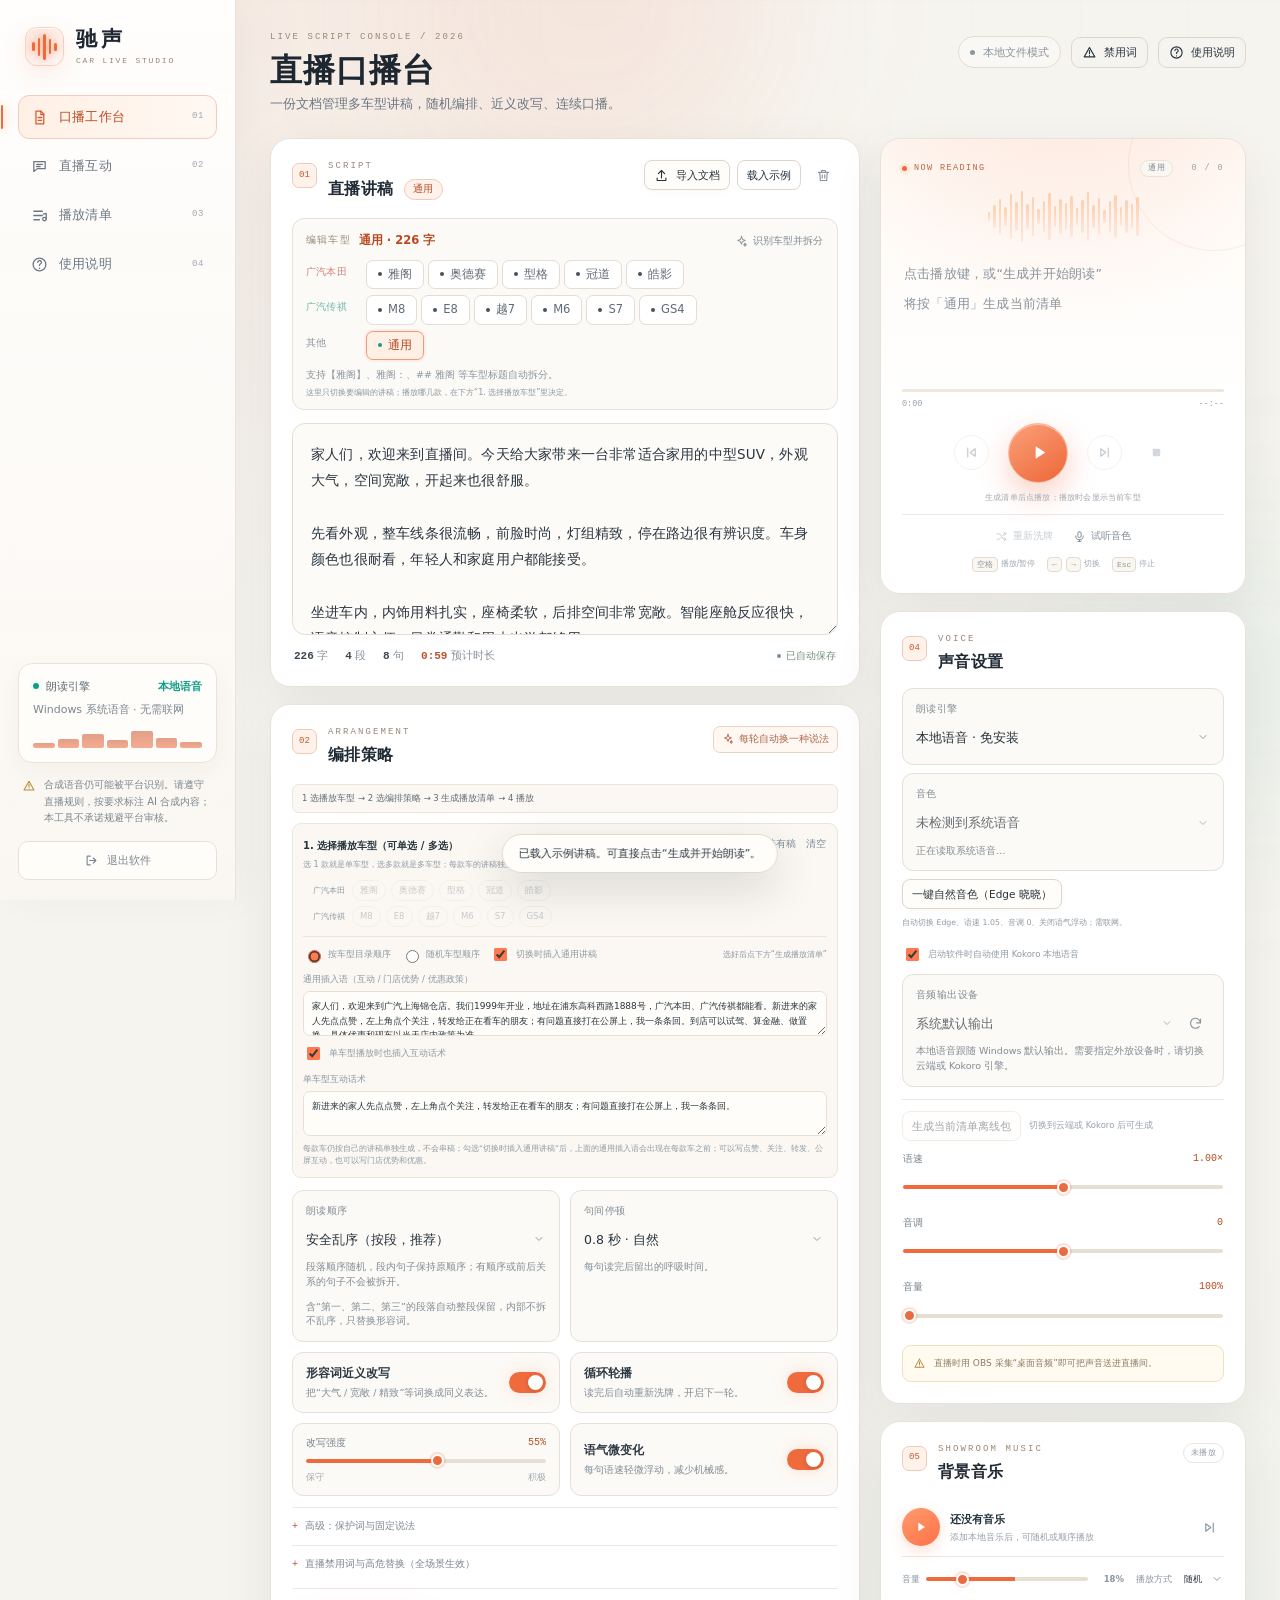
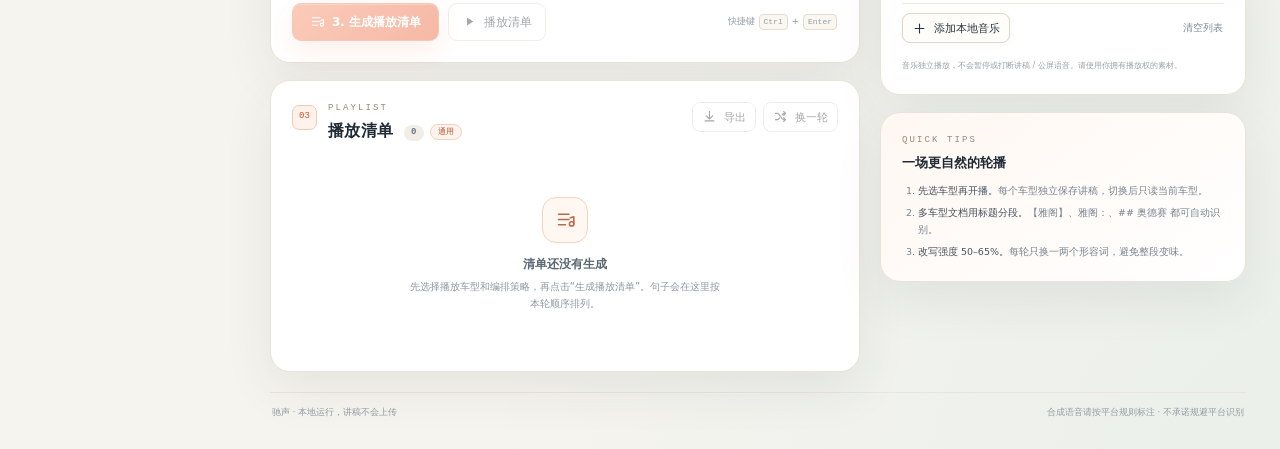
==== static/index.html @ deb8c2dd "feat: unify playlist flow and safe arrangement" ====
<!DOCTYPE html>
<html lang="zh-CN">
<head>
  <meta charset="utf-8">
  <meta name="viewport" content="width=device-width, initial-scale=1">
  <meta name="theme-color" content="#f6f4ef">
  <title>驰声 · 汽车直播口播助手</title>
  <link rel="icon" href="data:image/svg+xml,%3Csvg xmlns='http://www.w3.org/2000/svg' viewBox='0 0 64 64'%3E%3Crect width='64' height='64' rx='16' fill='%23fff7f1'/%3E%3Cpath d='M18 38V26M26 44V20M34 40V24M42 46V18M50 34V30' stroke='%23f26a3d' stroke-width='5' stroke-linecap='round'/%3E%3C/svg%3E">
  <link rel="stylesheet" href="styles.css">
  <link rel="stylesheet" href="light.css">
  <link rel="stylesheet" href="chat.css">
</head>
<body class="light">
  <svg class="svg-sprite" aria-hidden="true">
    <symbol id="icon-play" viewBox="0 0 24 24"><path d="M8 5.5v13l10-6.5-10-6.5Z" fill="currentColor" stroke="none"/></symbol>
    <symbol id="icon-pause" viewBox="0 0 24 24"><rect x="7" y="5" width="3.5" height="14" rx="1.2" fill="currentColor" stroke="none"/><rect x="13.5" y="5" width="3.5" height="14" rx="1.2" fill="currentColor" stroke="none"/></symbol>
    <symbol id="icon-prev" viewBox="0 0 24 24"><path d="M6 5v14M18 6l-8 6 8 6V6Z"/></symbol>
    <symbol id="icon-next" viewBox="0 0 24 24"><path d="M18 5v14M6 6l8 6-8 6V6Z"/></symbol>
    <symbol id="icon-stop" viewBox="0 0 24 24"><rect x="6" y="6" width="12" height="12" rx="2" fill="currentColor" stroke="none"/></symbol>
    <symbol id="icon-upload" viewBox="0 0 24 24"><path d="M12 16V4m0 0L7 9m5-5 5 5M5 16v3a1 1 0 0 0 1 1h12a1 1 0 0 0 1-1v-3"/></symbol>
    <symbol id="icon-download" viewBox="0 0 24 24"><path d="M12 4v12m0 0 5-5m-5 5-5-5M5 19h14"/></symbol>
    <symbol id="icon-shuffle" viewBox="0 0 24 24"><path d="M4 7h3c4 0 6 10 10 10h3m0 0-3-3m3 3-3 3M4 17h3c1.4 0 2.6-1.2 3.7-2.7M14.3 9.7C15.4 8.2 16.6 7 18 7h2m0 0-3-3m3 3-3 3"/></symbol>
    <symbol id="icon-trash" viewBox="0 0 24 24"><path d="M4 7h16M9 7V4h6v3m-9 0 1 13h10l1-13M10 11v5m4-5v5"/></symbol>
    <symbol id="icon-help" viewBox="0 0 24 24"><circle cx="12" cy="12" r="9"/><path d="M9.5 9a2.6 2.6 0 1 1 3.8 2.3c-.8.4-1.3 1-1.3 1.9v.3M12 17.3v.2"/></symbol>
    <symbol id="icon-exit" viewBox="0 0 24 24"><path d="M10 5H6a1 1 0 0 0-1 1v12a1 1 0 0 0 1 1h4M15 8l4 4-4 4m4-4H9"/></symbol>
    <symbol id="icon-spark" viewBox="0 0 24 24"><path d="M12 3l1.8 5.2L19 10l-5.2 1.8L12 17l-1.8-5.2L5 10l5.2-1.8L12 3Z"/><path d="M18.5 15.5l.7 2 2 .7-2 .7-.7 2-.7-2-2-.7 2-.7.7-2Z"/></symbol>
    <symbol id="icon-queue" viewBox="0 0 24 24"><path d="M4 6h12M4 12h12M4 18h8"/><circle cx="19" cy="17" r="2.5"/><path d="M21.5 17V9l-4 1"/></symbol>
    <symbol id="icon-mic" viewBox="0 0 24 24"><rect x="9" y="3" width="6" height="11" rx="3"/><path d="M5 11a7 7 0 0 0 14 0M12 18v3m-3 0h6"/></symbol>
    <symbol id="icon-close" viewBox="0 0 24 24"><path d="M6 6l12 12M18 6 6 18"/></symbol>
    <symbol id="icon-check" viewBox="0 0 24 24"><path d="m5 12.5 4.5 4.5L19 7.5"/></symbol>
    <symbol id="icon-warning" viewBox="0 0 24 24"><path d="M12 4 3.5 19h17L12 4Z"/><path d="M12 9v5m0 3v.2"/></symbol>
    <symbol id="icon-doc" viewBox="0 0 24 24"><path d="M7 3h7l4 4v14H7V3Z"/><path d="M14 3v5h4M10 12h5m-5 4h5"/></symbol>
    <symbol id="icon-settings" viewBox="0 0 24 24"><circle cx="12" cy="12" r="3"/><path d="M19 12a7 7 0 0 0-.1-1.2l2-1.5-2-3.4-2.4 1a7 7 0 0 0-2-1.2L14.2 3h-4.4l-.3 2.7a7 7 0 0 0-2 1.2l-2.4-1-2 3.4 2 1.5A7 7 0 0 0 5 12c0 .4 0 .8.1 1.2l-2 1.5 2 3.4 2.4-1a7 7 0 0 0 2 1.2l.3 2.7h4.4l.3-2.7a7 7 0 0 0 2-1.2l2.4 1 2-3.4-2-1.5c.1-.4.1-.8.1-1.2Z"/></symbol>
    <symbol id="icon-chat" viewBox="0 0 24 24"><path d="M4 5h16v10H9l-5 4V5Z"/><path d="M8 9h8m-8 3h5"/></symbol>
    <symbol id="icon-music" viewBox="0 0 24 24"><path d="M9 18V6l10-2v11"/><circle cx="6.5" cy="18" r="2.5"/><circle cx="16.5" cy="15" r="2.5"/></symbol>
    <symbol id="icon-bot" viewBox="0 0 24 24"><rect x="4" y="7" width="16" height="12" rx="3"/><path d="M12 3v4M8 12h.2M16 12h.2M9 16h6"/></symbol>
    <symbol id="icon-send" viewBox="0 0 24 24"><path d="m4 11 16-7-6 16-3-7-7-2Z"/><path d="m11 13 4-4"/></symbol>
    <symbol id="icon-plus" viewBox="0 0 24 24"><path d="M12 5v14M5 12h14"/></symbol>
    <symbol id="icon-refresh" viewBox="0 0 24 24"><path d="M20 11a8 8 0 1 0-2 6M20 5v6h-6"/></symbol>
    <symbol id="icon-copy" viewBox="0 0 24 24"><rect x="8" y="8" width="11" height="12" rx="2"/><path d="M16 8V6a2 2 0 0 0-2-2H6a2 2 0 0 0-2 2v10a2 2 0 0 0 2 2h2"/></symbol>
  </svg>

  <div class="ambient ambient-one"></div>
  <div class="ambient ambient-two"></div>

  <div class="app">
    <aside class="sidebar">
      <div class="brand">
        <div class="brand-mark" aria-hidden="true">
          <span></span><span></span><span></span><span></span><span></span>
        </div>
        <div class="brand-text">
          <strong>驰声</strong>
          <small>CAR LIVE STUDIO</small>
        </div>
      </div>

      <nav class="side-nav" aria-label="主导航">
        <button class="nav-item active" id="navScript" type="button" data-view="script">
          <svg><use href="#icon-doc"></use></svg>
          <span>口播工作台</span>
          <i>01</i>
        </button>
        <button class="nav-item" id="navChat" type="button" data-view="chat">
          <svg><use href="#icon-chat"></use></svg>
          <span>直播互动</span>
          <i>02</i>
        </button>
        <button class="nav-item" id="navQueue" type="button" data-view="script" data-scroll-target="queueCard">
          <svg><use href="#icon-queue"></use></svg>
          <span>播放清单</span>
          <i>03</i>
        </button>
        <button class="nav-item" id="helpBtn" type="button">
          <svg><use href="#icon-help"></use></svg>
          <span>使用说明</span>
          <i>04</i>
        </button>
      </nav>

      <div class="side-spacer"></div>

      <div class="engine-mini" id="engineMini">
        <div class="engine-mini-top">
          <span class="signal-dot"></span>
          <span>朗读引擎</span>
          <b id="engineMiniState">本地语音</b>
        </div>
        <p id="engineMiniText">系统语音 · 无需联网</p>
        <div class="engine-bars" aria-hidden="true">
          <i></i><i></i><i></i><i></i><i></i><i></i><i></i>
        </div>
      </div>

      <div class="compliance-mini">
        <svg><use href="#icon-warning"></use></svg>
        <p>合成语音仍可能被平台识别。请遵守直播规则，按要求标注 AI 合成内容；本工具不承诺规避平台审核。</p>
      </div>

      <button class="exit-btn" id="exitBtn" type="button">
        <svg><use href="#icon-exit"></use></svg>
        退出软件
      </button>
    </aside>

    <main>
      <header class="topbar">
        <div class="title-block">
          <span class="eyebrow" id="topEyebrow">LIVE SCRIPT CONSOLE / 2026</span>
          <h1 id="topTitle">直播口播台</h1>
          <p id="topSubtitle">一份文档管理多车型讲稿，随机编排、近义改写、连续口播。</p>
        </div>
        <div class="top-actions">
          <span class="status-pill" id="serverPill"><i></i><span>本机运行</span></span>
          <button class="btn ghost compact" id="blockedBtn" type="button" title="打开全局禁用词">
            <svg><use href="#icon-warning"></use></svg>
            禁用词 <span class="blocked-count" id="blockedBtnCount" hidden></span>
          </button>
          <button class="btn ghost compact" id="topHelpBtn" type="button">
            <svg><use href="#icon-help"></use></svg>
            使用说明
          </button>
        </div>
      </header>

      <div id="scriptView" class="view-panel">
      <div class="layout">
        <div class="col-main">
          <section class="card script-card" id="scriptCard">
            <div class="card-head">
              <div class="head-title">
                <span class="section-no">01</span>
                <div>
                  <span class="kicker">SCRIPT</span>
                  <h2>直播讲稿 <span class="active-model-badge" id="activeModelBadge">通用</span></h2>
                </div>
              </div>
              <div class="btn-row">
                <button class="btn small" id="importBtn" type="button">
                  <svg><use href="#icon-upload"></use></svg>
                  导入文档
                </button>
                <input type="file" id="fileInput" accept=".txt,.md,.markdown,.docx" hidden>
                <button class="btn small ghost" id="sampleBtn" type="button">载入示例</button>
                <button class="icon-btn" id="clearBtn" type="button" title="清空当前车型讲稿" aria-label="清空当前车型讲稿">
                  <svg><use href="#icon-trash"></use></svg>
                </button>
              </div>
            </div>

            <div class="model-picker" id="modelPicker">
              <div class="model-picker-head">
                <span class="model-picker-label">编辑车型</span>
                <span class="model-current" id="modelCurrent">通用</span>
                <button class="text-btn model-split-btn" id="splitModelsBtn" type="button" disabled>
                  <svg><use href="#icon-spark"></use></svg>
                  识别车型并拆分
                </button>
              </div>
              <div class="model-groups" id="modelGroups"></div>
              <div class="model-hint">
                <span id="modelHint">支持【雅阁】、雅阁：、## 雅阁 等车型标题</span>
                <button class="text-btn" id="useCommonBtn" type="button" hidden>使用通用稿</button>
              </div>
              <div class="model-play-hint">这里只切换要编辑的讲稿；播放哪几款，在下方“1. 选择播放车型”里决定。</div>
            </div>

            <div class="editor-wrap" id="editorWrap">
              <textarea id="scriptInput" spellcheck="false" aria-label="直播讲稿"
                placeholder="把直播讲稿粘贴到这里。&#10;&#10;建议用空行分段。支持 .txt / .md / .docx 导入，也可以直接把文件拖进来。"></textarea>
              <div class="drop-overlay" id="dropOverlay">
                <svg><use href="#icon-upload"></use></svg>
                <strong>松手导入讲稿</strong>
                <span>支持 TXT / Markdown / Word</span>
              </div>
            </div>

            <div class="stats-row">
              <span><b id="charCount">0</b> 字</span>
              <span><b id="paraCount">0</b> 段</span>
              <span><b id="sentCount">0</b> 句</span>
              <span class="stat-duration"><b id="durationStat">0:00</b> 预计时长</span>
              <span class="autosave" id="saveState"><i></i><span id="saveText">已自动保存</span></span>
            </div>
          </section>

          <section class="card strategy-card">
            <div class="card-head">
              <div class="head-title">
                <span class="section-no">02</span>
                <div>
                  <span class="kicker">ARRANGEMENT</span>
                  <h2>编排策略</h2>
                </div>
              </div>
              <span class="soft-badge"><svg><use href="#icon-spark"></use></svg>每轮自动换一种说法</span>
            </div>

            <div class="flow-hint">1 选播放车型 → 2 选编排策略 → 3 生成播放清单 → 4 播放</div>

            <div class="multi-panel" id="multiPanel">
              <div class="multi-head">
                <div>
                  <b>1. 选择播放车型（可单选 / 多选）</b>
                  <small>选 1 款就是单车型，选多款就是多车型；每款车的讲稿独立生成，不串稿。</small>
                </div>
                <div class="multi-head-actions">
                  <button class="text-btn" id="multiAllBtn" type="button">全选有稿</button>
                  <button class="text-btn" id="multiClearBtn" type="button">清空</button>
                </div>
              </div>
              <div class="multi-models" id="multiModels"></div>
              <div class="multi-options">
                <label class="multi-radio"><input type="radio" name="multiOrder" value="preset" checked> 按车型目录顺序</label>
                <label class="multi-radio"><input type="radio" name="multiOrder" value="shuffle"> 随机车型顺序</label>
                <label class="inline-check"><input type="checkbox" id="multiIntroToggle" checked> 切换时插入通用讲稿</label>
                <span class="multi-step-note">选好后点下方“生成播放清单”</span>
              </div>
              <label class="multi-general">
                <span>通用插入语（互动 / 门店优势 / 优惠政策）</span>
                <textarea id="multiGeneralText" rows="2"></textarea>
              </label>
              <label class="inline-check single-intro-toggle">
                <input type="checkbox" id="singleIntroToggle">
                <span>单车型播放时也插入互动话术</span>
              </label>
              <label class="multi-general single-intro-field">
                <span>单车型互动话术</span>
                <textarea id="singleIntroText" rows="2"></textarea>
              </label>
              <p class="multi-tip">每款车仍按自己的讲稿单独生成，不会串稿；勾选“切换时插入通用讲稿”后，上面的通用插入语会出现在每款车之前；可以写点赞、关注、转发、公屏互动，也可以写门店优势和优惠。</p>
            </div>

            <div class="strategy-grid">
              <label class="field">
                <span>朗读顺序</span>
                <select id="modeSelect"></select>
                <small id="modeHint">段落随机，段内保留首句后随机。</small>
                <small class="mode-lock-hint">含“第一、第二、第三”的段落自动整段保留，内部不拆不乱序，只替换形容词。</small>
              </label>

              <label class="field">
                <span>句间停顿</span>
                <select id="gapSelect">
                  <option value="0">不留停顿</option>
                  <option value="0.4">0.4 秒 · 紧凑</option>
                  <option value="0.8" selected>0.8 秒 · 自然</option>
                  <option value="1.3">1.3 秒 · 舒缓</option>
                  <option value="2">2.0 秒 · 留白</option>
                </select>
                <small>每句读完后留出的呼吸时间。</small>
              </label>

              <div class="toggle-card">
                <div class="toggle-copy">
                  <b>形容词近义改写</b>
                  <small>把“大气 / 宽敞 / 精致”等词换成同义表达。</small>
                </div>
                <label class="switch">
                  <input type="checkbox" id="rewriteToggle" checked>
                  <span></span>
                </label>
              </div>

              <div class="toggle-card">
                <div class="toggle-copy">
                  <b>循环轮播</b>
                  <small>读完后自动重新洗牌，开启下一轮。</small>
                </div>
                <label class="switch">
                  <input type="checkbox" id="loopToggle" checked>
                  <span></span>
                </label>
              </div>

              <div class="strength-field" id="strengthField">
                <div class="strength-head">
                  <span>改写强度</span>
                  <b id="strengthVal">55%</b>
                </div>
                <input type="range" id="strengthRange" min="0" max="100" step="5" value="55" aria-label="改写强度">
                <div class="range-scale"><span>保守</span><span>积极</span></div>
              </div>

              <div class="toggle-card">
                <div class="toggle-copy">
                  <b>语气微变化</b>
                  <small>每句语速轻微浮动，减少机械感。</small>
                </div>
                <label class="switch">
                  <input type="checkbox" id="jitterToggle" checked>
                  <span></span>
                </label>
              </div>
            </div>

            <details class="advanced">
              <summary>高级：保护词与固定说法</summary>
              <div class="advanced-body">
                <label class="field">
                  <span>保护词（用逗号分隔，不会被改写）</span>
                  <input type="text" id="protectedInput" placeholder="例如：智驾, 四驱, 增程, 首付, 落地价">
                </label>
                <p>车名、品牌名、配置名、价格与电话号码会自动跳过；这里可以补充你不想被替换的词。</p>
              </div>
            </details>

            <details class="advanced" id="blockedPanel">
              <summary>直播禁用词与高危替换（全场景生效）</summary>
              <div class="advanced-body">
                <div class="blocked-section">
                  <div class="blocked-section-head">
                    <div>
                      <b>绝对禁用</b>
                      <small>匹配后直接删除，不朗读；每行一个，也支持逗号 / 顿号分隔。</small>
                    </div>
                    <button class="text-btn blocked-head-btn" id="blockedExportWordsBtn" type="button">导出禁用词</button>
                  </div>
                  <textarea id="blockedWordsInput" rows="3" placeholder="例如：最低价&#10;百分百&#10;私下交易"></textarea>
                </div>

                <div class="blocked-section">
                  <div class="blocked-section-head">
                    <div>
                      <b>高危替换</b>
                      <small>高危词保留语义，用替换词读出来。例如“绝对”→“非常”。</small>
                    </div>
                    <div class="blocked-head-actions">
                      <button class="text-btn blocked-head-btn" id="blockedExportReplacementsBtn" type="button">导出表格</button>
                      <button class="text-btn blocked-head-btn" id="blockedImportReplacementsBtn" type="button">导入表格</button>
                      <input type="file" id="blockedReplacementsFileInput" accept=".csv,.txt,.md,text/csv,text/plain" hidden>
                    </div>
                  </div>
                  <div class="blocked-replacement-add">
                    <input type="text" id="blockedFromInput" placeholder="高危词，如：绝对">
                    <span>→</span>
                    <input type="text" id="blockedToInput" placeholder="替换为，如：非常">
                    <button class="btn small" id="blockedAddBtn" type="button">添加</button>
                  </div>
                  <div class="blocked-replacement-list" id="blockedReplacementList"></div>
                </div>

                <div class="blocked-actions">
                  <button class="btn small" id="blockedSaveBtn" type="button">保存全部</button>
                  <button class="text-btn" id="blockedUploadBtn" type="button">上传 TXT / CSV</button>
                  <input type="file" id="blockedFileInput" accept=".txt,.csv,.md,text/plain" hidden>
                  <span id="blockedState" title="修改后自动保存到 data/blocklist.json">绝对 0 · 替换 0 · 自动保存</span>
                </div>
                <p class="blocked-help">上传格式：绝对词一行一个；替换规则写成 <b>高危词=替换词</b> 或 <b>高危词→替换词</b>。修改后自动保存；同时写入浏览器缓存和软件目录。绝对禁用、公屏回复、访客姓名、私信和所有语音引擎共用这份规则。</p>
              </div>
            </details>

            <div class="strategy-actions">
              <button class="btn primary" id="buildPlaylistBtn" type="button">
                <svg><use href="#icon-queue"></use></svg>
                3. 生成播放清单
              </button>
              <button class="btn ghost" id="playPlaylistBtn" type="button" disabled>
                <svg><use href="#icon-play"></use></svg>
                <span id="playPlaylistLabel">4. 播放清单</span>
              </button>
              <span class="action-note">快捷键 <kbd>Ctrl</kbd> + <kbd>Enter</kbd></span>
            </div>
          </section>

          <section class="card queue-card" id="queueCard">
            <div class="card-head">
              <div class="head-title">
                <span class="section-no">03</span>
                <div>
                  <span class="kicker">PLAYLIST</span>
                  <h2>播放清单 <em id="queueCount">0</em> <span class="queue-model" id="queueModel">通用</span></h2>
                </div>
              </div>
              <div class="btn-row">
                <span class="stale-badge" id="staleBadge" hidden>讲稿已修改</span>
                <button class="btn small ghost" id="downloadBtn" type="button" disabled>
                  <svg><use href="#icon-download"></use></svg>
                  导出
                </button>
                <button class="btn small ghost" id="queueShuffleBtn" type="button" disabled>
                  <svg><use href="#icon-shuffle"></use></svg>
                  换一轮
                </button>
              </div>
            </div>

            <div class="queue-list" id="queueList" role="list"></div>
            <div class="queue-empty" id="queueEmpty">
              <div class="empty-glyph"><svg><use href="#icon-queue"></use></svg></div>
              <strong>清单还没有生成</strong>
              <p>先选择播放车型和编排策略，再点击“生成播放清单”。句子会在这里按本轮顺序排列。</p>
            </div>
          </section>
        </div>

        <aside class="col-side">
          <section class="card player-card" id="playerCard">
            <div class="now-head">
              <span class="live-label"><i></i> NOW READING</span>
              <span class="priority-badge" id="priorityBadge" hidden>公屏回复中</span>
              <span class="player-model" id="playerModel">通用</span>
              <span id="queuePos">0 / 0</span>
            </div>

            <div class="wave" id="wave" aria-hidden="true">
              <i style="--h:18%;--d:.0s"></i><i style="--h:42%;--d:.12s"></i><i style="--h:66%;--d:.24s"></i>
              <i style="--h:34%;--d:.06s"></i><i style="--h:82%;--d:.18s"></i><i style="--h:54%;--d:.3s"></i>
              <i style="--h:94%;--d:.1s"></i><i style="--h:46%;--d:.22s"></i><i style="--h:72%;--d:.34s"></i>
              <i style="--h:28%;--d:.04s"></i><i style="--h:58%;--d:.16s"></i><i style="--h:88%;--d:.28s"></i>
              <i style="--h:38%;--d:.08s"></i><i style="--h:64%;--d:.2s"></i><i style="--h:50%;--d:.32s"></i>
              <i style="--h:76%;--d:.14s"></i><i style="--h:32%;--d:.26s"></i><i style="--h:60%;--d:.38s"></i>
              <i style="--h:90%;--d:.02s"></i><i style="--h:44%;--d:.15s"></i><i style="--h:70%;--d:.27s"></i>
              <i style="--h:24%;--d:.09s"></i><i style="--h:56%;--d:.21s"></i><i style="--h:80%;--d:.33s"></i>
              <i style="--h:36%;--d:.05s"></i><i style="--h:62%;--d:.17s"></i><i style="--h:48%;--d:.29s"></i>
              <i style="--h:74%;--d:.11s"></i>
            </div>

            <div class="now-text" id="nowText" aria-live="polite">
              <span class="now-placeholder">点击“生成播放清单”后<br>当前句子会显示在这里</span>
            </div>

            <div class="progress-track"><div class="progress-fill" id="progressBar"></div></div>
            <div class="time-row"><span id="elapsed">0:00</span><span id="remaining">--:--</span></div>

            <div class="transport">
              <button class="transport-btn" id="prevBtn" type="button" title="上一句 (←)" aria-label="上一句">
                <svg><use href="#icon-prev"></use></svg>
              </button>
              <button class="play-btn" id="playBtn" type="button" title="播放 / 暂停当前车型 (空格)" aria-label="播放">
                <svg><use id="playUse" href="#icon-play"></use></svg>
              </button>
              <button class="transport-btn" id="nextBtn" type="button" title="下一句 (→)" aria-label="下一句">
                <svg><use href="#icon-next"></use></svg>
              </button>
              <button class="transport-btn stop" id="stopBtn" type="button" title="停止 (Esc)" aria-label="停止">
                <svg><use href="#icon-stop"></use></svg>
              </button>
            </div>

            <div class="play-caption">生成清单后点播放；播放时会显示当前车型</div>

            <div class="player-actions">
              <button class="text-btn" id="queueShuffleBtn2" type="button">
                <svg><use href="#icon-shuffle"></use></svg>
                重新洗牌
              </button>
              <button class="text-btn" id="testBtn" type="button">
                <svg><use href="#icon-mic"></use></svg>
                <span id="testLabel">试听音色</span>
              </button>
            </div>

            <div class="shortcut-hint">
              <span><kbd>空格</kbd> 播放/暂停</span><span><kbd>←</kbd><kbd>→</kbd> 切换</span><span><kbd>Esc</kbd> 停止</span>
            </div>
          </section>

          <section class="card voice-card">
            <div class="card-head compact">
              <div class="head-title">
                <span class="section-no">04</span>
                <div>
                  <span class="kicker">VOICE</span>
                  <h2>声音设置</h2>
                </div>
              </div>
            </div>

            <label class="field">
              <span>朗读引擎</span>
              <select id="engineSelect">
                <option value="local">本地语音 · 免安装</option>
                <option value="edge">Edge 自然语音 · 需联网</option>
                <option value="azure">Azure 神经语音 · 需 Key（联网）</option>
                <option value="volcengine">火山引擎 / 豆包 · 需 AppID/Token</option>
                <option value="cosyvoice">阿里 CosyVoice · 需 API Key</option>
                <option value="kokoro">Kokoro 本地语音 · CPU（需本地服务）</option>
              </select>
            </label>

            <div class="cloud-config" id="azureConfig" hidden>
              <label class="field">
                <span>Azure Speech Key</span>
                <input type="password" id="azureKeyInput" autocomplete="off" placeholder="粘贴 Azure 语音资源的 Key">
              </label>
              <div class="cloud-config-row">
                <label class="field">
                  <span>区域</span>
                  <input type="text" id="azureRegionInput" placeholder="例如 eastasia">
                </label>
                <label class="field">
                  <span>说话风格</span>
                  <select id="azureStyleSelect">
                    <option value="">通用</option>
                    <option value="newscast">新闻播报</option>
                    <option value="cheerful">欢快</option>
                    <option value="gentle">温柔</option>
                    <option value="customerservice">客服</option>
                    <option value="assistant">助手</option>
                    <option value="calm">平静</option>
                  </select>
                </label>
              </div>
              <small>Key 只保存在本机 data/state.json，合成时发送给微软 Azure；不会写入日志。换区域后音色列表可能不同。</small>
            </div>

            <div class="cloud-config" id="volcConfig" hidden>
              <div class="cloud-config-row">
                <label class="field">
                  <span>火山引擎 AppID</span>
                  <input type="text" id="volcAppIdInput" autocomplete="off" placeholder="语音应用 AppID">
                </label>
                <label class="field">
                  <span>Cluster</span>
                  <input type="text" id="volcClusterInput" placeholder="volcano_tts">
                </label>
              </div>
              <label class="field">
                <span>Access Token</span>
                <input type="password" id="volcTokenInput" autocomplete="off" placeholder="语音应用 Access Token">
              </label>
              <label class="field">
                <span>自定义 voice_type（可选）</span>
                <input type="text" id="volcVoiceInput" placeholder="留空使用下方音色列表">
              </label>
              <small>豆包语音控制台获取 AppID、Access Token；Cluster 通常为 volcano_tts。Key 只保存在本机。</small>
            </div>

            <div class="cloud-config" id="cosyConfig" hidden>
              <label class="field">
                <span>阿里云百炼 API Key</span>
                <input type="password" id="cosyKeyInput" autocomplete="off" placeholder="sk-...">
              </label>
              <div class="cloud-config-row">
                <label class="field">
                  <span>业务空间 ID</span>
                  <input type="text" id="cosyWorkspaceInput" placeholder="Workspace ID，可留空走旧域名">
                </label>
                <label class="field">
                  <span>地域</span>
                  <select id="cosyRegionSelect">
                    <option value="cn-beijing">华北2（北京）</option>
                    <option value="ap-southeast-1">新加坡</option>
                  </select>
                </label>
              </div>
              <div class="cloud-config-row">
                <label class="field">
                  <span>模型</span>
                  <select id="cosyModelSelect">
                    <option value="cosyvoice-v3-flash">cosyvoice-v3-flash</option>
                    <option value="cosyvoice-v3-plus">cosyvoice-v3-plus</option>
                    <option value="cosyvoice-v2">cosyvoice-v2</option>
                  </select>
                </label>
                <label class="field">
                  <span>音色 ID</span>
                  <input type="text" id="cosyVoiceInput" placeholder="longanyang / longxiaochun_v2">
                </label>
              </div>
              <small>CosyVoice Key 只保存在本机；填写业务空间 ID 后走专属域名，留空则尝试公共域名。音色需与模型匹配。</small>
            </div>

            <label class="field">
              <span>音色</span>
              <select id="voiceSelect"></select>
              <small id="voiceHint">使用 Windows 本地语音，离线可用。</small>
            </label>

            <div class="natural-voice-row">
              <button class="btn small" id="naturalVoiceBtn" type="button">一键自然音色（Edge 晓晓）</button>
              <small>自动切换 Edge、语速 1.05、音调 0、关闭语气浮动；需联网。</small>
            </div>

            <label class="inline-check kokoro-auto">
              <input type="checkbox" id="autoKokoroToggle" checked>
              <span>启动软件时自动使用 Kokoro 本地语音</span>
            </label>

            <label class="field">
              <span>音频输出设备</span>
              <div class="inline-row">
                <select id="outputSelect">
                  <option value="">系统默认输出</option>
                </select>
                <button class="icon-btn" id="refreshOutputBtn" type="button" title="刷新输出设备" aria-label="刷新输出设备">
                  <svg><use href="#icon-refresh"></use></svg>
                </button>
              </div>
              <small id="outputHint">Edge 自然语音可指定输出设备；本地语音跟随 Windows 默认输出。</small>
            </label>

            <div class="voice-pack-row">
              <button class="btn small" id="packBtn" type="button">生成当前清单离线包</button>
              <span id="packState">先生成播放清单，再缓存为本地音频</span>
            </div>

            <div class="slider-field">
              <div class="slider-head"><span>语速</span><b id="rateVal">1.00×</b></div>
              <input type="range" id="rateRange" min="0.7" max="1.3" step="0.05" value="1">
            </div>
            <div class="slider-field">
              <div class="slider-head"><span>音调</span><b id="pitchVal">0</b></div>
              <input type="range" id="pitchRange" min="-30" max="30" step="5" value="0">
            </div>
            <div class="slider-field">
              <div class="slider-head"><span>音量</span><b id="volumeVal">100%</b></div>
              <input type="range" id="volumeRange" min="0" max="100" step="5" value="100">
            </div>

            <div class="voice-tip">
              <svg><use href="#icon-warning"></use></svg>
              <p id="voiceTipText">直播时用 OBS 采集“桌面音频”即可把声音送进直播间。</p>
            </div>
          </section>


          <section class="card music-card" id="musicCard">
            <div class="card-head compact">
              <div class="head-title">
                <span class="section-no">05</span>
                <div>
                  <span class="kicker">SHOWROOM MUSIC</span>
                  <h2>背景音乐</h2>
                </div>
              </div>
              <span class="music-status" id="musicState">未播放</span>
            </div>

            <div class="music-now">
              <button class="music-main-btn" id="musicPlayBtn" type="button" title="播放背景音乐" aria-label="播放背景音乐">
                <svg><use href="#icon-play"></use></svg>
              </button>
              <div class="music-now-copy">
                <b id="musicTitle">还没有音乐</b>
                <small id="musicMeta">添加本地音乐后，可随机或顺序播放</small>
              </div>
              <button class="icon-btn" id="musicNextBtn" type="button" title="下一首" aria-label="下一首">
                <svg><use href="#icon-next"></use></svg>
              </button>
            </div>

            <div class="music-toolbar">
              <label class="music-volume">
                <span>音量</span>
                <input type="range" id="musicVolume" min="0" max="100" step="5" value="18">
                <b id="musicVolumeVal">18%</b>
              </label>
              <label class="music-mode">
                <span>播放方式</span>
                <select id="musicMode">
                  <option value="random">随机</option>
                  <option value="sequential">顺序</option>
                </select>
              </label>
            </div>

            <div class="music-actions">
              <button class="btn small" id="musicAddBtn" type="button">
                <svg><use href="#icon-plus"></use></svg>
                添加本地音乐
              </button>
              <button class="text-btn" id="musicClearBtn" type="button">清空列表</button>
              <input type="file" id="musicFileInput" accept="audio/*,.mp3,.m4a,.aac,.wav,.ogg,.flac,.webm" multiple hidden>
            </div>

            <div class="music-list" id="musicList"></div>
            <p class="music-tip">音乐独立播放，不会暂停或打断讲稿 / 公屏语音。请使用你拥有播放权的素材。</p>
          </section>
          <section class="card tips-card">
            <span class="kicker">QUICK TIPS</span>
            <h2>一场更自然的轮播</h2>
            <ol>
              <li><b>先选车型再开播。</b>每个车型独立保存讲稿，切换后只读当前车型。</li>
              <li><b>多车型文档用标题分段。</b>【雅阁】、雅阁：、## 奥德赛 都可自动识别。</li>
              <li><b>改写强度 50–65%。</b>每轮只换一两个形容词，避免整段变味。</li>
            </ol>
          </section>
        </aside>
      </div>
      </div>

      <section class="chat-view" id="chatView" hidden>
        <div class="chat-hero">
          <div class="chat-hero-copy">
            <span class="kicker">DOUYIN LIVE ASSIST</span>
            <h2>抖音公屏助手</h2>
            <p>连接抖音直播间，读取公屏问题，按规则欢迎和回复；有新消息时先暂停讲稿，用语音播报回复，再继续讲稿。</p>
            <div class="chat-meta">
              <span class="chat-conn offline" id="chatConn"><i></i><span>扩展未连接</span></span>
              <span class="chat-model-pill">当前车型 <b id="chatModel">通用</b></span>
              <span class="chat-room-pill" id="chatRoom" hidden>房间 --</span>
            </div>
          </div>
          <div class="chat-hero-actions">
            <button class="btn primary" id="openDouyinBtn" type="button">
              <svg><use href="#icon-send"></use></svg>
              打开抖音直播间
            </button>
            <button class="btn light" id="extHelpBtn" type="button">
              <svg><use href="#icon-help"></use></svg>
              安装 / 连接扩展
            </button>
          </div>
        </div>

        <div class="chat-layout">
          <div class="chat-left">
            <section class="card chat-feed-card">
              <div class="card-head">
                <div class="head-title">
                  <span class="section-no">01</span>
                  <div>
                    <span class="kicker">LIVE CHAT</span>
                    <h2>实时公屏</h2>
                  </div>
                </div>
                <div class="btn-row">
                  <span class="chat-count" id="chatCount">0 条</span>
                  <button class="btn small ghost" id="chatClearBtn" type="button">清空</button>
                </div>
              </div>
              <div class="chat-feed" id="chatFeed">
                <div class="chat-empty">
                  <div class="chat-empty-icon"><svg><use href="#icon-chat"></use></svg></div>
                  <strong>等待公屏消息</strong>
                  <p>先安装浏览器扩展，打开自己的抖音直播间。扩展连接后，观众问题和进入提醒会显示在这里。</p>
                </div>
              </div>
            </section>

            <section class="card chat-rules-card">
              <div class="card-head">
                <div class="head-title">
                  <span class="section-no">02</span>
                  <div>
                    <span class="kicker">REPLY RULES</span>
                    <h2>关键词回复 <em id="ruleCount">0</em></h2>
                  </div>
                </div>
                <div class="btn-row">
                  <button class="btn small" id="addRuleBtn" type="button">
                    <svg><use href="#icon-plus"></use></svg>
                    新增规则
                  </button>
                </div>
              </div>
              <div class="chat-rules-list" id="rulesList"></div>
            </section>
          </div>

          <aside class="chat-right">
            <section class="card chat-control-card">
              <div class="card-head compact">
                <div class="head-title">
                  <span class="section-no">03</span>
                  <div>
                    <span class="kicker">AUTO REPLY</span>
                    <h2>自动回复</h2>
                  </div>
                </div>
                <span class="chat-mode" id="chatMode">建议模式</span>
              </div>

              <div class="chat-switch-row">
                <div><b>启用回复引擎</b><small>关闭后只记录公屏，不生成回复。</small></div>
                <label class="switch"><input type="checkbox" id="chatEnabledToggle" checked><span></span></label>
              </div>
              <div class="chat-switch-row">
                <div><b>自动发送到抖音</b><small>关闭时只在软件里给建议，需手动复制。</small></div>
                <label class="switch"><input type="checkbox" id="chatAutoSendToggle"><span></span></label>
              </div>
              <div class="chat-switch-row">
                <div><b>欢迎新观众</b><small>检测到“来了 / 进入直播间”时发送欢迎语。</small></div>
                <label class="switch"><input type="checkbox" id="chatWelcomeToggle" checked><span></span></label>
              </div>
              <div class="chat-switch-row">
                <div><b>语音播报回复</b><small>公屏有新消息时暂停讲稿，先读出回复，再继续。</small></div>
                <label class="switch"><input type="checkbox" id="chatVoiceToggle" checked><span></span></label>
              </div>

              <label class="chat-field">
                <span>欢迎语</span>
                <textarea id="welcomeTemplate" rows="3"></textarea>
                <small>可用占位符：<code>{昵称}</code>、<code>{车型}</code>。</small>
              </label>

              <div class="chat-limit-grid">
                <label class="chat-field"><span>最短间隔</span>
                  <select id="minIntervalSec">
                    <option value="5">5 秒</option>
                    <option value="8" selected>8 秒</option>
                    <option value="12">12 秒</option>
                    <option value="20">20 秒</option>
                  </select>
                </label>
                <label class="chat-field"><span>每分钟上限</span>
                  <select id="maxPerMinute">
                    <option value="3">3 条</option>
                    <option value="6" selected>6 条</option>
                    <option value="10">10 条</option>
                  </select>
                </label>
                <label class="chat-field"><span>同用户冷却</span>
                  <select id="userCooldownSec">
                    <option value="0">不限制</option>
                    <option value="30">30 秒</option>
                    <option value="45" selected>45 秒</option>
                    <option value="90">90 秒</option>
                  </select>
                </label>
              </div>

              <button class="btn primary chat-save-btn" id="saveChatBtn" type="button">
                <svg><use href="#icon-check"></use></svg>
                保存互动设置
              </button>
              <p class="chat-warning">
                <svg><use href="#icon-warning"></use></svg>
                自动发送属于平台自动化操作，可能触发风控或违反平台规则。建议先用“建议模式”，确认话术后再开启，并控制频率。
              </p>
            </section>

            <section class="card chat-test-card">
              <div class="card-head compact">
                <div class="head-title">
                  <span class="section-no">04</span>
                  <div><span class="kicker">TEST</span><h2>模拟测试</h2></div>
                </div>
              </div>
              <div class="chat-test-form">
                <div class="chat-test-row">
                  <input id="testNickname" type="text" placeholder="观众昵称，例如：小王">
                  <button class="btn small light" id="testWelcomeBtn" type="button">模拟进入</button>
                </div>
                <div class="chat-test-row">
                  <input id="testText" type="text" placeholder="观众问题，例如：这个车多少钱？">
                  <button class="btn small primary" id="testQuestionBtn" type="button">模拟提问</button>
                </div>
              </div>
              <div class="chat-test-result" id="testResult">测试不会真的发到抖音，只验证规则和欢迎语。</div>
            </section>

            <section class="card chat-extension-card">
              <div class="card-head compact">
                <div class="head-title">
                  <span class="section-no">05</span>
                  <div><span class="kicker">CONNECTION</span><h2>连接抖音</h2></div>
                </div>
              </div>
              <ol class="chat-steps">
                <li>Edge 地址栏打开 <code>edge://extensions</code>，开启“开发者模式”。</li>
                <li>点击“加载解压缩的扩展”，选择软件目录下的 <code>douyin-extension</code> 文件夹。</li>
                <li>打开你自己的抖音直播间，保持页面在前台，扩展会自动连接本软件。</li>
              </ol>
              <button class="text-btn" id="copyExtensionPath" type="button">
                <svg><use href="#icon-copy"></use></svg>
                复制扩展文件夹路径
              </button>
              <p class="chat-extension-state" id="extensionHint">扩展未连接。安装后刷新直播间页面。</p>
            </section>
          </aside>
        </div>
      </section>

      <footer class="page-footer">
        <span>驰声 · 本地运行，讲稿不会上传</span>
        <span>合成语音请按平台规则标注 · 不承诺规避平台识别</span>
      </footer>
    </main>
  </div>

  <dialog class="help-dialog" id="helpDialog">
    <div class="dialog-head">
      <div>
        <span class="kicker">GETTING STARTED</span>
        <h2>三步开始口播</h2>
      </div>
      <button class="icon-btn" id="closeHelpBtn" type="button" aria-label="关闭">
        <svg><use href="#icon-close"></use></svg>
      </button>
    </div>
    <div class="dialog-body">
      <div class="help-step">
        <span>01</span>
        <div><b>放入讲稿</b><p>粘贴文本，或导入 TXT / Markdown / Word。多车型文档用【雅阁】、雅阁：、## 奥德赛 等标题分段，软件会自动拆分到对应车型。</p></div>
      </div>
      <div class="help-step">
        <span>02</span>
        <div><b>选择车型和编排方式</b><p>点击上方车型按钮切换讲稿；推荐“智能轮播”：段落顺序随机，每段保留首句，其余句子随机；形容词会按强度自动换成近义词。含“第一、第二、第三”的段落会自动整段保留，不拆句、不打乱内部顺序。</p></div>
      </div>
      <div class="help-step">
        <span>03</span>
        <div><b>生成并朗读</b><p>先选播放车型 → 选编排策略 → 生成播放清单 → 点播放。播放时可以用空格暂停，左右键切句，Esc 停止。</p></div>
      </div>

      <div class="help-note">
        <b>关于车型讲稿</b>
        <p>广汽本田：雅阁、奥德赛、型格、冠道、皓影；广汽传祺：M8、E8、越7、M6、S7、GS4。车型按钮上的绿点表示该车型已录入讲稿。</p>
      </div>
      <div class="help-note">
        <b>关于直播声音</b>
        <p>软件在本机运行，默认调用 Windows 本地语音，离线也能用。想要更自然的音色，可运行目录里的“安装自然语音.cmd”，安装后把引擎切到“Edge 自然语音”。</p>
      </div>
      <div class="help-note">
        <b>关于直播互动</b>
        <p>左侧“直播互动”页需要先安装软件目录里的 <code>douyin-extension</code> 扩展。默认是建议模式，只生成回复不发送；确认话术后再开启自动发送。</p>
      </div>
      <div class="help-note warn">
        <b>合规提醒</b>
        <p>随机编排和近义替换只能降低内容的机械重复感，不能保证不被平台识别。合成语音直播可能受平台规则限制，请按要求标注 AI 合成内容，并遵守平台与广告相关法规。</p>
      </div>
    </div>
    <div class="dialog-foot">
      <button class="btn primary" id="helpDoneBtn" type="button">知道了</button>
    </div>
  </dialog>

  <dialog class="help-dialog chat-dialog" id="ruleDialog">
    <div class="dialog-head">
      <div>
        <span class="kicker">REPLY RULE</span>
        <h2 id="ruleDialogTitle">新增回复规则</h2>
      </div>
      <button class="icon-btn" id="closeRuleBtn" type="button" aria-label="关闭">
        <svg><use href="#icon-close"></use></svg>
      </button>
    </div>
    <div class="dialog-body">
      <label class="chat-field">
        <span>关键词</span>
        <input id="ruleKeywords" type="text" placeholder="用逗号分隔，例如：价格, 多少钱, 优惠">
        <small>观众消息里命中任意一个关键词就会触发。</small>
      </label>
      <label class="chat-field">
        <span>回复内容</span>
        <textarea id="ruleReply" rows="5" placeholder="例如：具体落地价要看配置，点下方小风车留个电话，我把报价发你～"></textarea>
        <small>可用占位符：<code>{昵称}</code>、<code>{车型}</code>。</small>
      </label>
    </div>
    <div class="dialog-foot">
      <button class="btn ghost" id="cancelRuleBtn" type="button">取消</button>
      <button class="btn primary" id="saveRuleBtn" type="button">保存规则</button>
    </div>
  </dialog>

  <dialog class="help-dialog chat-dialog" id="extDialog">
    <div class="dialog-head">
      <div>
        <span class="kicker">DOUYIN EXTENSION</span>
        <h2>安装 / 连接抖音扩展</h2>
      </div>
      <button class="icon-btn" id="closeExtBtn" type="button" aria-label="关闭">
        <svg><use href="#icon-close"></use></svg>
      </button>
    </div>
    <div class="dialog-body">
      <div class="help-step"><span>01</span><div><b>打开扩展管理</b><p>Edge 地址栏输入 <code>edge://extensions</code>，打开右上角“开发者模式”。</p></div></div>
      <div class="help-step"><span>02</span><div><b>加载扩展文件夹</b><p>点击“加载解压缩的扩展”，选择软件目录下的 <code>douyin-extension</code> 文件夹。</p></div></div>
      <div class="help-step"><span>03</span><div><b>打开自己的直播间</b><p>登录抖音网页版，进入自己的直播间，保持页面在前台。扩展会自动连接本软件，看到“已连接”即可。</p></div></div>
      <div class="help-note">
        <b>扩展文件夹位置</b>
        <p id="extPathText">加载软件目录下的 douyin-extension 文件夹。</p>
        <button class="text-btn" id="copyExtPathBtn2" type="button"><svg><use href="#icon-copy"></use></svg>复制路径</button>
      </div>
      <div class="help-note warn">
        <b>使用提示</b>
        <p>抖音网页结构会更新，若公屏读不到，请到扩展设置里调整聊天节点选择器。自动发送可能触发平台风控，建议先用“建议模式”。</p>
      </div>
    </div>
    <div class="dialog-foot">
      <button class="btn primary" id="extDoneBtn" type="button">知道了</button>
    </div>
  </dialog>

  <div class="toast" id="toast" role="status" aria-live="polite"></div>

  <script src="core.js"></script>
  <script src="app.js"></script>
  <script src="chat.js"></script>
</body>
</html>
---- static/styles.css ----
:root {
  --bg: #080b0f;
  --bg-soft: #0b1016;
  --panel: rgba(17, 23, 31, 0.82);
  --panel-solid: #111820;
  --panel-raise: #151d27;
  --line: rgba(255, 255, 255, 0.075);
  --line-strong: rgba(255, 255, 255, 0.14);
  --text: #edf2f7;
  --muted: #8e9baa;
  --dim: #687583;
  --accent: #ff7a45;
  --accent-soft: #ffb27c;
  --accent-deep: #d95424;
  --teal: #5ce0c5;
  --danger: #ff6b6b;
  --radius: 20px;
  --radius-sm: 13px;
  --shadow: 0 24px 70px rgba(0, 0, 0, 0.32);
  --font: "Microsoft YaHei UI", "Microsoft YaHei", "PingFang SC", "Noto Sans SC", system-ui, sans-serif;
  --mono: "Cascadia Code", "SFMono-Regular", Consolas, "Liberation Mono", monospace;
}

* {
  box-sizing: border-box;
}

[hidden] {
  display: none !important;
}

html {
  scroll-behavior: smooth;
}

body {
  margin: 0;
  min-width: 320px;
  color: var(--text);
  background:
    radial-gradient(circle at 7% -8%, rgba(255, 122, 69, 0.14), transparent 31%),
    radial-gradient(circle at 108% 104%, rgba(92, 224, 197, 0.075), transparent 36%),
    var(--bg);
  font-family: var(--font);
  font-size: 14px;
  line-height: 1.55;
  -webkit-font-smoothing: antialiased;
  overflow-x: hidden;
}

body::before {
  content: "";
  position: fixed;
  inset: 0;
  z-index: -1;
  pointer-events: none;
  opacity: 0.3;
  background-image:
    linear-gradient(rgba(255, 255, 255, 0.018) 1px, transparent 1px),
    linear-gradient(90deg, rgba(255, 255, 255, 0.018) 1px, transparent 1px);
  background-size: 54px 54px;
  mask-image: linear-gradient(to bottom, black, transparent 80%);
}

::selection {
  background: rgba(255, 122, 69, 0.35);
  color: #fff;
}

button,
input,
select,
textarea {
  font: inherit;
  color: inherit;
}

button {
  cursor: pointer;
}

button:disabled {
  cursor: not-allowed;
  opacity: 0.42;
}

a {
  color: inherit;
  text-decoration: none;
}

svg {
  width: 19px;
  height: 19px;
  fill: none;
  stroke: currentColor;
  stroke-width: 1.8;
  stroke-linecap: round;
  stroke-linejoin: round;
  flex: none;
}

.svg-sprite {
  position: absolute;
  width: 0;
  height: 0;
  overflow: hidden;
}

.ambient {
  position: fixed;
  z-index: -1;
  border-radius: 50%;
  pointer-events: none;
  filter: blur(90px);
}

.ambient-one {
  width: 360px;
  height: 360px;
  top: -180px;
  left: 32%;
  background: rgba(255, 122, 69, 0.1);
}

.ambient-two {
  width: 300px;
  height: 300px;
  right: -120px;
  bottom: 8%;
  background: rgba(92, 224, 197, 0.06);
}

.app {
  display: grid;
  grid-template-columns: 236px minmax(0, 1fr);
  min-height: 100vh;
}

/* ---------------------------------- sidebar --------------------------------- */

.sidebar {
  position: sticky;
  top: 0;
  height: 100vh;
  display: flex;
  flex-direction: column;
  padding: 27px 18px 20px;
  border-right: 1px solid var(--line);
  background: linear-gradient(180deg, rgba(10, 14, 19, 0.92), rgba(8, 11, 15, 0.8));
  backdrop-filter: blur(18px);
  z-index: 20;
}

.brand {
  display: flex;
  align-items: center;
  gap: 12px;
  padding: 0 7px 29px;
}

.brand-mark {
  width: 39px;
  height: 39px;
  display: flex;
  align-items: center;
  justify-content: center;
  gap: 3px;
  border-radius: 12px;
  background: linear-gradient(145deg, rgba(255, 122, 69, 0.22), rgba(255, 122, 69, 0.04));
  border: 1px solid rgba(255, 122, 69, 0.28);
  box-shadow: inset 0 1px 0 rgba(255, 255, 255, 0.1), 0 8px 24px rgba(255, 122, 69, 0.12);
}

.brand-mark span {
  display: block;
  width: 2.5px;
  border-radius: 9px;
  background: var(--accent);
  box-shadow: 0 0 8px rgba(255, 122, 69, 0.8);
  animation: brand-wave 1.8s ease-in-out infinite;
}

.brand-mark span:nth-child(1) { height: 9px; animation-delay: 0s; }
.brand-mark span:nth-child(2) { height: 18px; animation-delay: 0.12s; }
.brand-mark span:nth-child(3) { height: 26px; animation-delay: 0.24s; }
.brand-mark span:nth-child(4) { height: 15px; animation-delay: 0.36s; }
.brand-mark span:nth-child(5) { height: 8px; animation-delay: 0.48s; }

@keyframes brand-wave {
  0%, 100% { transform: scaleY(0.8); opacity: 0.7; }
  50% { transform: scaleY(1.1); opacity: 1; }
}

.brand-text {
  display: flex;
  flex-direction: column;
  line-height: 1;
}

.brand-text strong {
  font-size: 21px;
  letter-spacing: 4px;
  font-weight: 700;
}

.brand-text small {
  margin-top: 7px;
  color: var(--dim);
  font-size: 8px;
  letter-spacing: 1.8px;
  font-family: var(--mono);
}

.side-nav {
  display: flex;
  flex-direction: column;
  gap: 5px;
}

.nav-item {
  position: relative;
  display: flex;
  align-items: center;
  gap: 11px;
  width: 100%;
  padding: 11px 12px;
  border: 1px solid transparent;
  border-radius: 11px;
  background: transparent;
  color: var(--muted);
  text-align: left;
  transition: 0.2s ease;
}

.nav-item svg {
  width: 17px;
  height: 17px;
}

.nav-item span {
  font-size: 13px;
  letter-spacing: 0.2px;
}

.nav-item i {
  margin-left: auto;
  font-family: var(--mono);
  font-style: normal;
  font-size: 9px;
  color: var(--dim);
  letter-spacing: 0.6px;
}

.nav-item:hover {
  color: var(--text);
  background: rgba(255, 255, 255, 0.035);
}

.nav-item.active {
  color: #fff;
  border-color: rgba(255, 122, 69, 0.17);
  background: linear-gradient(90deg, rgba(255, 122, 69, 0.15), rgba(255, 122, 69, 0.035));
}

.nav-item.active::before {
  content: "";
  position: absolute;
  left: -18px;
  top: 9px;
  bottom: 9px;
  width: 2px;
  border-radius: 99px;
  background: var(--accent);
  box-shadow: 0 0 12px rgba(255, 122, 69, 0.8);
}

.nav-item.active svg {
  color: var(--accent-soft);
}

.side-spacer {
  flex: 1;
}

.engine-mini {
  padding: 14px;
  border: 1px solid var(--line);
  border-radius: 14px;
  background: linear-gradient(145deg, rgba(255, 255, 255, 0.035), rgba(255, 255, 255, 0.012));
}

.engine-mini-top {
  display: flex;
  align-items: center;
  gap: 7px;
  color: var(--muted);
  font-size: 10.5px;
}

.engine-mini-top b {
  margin-left: auto;
  color: var(--teal);
  font-weight: 600;
  font-size: 10.5px;
}

.signal-dot {
  width: 6px;
  height: 6px;
  border-radius: 50%;
  background: var(--teal);
  box-shadow: 0 0 0 3px rgba(92, 224, 197, 0.08);
}

.engine-mini p {
  margin: 8px 0 12px;
  color: var(--dim);
  font-size: 11px;
  line-height: 1.5;
}

.engine-bars {
  display: flex;
  align-items: flex-end;
  gap: 3px;
  height: 18px;
  opacity: 0.55;
}

.engine-bars i {
  display: block;
  width: 100%;
  border-radius: 2px;
  background: linear-gradient(to top, var(--accent), var(--accent-soft));
  animation: mini-bars 1.5s ease-in-out infinite;
}

.engine-bars i:nth-child(1) { height: 30%; animation-delay: 0s; }
.engine-bars i:nth-child(2) { height: 55%; animation-delay: 0.1s; }
.engine-bars i:nth-child(3) { height: 80%; animation-delay: 0.2s; }
.engine-bars i:nth-child(4) { height: 45%; animation-delay: 0.3s; }
.engine-bars i:nth-child(5) { height: 95%; animation-delay: 0.4s; }
.engine-bars i:nth-child(6) { height: 60%; animation-delay: 0.5s; }
.engine-bars i:nth-child(7) { height: 35%; animation-delay: 0.6s; }

@keyframes mini-bars {
  0%, 100% { transform: scaleY(0.55); opacity: 0.6; }
  50% { transform: scaleY(1); opacity: 1; }
}

.compliance-mini {
  display: flex;
  gap: 8px;
  padding: 14px 4px;
  color: var(--dim);
}

.compliance-mini svg {
  width: 14px;
  height: 14px;
  margin-top: 2px;
  color: #9b7a4b;
}

.compliance-mini p {
  margin: 0;
  font-size: 10px;
  line-height: 1.65;
}

.exit-btn {
  display: flex;
  align-items: center;
  justify-content: center;
  gap: 8px;
  width: 100%;
  padding: 10px;
  border: 1px solid var(--line);
  border-radius: 10px;
  background: transparent;
  color: var(--dim);
  font-size: 11px;
  transition: 0.2s ease;
}

.exit-btn svg {
  width: 15px;
  height: 15px;
}

.exit-btn:hover {
  color: var(--text);
  border-color: var(--line-strong);
  background: rgba(255, 255, 255, 0.03);
}

/* ----------------------------------- main ---------------------------------- */

main {
  width: 100%;
  max-width: 1600px;
  padding: 31px 34px 30px;
  margin: 0 auto;
}

.topbar {
  display: flex;
  align-items: flex-start;
  justify-content: space-between;
  gap: 24px;
  margin-bottom: 25px;
}

.eyebrow,
.kicker {
  display: block;
  color: var(--dim);
  font-family: var(--mono);
  font-size: 9px;
  letter-spacing: 2.1px;
  text-transform: uppercase;
}

.title-block h1 {
  margin: 7px 0 5px;
  font-size: clamp(27px, 2.5vw, 36px);
  line-height: 1.15;
  letter-spacing: 1px;
  font-weight: 700;
}

.title-block p {
  margin: 0;
  color: var(--muted);
  font-size: 12.5px;
}

.top-actions {
  display: flex;
  align-items: center;
  gap: 10px;
  padding-top: 5px;
}

.status-pill {
  display: inline-flex;
  align-items: center;
  gap: 8px;
  padding: 7px 11px;
  border: 1px solid rgba(92, 224, 197, 0.17);
  border-radius: 99px;
  background: rgba(92, 224, 197, 0.045);
  color: #9cebd9;
  font-size: 10.5px;
  white-space: nowrap;
}

.status-pill i {
  width: 5px;
  height: 5px;
  border-radius: 50%;
  background: var(--teal);
  box-shadow: 0 0 0 3px rgba(92, 224, 197, 0.08);
}

.status-pill.offline {
  border-color: var(--line);
  background: rgba(255, 255, 255, 0.025);
  color: var(--dim);
}

.status-pill.offline i {
  background: var(--dim);
  box-shadow: none;
}

.status-pill.warn {
  border-color: rgba(255, 190, 90, 0.2);
  background: rgba(255, 190, 90, 0.05);
  color: #f4cd8e;
}

.status-pill.warn i {
  background: #f4b45f;
  box-shadow: 0 0 0 3px rgba(244, 180, 95, 0.1);
}

.layout {
  display: grid;
  grid-template-columns: minmax(0, 1fr) 366px;
  gap: 20px;
  align-items: start;
}

.col-main,
.col-side {
  display: flex;
  flex-direction: column;
  gap: 17px;
  min-width: 0;
}

.card {
  position: relative;
  border: 1px solid var(--line);
  border-radius: var(--radius);
  background:
    linear-gradient(180deg, rgba(255, 255, 255, 0.034), rgba(255, 255, 255, 0.011)),
    var(--panel);
  box-shadow: var(--shadow);
  backdrop-filter: blur(15px);
  padding: 21px;
  animation: card-in 0.5s cubic-bezier(0.2, 0.8, 0.2, 1) both;
}

.col-main .card:nth-child(2) { animation-delay: 0.05s; }
.col-main .card:nth-child(3) { animation-delay: 0.1s; }
.col-side .card:nth-child(2) { animation-delay: 0.08s; }
.col-side .card:nth-child(3) { animation-delay: 0.13s; }

@keyframes card-in {
  from { opacity: 0; transform: translateY(9px); }
  to { opacity: 1; transform: translateY(0); }
}

.card-head {
  display: flex;
  align-items: flex-start;
  justify-content: space-between;
  gap: 16px;
  margin-bottom: 16px;
}

.card-head.compact {
  margin-bottom: 13px;
}

.head-title {
  display: flex;
  align-items: flex-start;
  gap: 11px;
}

.section-no {
  display: inline-flex;
  align-items: center;
  justify-content: center;
  width: 25px;
  height: 25px;
  margin-top: 3px;
  border: 1px solid rgba(255, 122, 69, 0.24);
  border-radius: 7px;
  color: var(--accent-soft);
  font-family: var(--mono);
  font-size: 9px;
  background: rgba(255, 122, 69, 0.055);
}

.head-title h2 {
  margin: 3px 0 0;
  font-size: 16px;
  font-weight: 650;
  letter-spacing: 0.3px;
}

.head-title h2 em {
  display: inline-block;
  margin-left: 5px;
  padding: 1px 7px;
  border-radius: 99px;
  background: rgba(255, 255, 255, 0.06);
  color: var(--muted);
  font-style: normal;
  font-family: var(--mono);
  font-size: 9px;
  vertical-align: 2px;
}

.btn-row {
  display: flex;
  align-items: center;
  gap: 7px;
  flex-wrap: wrap;
  justify-content: flex-end;
}

.soft-badge {
  display: inline-flex;
  align-items: center;
  gap: 5px;
  padding: 5px 8px;
  border: 1px solid rgba(255, 122, 69, 0.15);
  border-radius: 7px;
  background: rgba(255, 122, 69, 0.04);
  color: #d5a58d;
  font-size: 9.5px;
  white-space: nowrap;
}

.soft-badge svg {
  width: 12px;
  height: 12px;
}

/* --------------------------------- buttons --------------------------------- */

.btn {
  display: inline-flex;
  align-items: center;
  justify-content: center;
  gap: 7px;
  min-height: 36px;
  padding: 8px 13px;
  border: 1px solid var(--line-strong);
  border-radius: 9px;
  background: rgba(255, 255, 255, 0.045);
  color: var(--text);
  font-size: 12px;
  white-space: nowrap;
  transition: 0.18s ease;
}

.btn svg {
  width: 15px;
  height: 15px;
}

.btn:hover:not(:disabled) {
  background: rgba(255, 255, 255, 0.08);
  border-color: rgba(255, 255, 255, 0.22);
  transform: translateY(-1px);
}

.btn.small {
  min-height: 30px;
  padding: 5px 9px;
  font-size: 10.5px;
  border-radius: 8px;
}

.btn.compact {
  min-height: 31px;
  padding: 5px 10px;
  font-size: 10.5px;
}

.btn.ghost {
  background: transparent;
}

.btn.primary {
  border-color: rgba(255, 122, 69, 0.55);
  background: linear-gradient(135deg, #ff8a58, #ef5e2d);
  color: #1a0f09;
  font-weight: 650;
  box-shadow: 0 10px 30px rgba(255, 106, 54, 0.22), inset 0 1px 0 rgba(255, 255, 255, 0.25);
}

.btn.primary:hover:not(:disabled) {
  background: linear-gradient(135deg, #ffa06f, #ff6d3a);
  border-color: #ffad83;
  box-shadow: 0 14px 36px rgba(255, 106, 54, 0.32), inset 0 1px 0 rgba(255, 255, 255, 0.3);
}

.btn.primary svg {
  color: #2b1208;
}

.icon-btn {
  display: inline-flex;
  align-items: center;
  justify-content: center;
  width: 30px;
  height: 30px;
  padding: 0;
  border: 1px solid transparent;
  border-radius: 8px;
  background: transparent;
  color: var(--dim);
  transition: 0.18s ease;
}

.icon-btn svg {
  width: 15px;
  height: 15px;
}

.icon-btn:hover {
  color: var(--text);
  background: rgba(255, 255, 255, 0.06);
}

/* --------------------------------- editor ---------------------------------- */

.active-model-badge {
  display: inline-block;
  margin-left: 5px;
  padding: 2px 8px;
  border: 1px solid rgba(255, 122, 69, 0.2);
  border-radius: 99px;
  background: rgba(255, 122, 69, 0.08);
  color: #ffc4a8;
  font-size: 9.5px;
  font-weight: 500;
  letter-spacing: 0.3px;
  vertical-align: 2px;
}

.model-picker {
  margin: 0 0 13px;
  padding: 12px 13px 10px;
  border: 1px solid var(--line);
  border-radius: 12px;
  background: rgba(255, 255, 255, 0.02);
}

.model-picker-head {
  display: flex;
  align-items: center;
  gap: 8px;
  margin-bottom: 8px;
}

.model-picker-label {
  color: var(--dim);
  font-family: var(--mono);
  font-size: 9.5px;
  letter-spacing: 1.2px;
}

.model-current {
  color: var(--accent-soft);
  font-size: 11.5px;
  font-weight: 600;
}

.model-split-btn {
  margin-left: auto;
  color: #9b877b;
  font-size: 9px;
}

.model-split-btn:not(:disabled):hover {
  color: var(--accent-soft);
}

.model-split-btn svg {
  width: 11px;
  height: 11px;
}

.model-groups {
  display: flex;
  flex-direction: column;
  gap: 6px;
}

.model-group {
  display: flex;
  align-items: flex-start;
  gap: 8px;
}

.model-brand-label {
  flex: none;
  width: 52px;
  padding-top: 5px;
  color: var(--dim);
  font-size: 9.5px;
  letter-spacing: 0.2px;
  white-space: nowrap;
}

.model-group[data-brand="honda"] .model-brand-label {
  color: #c98478;
}

.model-group[data-brand="gac"] .model-brand-label {
  color: #71b8ad;
}

.model-chips {
  display: flex;
  flex-wrap: wrap;
  gap: 4px;
  min-width: 0;
}

.model-chip {
  display: inline-flex;
  align-items: center;
  gap: 6px;
  padding: 6px 11px;
  border: 1px solid var(--line);
  border-radius: 7px;
  background: rgba(255, 255, 255, 0.025);
  color: #a2aeba;
  font-size: 11.5px;
  line-height: 1.35;
  white-space: nowrap;
  transition: 0.16s ease;
}

.model-chip:hover {
  border-color: rgba(255, 255, 255, 0.2);
  background: rgba(255, 255, 255, 0.06);
  color: #e2e9ef;
}

.model-chip.active {
  border-color: rgba(255, 122, 69, 0.55);
  background: linear-gradient(135deg, rgba(255, 122, 69, 0.22), rgba(255, 122, 69, 0.08));
  color: #ffd0b9;
  box-shadow: 0 0 0 2px rgba(255, 122, 69, 0.06);
}

.model-dot {
  width: 4px;
  height: 4px;
  border-radius: 50%;
  background: #46515c;
  transition: 0.16s ease;
}

.model-chip.has-text .model-dot {
  background: var(--teal);
  box-shadow: 0 0 5px rgba(92, 224, 197, 0.45);
}

.model-chip.active .model-dot {
  background: #ffe0cf;
  box-shadow: 0 0 5px rgba(255, 224, 207, 0.55);
}

.model-hint {
  display: flex;
  align-items: center;
  justify-content: space-between;
  gap: 10px;
  margin-top: 8px;
  color: #65717d;
  font-size: 9.5px;
  line-height: 1.5;
}

.model-hint #modelHint {
  min-width: 0;
}

.model-hint .text-btn {
  flex: none;
  font-size: 9.5px;
  color: var(--accent-soft);
}

.queue-model,
.player-model {
  display: inline-block;
  padding: 1px 7px;
  border: 1px solid rgba(255, 122, 69, 0.18);
  border-radius: 99px;
  background: rgba(255, 122, 69, 0.06);
  color: #e8a487;
  font-family: var(--font);
  font-size: 8px;
  font-weight: 500;
  letter-spacing: 0.2px;
  vertical-align: 2px;
}

.priority-badge {
  display: inline-flex;
  align-items: center;
  gap: 4px;
  margin-left: 2px;
  padding: 2px 6px;
  border: 1px solid rgba(255, 122, 69, 0.3);
  border-radius: 99px;
  background: rgba(255, 122, 69, 0.14);
  color: #ffc4a8;
  font-family: var(--font);
  font-size: 7.5px;
  letter-spacing: 0.2px;
  animation: priority-blink 1.4s ease-in-out infinite;
}

.priority-badge::before {
  content: "";
  width: 4px;
  height: 4px;
  border-radius: 50%;
  background: #ff9d73;
}

@keyframes priority-blink {
  0%, 100% { opacity: .62; }
  50% { opacity: 1; }
}

.player-card.priority .wave i {
  animation-play-state: paused;
  opacity: .35;
}

.player-model {
  margin-left: auto;
  margin-right: 8px;
  border-color: rgba(255, 255, 255, 0.08);
  background: rgba(255, 255, 255, 0.035);
  color: #8996a2;
  font-family: var(--mono);
  letter-spacing: 0.6px;
}

.editor-wrap {
  position: relative;
  border: 1px solid var(--line);
  border-radius: var(--radius-sm);
  background: rgba(4, 7, 10, 0.46);
  transition: 0.2s ease;
  overflow: hidden;
}

.editor-wrap:focus-within {
  border-color: rgba(255, 122, 69, 0.36);
  box-shadow: 0 0 0 3px rgba(255, 122, 69, 0.065);
}

.editor-wrap.dragging {
  border-color: var(--accent);
  background: rgba(255, 122, 69, 0.06);
}

#scriptInput {
  display: block;
  width: 100%;
  min-height: 210px;
  max-height: 390px;
  padding: 17px 18px;
  border: 0;
  outline: 0;
  resize: vertical;
  background: transparent;
  color: #dbe4ec;
  font-size: 13.5px;
  line-height: 1.95;
  letter-spacing: 0.2px;
}

#scriptInput::placeholder {
  color: #4d5965;
}

#scriptInput::-webkit-scrollbar {
  width: 7px;
}

#scriptInput::-webkit-scrollbar-thumb {
  background: rgba(255, 255, 255, 0.12);
  border-radius: 99px;
}

.drop-overlay {
  position: absolute;
  inset: 0;
  display: flex;
  flex-direction: column;
  align-items: center;
  justify-content: center;
  gap: 7px;
  border: 1px dashed rgba(255, 122, 69, 0.5);
  border-radius: var(--radius-sm);
  background: rgba(9, 12, 16, 0.9);
  color: var(--accent-soft);
  opacity: 0;
  pointer-events: none;
  transition: 0.18s ease;
}

.drop-overlay svg {
  width: 27px;
  height: 27px;
}

.drop-overlay strong {
  font-size: 14px;
}

.drop-overlay span {
  color: var(--muted);
  font-size: 11px;
}

.editor-wrap.dragging .drop-overlay {
  opacity: 1;
}

.stats-row {
  display: flex;
  align-items: center;
  gap: 17px;
  padding: 12px 2px 0;
  color: var(--dim);
  font-size: 10.5px;
  flex-wrap: wrap;
}

.stats-row b {
  color: #b9c4cf;
  font-weight: 600;
  font-family: var(--mono);
  font-size: 11px;
}

.stat-duration b {
  color: var(--accent-soft);
}

.autosave {
  display: inline-flex;
  align-items: center;
  gap: 5px;
  margin-left: auto;
  color: #60705f;
  font-size: 9.5px;
}

.autosave i {
  width: 4px;
  height: 4px;
  border-radius: 50%;
  background: #6f9a76;
}

.autosave.saving {
  color: var(--dim);
}

.autosave.saving i {
  background: var(--accent);
}

/* -------------------------------- strategy --------------------------------- */

.strategy-grid {
  display: grid;
  grid-template-columns: 1fr 1fr;
  gap: 10px;
}

.field {
  display: flex;
  flex-direction: column;
  gap: 6px;
  min-width: 0;
  padding: 12px 13px;
  border: 1px solid var(--line);
  border-radius: 11px;
  background: rgba(255, 255, 255, 0.022);
}

.field > span {
  color: var(--muted);
  font-size: 10px;
  letter-spacing: 0.4px;
}

.field small {
  color: var(--dim);
  font-size: 9.5px;
  line-height: 1.55;
}

select,
input[type="text"] {
  width: 100%;
  height: 30px;
  padding: 0 29px 0 0;
  border: 0;
  outline: 0;
  background: transparent;
  color: var(--text);
  font-size: 12.5px;
  cursor: pointer;
}

select {
  appearance: none;
  -webkit-appearance: none;
  background-image: url("data:image/svg+xml,%3Csvg xmlns='http://www.w3.org/2000/svg' width='12' height='12' viewBox='0 0 24 24' fill='none' stroke='%238e9baa' stroke-width='2' stroke-linecap='round'%3E%3Cpath d='m6 9 6 6 6-6'/%3E%3C/svg%3E");
  background-repeat: no-repeat;
  background-position: right 1px center;
}

select option {
  background: #141b24;
  color: var(--text);
}

input[type="text"] {
  padding: 0;
  border-bottom: 1px solid transparent;
  cursor: text;
  font-size: 12px;
}

input[type="text"]:focus {
  border-bottom-color: rgba(255, 122, 69, 0.4);
}

input[type="text"]::placeholder {
  color: #4d5965;
}

.toggle-card {
  display: flex;
  align-items: center;
  justify-content: space-between;
  gap: 12px;
  padding: 12px 13px;
  border: 1px solid var(--line);
  border-radius: 11px;
  background: rgba(255, 255, 255, 0.022);
}

.toggle-copy {
  min-width: 0;
}

.toggle-copy b {
  display: block;
  font-size: 11.5px;
  font-weight: 600;
  color: #d7e0e8;
}

.toggle-copy small {
  display: block;
  margin-top: 3px;
  color: var(--dim);
  font-size: 9.5px;
  line-height: 1.5;
}

.switch {
  position: relative;
  flex: none;
  width: 37px;
  height: 21px;
}

.switch input {
  position: absolute;
  inset: 0;
  margin: 0;
  opacity: 0;
  cursor: pointer;
  z-index: 2;
}

.switch span {
  position: absolute;
  inset: 0;
  border-radius: 99px;
  background: rgba(255, 255, 255, 0.12);
  transition: 0.2s ease;
}

.switch span::after {
  content: "";
  position: absolute;
  width: 15px;
  height: 15px;
  left: 3px;
  top: 3px;
  border-radius: 50%;
  background: #87929e;
  transition: 0.2s cubic-bezier(0.2, 0.7, 0.2, 1);
}

.switch input:checked + span {
  background: rgba(255, 122, 69, 0.8);
  box-shadow: 0 0 16px rgba(255, 122, 69, 0.2);
}

.switch input:checked + span::after {
  transform: translateX(16px);
  background: #fff7f1;
}

.strength-field {
  display: flex;
  flex-direction: column;
  justify-content: center;
  gap: 7px;
  padding: 11px 13px;
  border: 1px solid var(--line);
  border-radius: 11px;
  background: rgba(255, 255, 255, 0.022);
}

.strength-head,
.slider-head {
  display: flex;
  align-items: center;
  justify-content: space-between;
  gap: 10px;
  color: var(--muted);
  font-size: 10px;
}

.strength-head b,
.slider-head b {
  color: var(--accent-soft);
  font-family: var(--mono);
  font-size: 10px;
  font-weight: 500;
}

input[type="range"] {
  -webkit-appearance: none;
  appearance: none;
  width: 100%;
  height: 4px;
  margin: 1px 0;
  border-radius: 99px;
  outline: 0;
  background: linear-gradient(
    90deg,
    var(--accent) 0%,
    var(--accent) var(--fill, 55%),
    rgba(255, 255, 255, 0.11) var(--fill, 55%),
    rgba(255, 255, 255, 0.11) 100%
  );
  cursor: pointer;
}

input[type="range"]::-webkit-slider-thumb {
  -webkit-appearance: none;
  appearance: none;
  width: 13px;
  height: 13px;
  border: 2px solid #1a100a;
  border-radius: 50%;
  background: #ffc09a;
  box-shadow: 0 0 0 2px rgba(255, 122, 69, 0.25);
  transition: 0.15s ease;
}

input[type="range"]::-webkit-slider-thumb:hover {
  transform: scale(1.15);
  background: #fff;
}

input[type="range"]::-moz-range-thumb {
  width: 12px;
  height: 12px;
  border: 2px solid #1a100a;
  border-radius: 50%;
  background: #ffc09a;
}

.strength-field.disabled {
  opacity: 0.38;
  pointer-events: none;
}

.range-scale {
  display: flex;
  justify-content: space-between;
  color: #56616d;
  font-size: 8.5px;
}

.advanced {
  margin-top: 11px;
  border-top: 1px solid var(--line);
  padding-top: 10px;
}

.advanced summary {
  color: var(--dim);
  font-size: 10px;
  cursor: pointer;
  list-style: none;
  user-select: none;
}

.advanced summary::-webkit-details-marker {
  display: none;
}

.advanced summary::before {
  content: "+";
  display: inline-block;
  width: 13px;
  color: var(--accent-soft);
  font-family: var(--mono);
}

.advanced[open] summary::before {
  content: "−";
}

.advanced-body {
  display: flex;
  gap: 16px;
  align-items: flex-end;
  margin-top: 10px;
}

.advanced-body .field {
  flex: 1;
}

.advanced-body p {
  flex: 1;
  margin: 0 0 4px;
  color: var(--dim);
  font-size: 9.5px;
  line-height: 1.6;
}

.strategy-actions {
  display: flex;
  align-items: center;
  gap: 9px;
  margin-top: 15px;
  padding-top: 14px;
  border-top: 1px solid var(--line);
}

.strategy-actions .btn.primary {
  min-height: 38px;
  padding: 8px 17px;
  font-size: 12px;
}

.strategy-actions .btn.ghost {
  min-height: 38px;
}

.action-note {
  margin-left: auto;
  color: #56616d;
  font-size: 9px;
}

kbd {
  display: inline-block;
  margin: 0 1px;
  padding: 1px 4px;
  border: 1px solid rgba(255, 255, 255, 0.1);
  border-bottom-color: rgba(255, 255, 255, 0.18);
  border-radius: 4px;
  background: rgba(255, 255, 255, 0.045);
  color: #9aa6b2;
  font-family: var(--mono);
  font-size: 8px;
  line-height: 1.4;
}

/* ---------------------------------- queue ---------------------------------- */

.stale-badge {
  padding: 3px 7px;
  border: 1px solid rgba(255, 190, 90, 0.2);
  border-radius: 99px;
  background: rgba(255, 190, 90, 0.06);
  color: #e6b970;
  font-size: 9px;
  white-space: nowrap;
}

.queue-list {
  display: flex;
  flex-direction: column;
  max-height: 410px;
  overflow-y: auto;
  margin: 0 -7px;
  padding: 0 7px;
  scrollbar-width: thin;
  scrollbar-color: rgba(255, 255, 255, 0.14) transparent;
}

.queue-list::-webkit-scrollbar {
  width: 6px;
}

.queue-list::-webkit-scrollbar-thumb {
  border-radius: 99px;
  background: rgba(255, 255, 255, 0.13);
}

.queue-item {
  position: relative;
  display: grid;
  grid-template-columns: 31px minmax(0, 1fr) 23px;
  gap: 9px;
  align-items: start;
  padding: 10px 9px;
  border-bottom: 1px solid rgba(255, 255, 255, 0.045);
  border-radius: 8px;
  cursor: pointer;
  transition: 0.16s ease;
}

.queue-item:last-child {
  border-bottom-color: transparent;
}

.queue-item:hover {
  background: rgba(255, 255, 255, 0.035);
}

.queue-item.current {
  background: linear-gradient(90deg, rgba(255, 122, 69, 0.11), rgba(255, 122, 69, 0.025));
}

.queue-item.current::before {
  content: "";
  position: absolute;
  left: -7px;
  top: 8px;
  bottom: 8px;
  width: 2px;
  border-radius: 99px;
  background: var(--accent);
  box-shadow: 0 0 10px rgba(255, 122, 69, 0.8);
}

.q-index {
  padding-top: 1px;
  color: #5f6b76;
  font-family: var(--mono);
  font-size: 9.5px;
  line-height: 1.65;
}

.queue-item.current .q-index {
  color: var(--accent-soft);
}

.q-body {
  min-width: 0;
}

.q-text {
  display: -webkit-box;
  overflow: hidden;
  color: #bec9d3;
  font-size: 11.5px;
  line-height: 1.65;
  -webkit-line-clamp: 2;
  -webkit-box-orient: vertical;
}

.queue-item.current .q-text {
  color: #f0f5f9;
}

.q-meta {
  display: flex;
  align-items: center;
  gap: 7px;
  margin-top: 3px;
  color: #5f6b76;
  font-size: 8.5px;
}

.q-meta .changed-count {
  color: #b77b61;
}

.q-play {
  display: flex;
  align-items: center;
  justify-content: center;
  width: 22px;
  height: 22px;
  margin-top: 1px;
  border-radius: 50%;
  color: #59636e;
  opacity: 0;
  transition: 0.16s ease;
}

.q-play svg {
  width: 12px;
  height: 12px;
}

.queue-item:hover .q-play,
.queue-item.current .q-play {
  opacity: 1;
  color: var(--accent-soft);
}

mark.changed {
  padding: 0 2px;
  border-bottom: 1px dotted rgba(255, 122, 69, 0.75);
  border-radius: 3px;
  background: rgba(255, 122, 69, 0.13);
  color: #ffc3a4;
}

.queue-empty {
  display: flex;
  flex-direction: column;
  align-items: center;
  justify-content: center;
  min-height: 190px;
  padding: 25px;
  text-align: center;
}

.empty-glyph {
  display: flex;
  align-items: center;
  justify-content: center;
  width: 46px;
  height: 46px;
  margin-bottom: 12px;
  border: 1px solid rgba(255, 122, 69, 0.16);
  border-radius: 14px;
  background: rgba(255, 122, 69, 0.04);
  color: #a56e54;
}

.empty-glyph svg {
  width: 21px;
  height: 21px;
}

.queue-empty strong {
  color: #aeb9c4;
  font-size: 12px;
  font-weight: 600;
}

.queue-empty p {
  max-width: 320px;
  margin: 6px 0 0;
  color: #606c78;
  font-size: 10px;
  line-height: 1.65;
}

.queue-more {
  padding: 12px 8px;
  color: #59646f;
  font-size: 9.5px;
  text-align: center;
}

/* --------------------------------- player ---------------------------------- */

.player-card {
  overflow: hidden;
  background:
    radial-gradient(circle at 50% -20%, rgba(255, 122, 69, 0.14), transparent 48%),
    linear-gradient(180deg, rgba(255, 255, 255, 0.045), rgba(255, 255, 255, 0.01)),
    var(--panel);
}

.player-card::after {
  content: "";
  position: absolute;
  top: -60px;
  right: -55px;
  width: 170px;
  height: 170px;
  border: 1px solid rgba(255, 122, 69, 0.08);
  border-radius: 50%;
  pointer-events: none;
}

.now-head {
  display: flex;
  align-items: center;
  justify-content: space-between;
  gap: 10px;
  color: #5d6975;
  font-family: var(--mono);
  font-size: 8.5px;
  letter-spacing: 1.4px;
}

.live-label {
  display: inline-flex;
  align-items: center;
  gap: 7px;
  color: #c88a6f;
}

.live-label i {
  width: 5px;
  height: 5px;
  border-radius: 50%;
  background: var(--accent);
  box-shadow: 0 0 0 3px rgba(255, 122, 69, 0.1);
  animation: blink 2.2s ease-in-out infinite;
}

@keyframes blink {
  0%, 100% { opacity: 0.45; }
  50% { opacity: 1; }
}

.wave {
  display: flex;
  align-items: center;
  justify-content: center;
  gap: 3px;
  height: 54px;
  margin: 13px 0 9px;
  padding: 0 2px;
  opacity: 0.62;
}

.wave i {
  display: block;
  width: 2.5px;
  height: var(--h);
  border-radius: 99px;
  background: linear-gradient(to top, rgba(255, 122, 69, 0.2), rgba(255, 178, 124, 0.88));
  transform-origin: center;
  animation: wave-pulse 1.1s ease-in-out infinite;
  animation-delay: var(--d);
  animation-play-state: paused;
}

.player-card.playing .wave {
  opacity: 1;
}

.player-card.playing .wave i {
  animation-play-state: running;
}

@keyframes wave-pulse {
  0%, 100% { transform: scaleY(0.38); opacity: 0.4; }
  50% { transform: scaleY(1.05); opacity: 1; }
}

.now-text {
  min-height: 128px;
  max-height: 205px;
  overflow-y: auto;
  padding: 4px 2px 7px;
  color: #e7eef5;
  font-size: 17px;
  line-height: 1.8;
  letter-spacing: 0.2px;
  scrollbar-width: thin;
}

.now-text::-webkit-scrollbar {
  width: 5px;
}

.now-text::-webkit-scrollbar-thumb {
  border-radius: 99px;
  background: rgba(255, 255, 255, 0.12);
}

.now-placeholder {
  color: #59646f;
  font-size: 12.5px;
  line-height: 1.8;
}

.now-text mark.changed {
  font-size: inherit;
}

.progress-track {
  height: 3px;
  margin-top: 8px;
  overflow: hidden;
  border-radius: 99px;
  background: rgba(255, 255, 255, 0.075);
}

.progress-fill {
  width: 0;
  height: 100%;
  border-radius: inherit;
  background: linear-gradient(90deg, var(--accent-deep), var(--accent-soft));
  box-shadow: 0 0 10px rgba(255, 122, 69, 0.45);
  transition: width 0.35s ease;
}

.time-row {
  display: flex;
  justify-content: space-between;
  margin-top: 6px;
  color: #59646f;
  font-family: var(--mono);
  font-size: 8.5px;
}

.transport {
  display: flex;
  align-items: center;
  justify-content: center;
  gap: 19px;
  margin: 12px 0 12px;
}

.transport-btn {
  display: flex;
  align-items: center;
  justify-content: center;
  width: 35px;
  height: 35px;
  padding: 0;
  border: 1px solid var(--line);
  border-radius: 50%;
  background: rgba(255, 255, 255, 0.035);
  color: #9ca9b5;
  transition: 0.17s ease;
}

.transport-btn svg {
  width: 15px;
  height: 15px;
}

.transport-btn:hover {
  color: #fff;
  border-color: var(--line-strong);
  background: rgba(255, 255, 255, 0.075);
  transform: translateY(-1px);
}

.transport-btn.stop {
  width: 31px;
  height: 31px;
  border-color: transparent;
  background: transparent;
  color: #606c78;
}

.transport-btn.stop:hover {
  color: var(--danger);
  background: rgba(255, 107, 107, 0.06);
}

.play-btn {
  display: flex;
  align-items: center;
  justify-content: center;
  width: 60px;
  height: 60px;
  padding: 0;
  border: 1px solid rgba(255, 189, 154, 0.55);
  border-radius: 50%;
  background: linear-gradient(145deg, #ffaa7c, #f26a35);
  color: #2a1106;
  box-shadow: 0 12px 34px rgba(255, 106, 54, 0.33), inset 0 1px 0 rgba(255, 255, 255, 0.5);
  transition: 0.18s ease;
}

.play-btn svg {
  width: 23px;
  height: 23px;
  margin-left: 2px;
}

.play-btn:hover {
  transform: translateY(-2px) scale(1.02);
  box-shadow: 0 16px 40px rgba(255, 106, 54, 0.42), inset 0 1px 0 rgba(255, 255, 255, 0.55);
}

.play-btn:active {
  transform: scale(0.98);
}

.play-btn.playing svg {
  margin-left: 0;
}

.player-actions {
  display: flex;
  justify-content: center;
  gap: 18px;
  padding-top: 11px;
  border-top: 1px solid var(--line);
}

.play-caption {
  margin: -3px 0 10px;
  color: #5b6671;
  font-size: 8px;
  text-align: center;
  letter-spacing: 0.2px;
}

.text-btn {
  display: inline-flex;
  align-items: center;
  gap: 5px;
  padding: 3px 1px;
  border: 0;
  background: transparent;
  color: #788490;
  font-size: 9.5px;
  transition: 0.16s ease;
}

.text-btn svg {
  width: 13px;
  height: 13px;
}

.text-btn:hover {
  color: var(--accent-soft);
}

.text-btn.active {
  color: var(--accent-soft);
}

.shortcut-hint {
  display: flex;
  justify-content: center;
  gap: 11px;
  margin-top: 10px;
  color: #4f5a65;
  font-size: 8px;
}

.shortcut-hint span {
  display: inline-flex;
  align-items: center;
  gap: 2px;
}

/* ---------------------------------- voice ---------------------------------- */

.voice-card .field {
  margin-bottom: 8px;
}

.inline-row {
  display: flex;
  align-items: center;
  gap: 6px;
}

.inline-row select {
  flex: 1;
  min-width: 0;
}

.voice-pack-row {
  display: flex;
  align-items: center;
  gap: 8px;
  margin-top: 12px;
  padding-top: 11px;
  border-top: 1px solid var(--line);
}

.voice-pack-row .btn {
  flex: none;
}

#packState {
  color: var(--dim);
  font-size: 8.5px;
  line-height: 1.5;
}

.slider-field {
  padding: 10px 1px 8px;
}

.slider-field + .slider-field {
  border-top: 1px solid rgba(255, 255, 255, 0.045);
}

.slider-head {
  margin-bottom: 8px;
}

.voice-tip {
  display: flex;
  gap: 8px;
  margin-top: 13px;
  padding: 10px;
  border: 1px solid rgba(255, 190, 90, 0.1);
  border-radius: 9px;
  background: rgba(255, 190, 90, 0.025);
}

.voice-tip svg {
  width: 13px;
  height: 13px;
  margin-top: 1px;
  color: #a58250;
}

.voice-tip p {
  margin: 0;
  color: #7d725f;
  font-size: 9px;
  line-height: 1.6;
}

/* ---------------------------------- tips ----------------------------------- */


.music-card.dragging {
  border-color: rgba(255, 122, 69, .55);
  box-shadow: 0 0 0 3px rgba(255, 122, 69, .1);
}

.music-row .music-row-del svg {
  width: 12px;
  height: 12px;
  fill: none;
  stroke: currentColor;
  pointer-events: none;
}

.music-status {
  flex: none;
  padding: 3px 7px;
  border: 1px solid var(--line);
  border-radius: 99px;
  color: var(--dim);
  font-size: 8px;
  letter-spacing: .3px;
}

.music-status.playing {
  border-color: rgba(255, 122, 69, .38);
  background: rgba(255, 122, 69, .1);
  color: #ffad87;
}

.music-now {
  display: flex;
  align-items: center;
  gap: 10px;
  padding: 11px 0 10px;
}

.music-main-btn {
  width: 38px;
  height: 38px;
  flex: none;
  display: grid;
  place-items: center;
  border: 0;
  border-radius: 50%;
  background: linear-gradient(145deg, #ff9b6f, #ff7146);
  color: #fff;
  cursor: pointer;
  box-shadow: 0 5px 14px rgba(255, 113, 70, .22);
}

.music-main-btn svg {
  width: 16px;
  height: 16px;
  fill: currentColor;
  stroke: none;
}

.music-main-btn:hover {
  transform: translateY(-1px);
}

.music-now-copy {
  min-width: 0;
  flex: 1;
  display: grid;
  gap: 3px;
}

.music-now-copy b {
  overflow: hidden;
  color: var(--ink);
  font-size: 11px;
  font-weight: 650;
  text-overflow: ellipsis;
  white-space: nowrap;
}

.music-now-copy small {
  overflow: hidden;
  color: var(--dim);
  font-size: 8.5px;
  text-overflow: ellipsis;
  white-space: nowrap;
}

.music-toolbar {
  display: flex;
  align-items: center;
  gap: 12px;
  padding: 7px 0 9px;
  border-top: 1px solid var(--line);
  border-bottom: 1px solid var(--line);
}

.music-volume {
  display: flex;
  align-items: center;
  gap: 6px;
  flex: 1;
  min-width: 0;
  color: var(--dim);
  font-size: 8.5px;
}

.music-volume input {
  min-width: 0;
  flex: 1;
}

.music-volume b {
  width: 30px;
  color: var(--muted-strong);
  font-size: 8.5px;
  font-weight: 600;
  text-align: right;
}

.music-mode {
  display: flex;
  align-items: center;
  gap: 5px;
  flex: none;
  color: var(--dim);
  font-size: 8.5px;
}

.music-mode select {
  width: auto;
  min-height: 27px;
  padding: 3px 22px 3px 7px;
  font-size: 8.5px;
}

.music-actions {
  display: flex;
  align-items: center;
  gap: 8px;
  padding-top: 9px;
}

.music-actions .text-btn {
  margin-left: auto;
}

.music-list {
  display: grid;
  gap: 3px;
  max-height: 130px;
  margin-top: 8px;
  overflow: auto;
}

.music-row {
  display: flex;
  align-items: center;
  gap: 7px;
  min-width: 0;
  padding: 6px 7px;
  border: 1px solid transparent;
  border-radius: 7px;
  color: var(--dim);
  font-size: 9px;
  cursor: pointer;
}

.music-row:hover {
  background: var(--surface-2);
}

.music-row.active {
  border-color: rgba(255, 122, 69, .22);
  background: rgba(255, 122, 69, .07);
  color: var(--ink);
}

.music-row .music-row-icon {
  width: 13px;
  height: 13px;
  flex: none;
  opacity: .55;
}

.music-row .music-row-name {
  min-width: 0;
  flex: 1;
  overflow: hidden;
  text-overflow: ellipsis;
  white-space: nowrap;
}

.music-row .music-row-del {
  flex: none;
  border: 0;
  background: transparent;
  color: var(--dim);
  cursor: pointer;
  opacity: .55;
  padding: 2px;
}

.music-row .music-row-del:hover {
  color: #ff8b70;
  opacity: 1;
}

.music-empty {
  padding: 13px 8px;
  border: 1px dashed var(--line);
  border-radius: 8px;
  color: var(--dim);
  font-size: 8.5px;
  line-height: 1.6;
  text-align: center;
}

.music-tip {
  margin: 9px 0 0;
  color: var(--dim);
  font-size: 8px;
  line-height: 1.6;
}

.tips-card {
  background:
    linear-gradient(145deg, rgba(255, 122, 69, 0.045), transparent 55%),
    rgba(17, 23, 31, 0.65);
}

.tips-card h2 {
  margin: 5px 0 10px;
  font-size: 13px;
  font-weight: 600;
}

.tips-card ol {
  margin: 0;
  padding-left: 16px;
  color: #7f8c99;
  font-size: 9.5px;
  line-height: 1.7;
}

.tips-card li + li {
  margin-top: 6px;
}

.tips-card b {
  color: #b8c3cd;
  font-weight: 500;
}

/* --------------------------------- footer ---------------------------------- */

.page-footer {
  display: flex;
  justify-content: space-between;
  gap: 20px;
  margin-top: 20px;
  padding: 13px 2px 0;
  border-top: 1px solid rgba(255, 255, 255, 0.045);
  color: #4d5863;
  font-size: 8.5px;
}

/* --------------------------------- dialog ---------------------------------- */

.help-dialog {
  width: min(690px, calc(100vw - 30px));
  max-height: 86vh;
  padding: 0;
  border: 1px solid var(--line-strong);
  border-radius: 21px;
  background:
    radial-gradient(circle at 100% 0, rgba(255, 122, 69, 0.08), transparent 38%),
    #111820;
  color: var(--text);
  box-shadow: 0 30px 100px rgba(0, 0, 0, 0.6);
  overflow: auto;
}

.help-dialog::backdrop {
  background: rgba(3, 5, 8, 0.7);
  backdrop-filter: blur(6px);
}

.dialog-head {
  display: flex;
  align-items: flex-start;
  justify-content: space-between;
  gap: 20px;
  padding: 24px 26px 14px;
}

.dialog-head h2 {
  margin: 6px 0 0;
  font-size: 22px;
  letter-spacing: 0.5px;
}

.dialog-body {
  padding: 4px 26px 8px;
}

.help-step {
  display: flex;
  gap: 13px;
  padding: 13px 0;
  border-bottom: 1px solid var(--line);
}

.help-step > span {
  flex: none;
  display: flex;
  align-items: center;
  justify-content: center;
  width: 27px;
  height: 27px;
  border: 1px solid rgba(255, 122, 69, 0.2);
  border-radius: 8px;
  background: rgba(255, 122, 69, 0.055);
  color: var(--accent-soft);
  font-family: var(--mono);
  font-size: 9px;
}

.help-step b {
  display: block;
  margin-bottom: 3px;
  font-size: 12.5px;
  font-weight: 600;
}

.help-step p,
.help-note p {
  margin: 0;
  color: var(--muted);
  font-size: 10.5px;
  line-height: 1.7;
}

.help-note {
  margin-top: 13px;
  padding: 13px 14px;
  border: 1px solid var(--line);
  border-radius: 11px;
  background: rgba(255, 255, 255, 0.025);
}

.help-note b {
  display: block;
  margin-bottom: 4px;
  color: #cfd8e1;
  font-size: 11px;
  font-weight: 600;
}

.help-note.warn {
  border-color: rgba(255, 190, 90, 0.13);
  background: rgba(255, 190, 90, 0.025);
}

.help-note.warn b {
  color: #d7b67d;
}

.dialog-foot {
  display: flex;
  justify-content: flex-end;
  padding: 16px 26px 22px;
}

/* ---------------------------------- toast ---------------------------------- */

.toast {
  position: fixed;
  left: 50%;
  bottom: 27px;
  z-index: 100;
  max-width: min(420px, calc(100vw - 30px));
  padding: 10px 16px;
  border: 1px solid var(--line-strong);
  border-radius: 99px;
  background: rgba(20, 28, 37, 0.96);
  color: #dbe5ed;
  font-size: 11px;
  box-shadow: 0 16px 45px rgba(0, 0, 0, 0.45);
  opacity: 0;
  pointer-events: none;
  transform: translate(-50%, 10px);
  transition: 0.22s ease;
  backdrop-filter: blur(14px);
}

.toast.show {
  opacity: 1;
  transform: translate(-50%, 0);
}

.toast.error {
  border-color: rgba(255, 107, 107, 0.25);
  color: #ffc0c0;
}

.toast.success {
  border-color: rgba(92, 224, 197, 0.2);
  color: #b6f4e7;
}

/* -------------------------------- responsive -------------------------------- */

@media (max-width: 1240px) {
  .layout {
    grid-template-columns: minmax(0, 1fr) 336px;
  }

  main {
    padding-left: 25px;
    padding-right: 25px;
  }

  .shortcut-hint {
    gap: 7px;
  }
}

@media (max-width: 1080px) {
  .layout {
    grid-template-columns: 1fr;
  }

  .col-side {
    display: grid;
    grid-template-columns: 1fr 1fr;
  }

  .player-card {
    grid-row: span 2;
  }

  
.music-card.dragging {
  border-color: rgba(255, 122, 69, .55);
  box-shadow: 0 0 0 3px rgba(255, 122, 69, .1);
}

.music-row .music-row-del svg {
  width: 12px;
  height: 12px;
  fill: none;
  stroke: currentColor;
  pointer-events: none;
}

.music-status {
  flex: none;
  padding: 3px 7px;
  border: 1px solid var(--line);
  border-radius: 99px;
  color: var(--dim);
  font-size: 8px;
  letter-spacing: .3px;
}

.music-status.playing {
  border-color: rgba(255, 122, 69, .38);
  background: rgba(255, 122, 69, .1);
  color: #ffad87;
}

.music-now {
  display: flex;
  align-items: center;
  gap: 10px;
  padding: 11px 0 10px;
}

.music-main-btn {
  width: 38px;
  height: 38px;
  flex: none;
  display: grid;
  place-items: center;
  border: 0;
  border-radius: 50%;
  background: linear-gradient(145deg, #ff9b6f, #ff7146);
  color: #fff;
  cursor: pointer;
  box-shadow: 0 5px 14px rgba(255, 113, 70, .22);
}

.music-main-btn svg {
  width: 16px;
  height: 16px;
  fill: currentColor;
  stroke: none;
}

.music-main-btn:hover {
  transform: translateY(-1px);
}

.music-now-copy {
  min-width: 0;
  flex: 1;
  display: grid;
  gap: 3px;
}

.music-now-copy b {
  overflow: hidden;
  color: var(--ink);
  font-size: 11px;
  font-weight: 650;
  text-overflow: ellipsis;
  white-space: nowrap;
}

.music-now-copy small {
  overflow: hidden;
  color: var(--dim);
  font-size: 8.5px;
  text-overflow: ellipsis;
  white-space: nowrap;
}

.music-toolbar {
  display: flex;
  align-items: center;
  gap: 12px;
  padding: 7px 0 9px;
  border-top: 1px solid var(--line);
  border-bottom: 1px solid var(--line);
}

.music-volume {
  display: flex;
  align-items: center;
  gap: 6px;
  flex: 1;
  min-width: 0;
  color: var(--dim);
  font-size: 8.5px;
}

.music-volume input {
  min-width: 0;
  flex: 1;
}

.music-volume b {
  width: 30px;
  color: var(--muted-strong);
  font-size: 8.5px;
  font-weight: 600;
  text-align: right;
}

.music-mode {
  display: flex;
  align-items: center;
  gap: 5px;
  flex: none;
  color: var(--dim);
  font-size: 8.5px;
}

.music-mode select {
  width: auto;
  min-height: 27px;
  padding: 3px 22px 3px 7px;
  font-size: 8.5px;
}

.music-actions {
  display: flex;
  align-items: center;
  gap: 8px;
  padding-top: 9px;
}

.music-actions .text-btn {
  margin-left: auto;
}

.music-list {
  display: grid;
  gap: 3px;
  max-height: 130px;
  margin-top: 8px;
  overflow: auto;
}

.music-row {
  display: flex;
  align-items: center;
  gap: 7px;
  min-width: 0;
  padding: 6px 7px;
  border: 1px solid transparent;
  border-radius: 7px;
  color: var(--dim);
  font-size: 9px;
  cursor: pointer;
}

.music-row:hover {
  background: var(--surface-2);
}

.music-row.active {
  border-color: rgba(255, 122, 69, .22);
  background: rgba(255, 122, 69, .07);
  color: var(--ink);
}

.music-row .music-row-icon {
  width: 13px;
  height: 13px;
  flex: none;
  opacity: .55;
}

.music-row .music-row-name {
  min-width: 0;
  flex: 1;
  overflow: hidden;
  text-overflow: ellipsis;
  white-space: nowrap;
}

.music-row .music-row-del {
  flex: none;
  border: 0;
  background: transparent;
  color: var(--dim);
  cursor: pointer;
  opacity: .55;
  padding: 2px;
}

.music-row .music-row-del:hover {
  color: #ff8b70;
  opacity: 1;
}

.music-empty {
  padding: 13px 8px;
  border: 1px dashed var(--line);
  border-radius: 8px;
  color: var(--dim);
  font-size: 8.5px;
  line-height: 1.6;
  text-align: center;
}

.music-tip {
  margin: 9px 0 0;
  color: var(--dim);
  font-size: 8px;
  line-height: 1.6;
}

.tips-card {
    display: none;
  }
}

@media (max-width: 860px) {
  .app {
    grid-template-columns: 1fr;
  }

  .sidebar {
    position: relative;
    height: auto;
    flex-direction: row;
    align-items: center;
    gap: 14px;
    padding: 14px 18px;
    border-right: 0;
    border-bottom: 1px solid var(--line);
  }

  .brand {
    padding: 0;
  }

  .brand-text small {
    display: none;
  }

  .side-nav {
    flex-direction: row;
    margin-left: auto;
  }

  .nav-item {
    width: auto;
    padding: 8px 9px;
  }

  .nav-item i,
  .nav-item span {
    display: none;
  }

  .nav-item.active::before {
    left: 8px;
    right: 8px;
    top: auto;
    bottom: -14px;
    width: auto;
    height: 1px;
  }

  .side-spacer,
  .engine-mini,
  .compliance-mini,
  .exit-btn {
    display: none;
  }

  main {
    padding: 22px 18px 28px;
  }
}

@media (max-width: 680px) {
  .topbar {
    flex-direction: column;
    gap: 13px;
  }

  .top-actions {
    width: 100%;
    justify-content: space-between;
    padding-top: 0;
  }

  .strategy-grid {
    grid-template-columns: 1fr;
  }

  .advanced-body {
    flex-direction: column;
    align-items: stretch;
  }

  .strategy-actions {
    flex-wrap: wrap;
  }

  .action-note {
    display: none;
  }

  .strategy-actions .btn.primary {
    flex: 1;
  }

  .col-side {
    display: flex;
  }

  .card {
    padding: 17px;
    border-radius: 16px;
  }

  .card-head {
    align-items: flex-start;
  }

  .btn-row {
    gap: 4px;
  }

  .btn-row .btn span {
    display: none;
  }

  .now-text {
    font-size: 16px;
  }

  .page-footer {
    flex-direction: column;
    gap: 4px;
  }
}

@media (max-width: 480px) {
  .title-block h1 {
    font-size: 26px;
  }

  #scriptInput {
    min-height: 215px;
    padding: 14px;
    font-size: 13px;
  }

  .stats-row {
    gap: 10px;
  }

  .autosave {
    width: 100%;
    margin-left: 0;
  }

  .soft-badge {
    display: none;
  }

  .head-title h2 {
    font-size: 15px;
  }

  .transport {
    gap: 13px;
  }

  .now-text {
    min-height: 108px;
    max-height: 175px;
    font-size: 15px;
  }
}

@media (prefers-reduced-motion: reduce) {
  *,
  *::before,
  *::after {
    scroll-behavior: auto !important;
    animation-duration: 0.001ms !important;
    animation-iteration-count: 1 !important;
    transition-duration: 0.001ms !important;
  }
}

@media (forced-colors: active) {
  .btn,
  .card,
  .field,
  .toggle-card {
    border: 1px solid ButtonText;
  }
}


/* multi-model playlist */
.inline-check {
  display: inline-flex;
  align-items: center;
  gap: 6px;
  color: var(--dim);
  font-size: 8.5px;
  line-height: 1.5;
  cursor: pointer;
}
.inline-check input { accent-color: #ff7b4f; }
.kokoro-auto { margin: 7px 0 10px; }
.multi-panel {
  margin: 10px 0 12px;
  padding: 10px;
  border: 1px solid var(--line);
  border-radius: 9px;
  background: var(--surface-2);
}
.multi-head {
  display: flex;
  align-items: flex-start;
  justify-content: space-between;
  gap: 12px;
}
.multi-head b { color: var(--ink); font-size: 10px; font-weight: 650; }
.multi-head small {
  display: block;
  margin-top: 3px;
  color: var(--dim);
  font-size: 8px;
  line-height: 1.55;
}
.multi-head-actions { display: flex; gap: 8px; flex: none; }
.multi-models { display: grid; gap: 5px; margin-top: 9px; }
.multi-brand { display: flex; align-items: center; gap: 7px; }
.multi-brand-label {
  flex: none;
  width: 42px;
  color: var(--dim);
  font-size: 7.5px;
  text-align: right;
}
.multi-brand-models { display: flex; flex-wrap: wrap; gap: 5px; min-width: 0; }
.multi-chip {
  padding: 4px 7px;
  border: 1px solid var(--line);
  border-radius: 99px;
  background: transparent;
  color: var(--dim);
  font-family: var(--font);
  font-size: 8.5px;
  line-height: 1.3;
  cursor: pointer;
}
.multi-chip:hover { border-color: rgba(255, 122, 69, .45); color: var(--ink); }
.multi-chip.active {
  border-color: #ff8a62;
  background: rgba(255, 122, 69, .13);
  color: var(--ink);
}
.multi-chip.empty { opacity: .42; }
.multi-options {
  display: flex;
  align-items: center;
  flex-wrap: wrap;
  gap: 10px;
  margin-top: 9px;
  padding-top: 8px;
  border-top: 1px solid var(--line);
}
.multi-radio {
  display: inline-flex;
  align-items: center;
  gap: 4px;
  color: var(--dim);
  font-size: 8.5px;
  cursor: pointer;
}
.multi-radio input { accent-color: #ff7b4f; }
.multi-options .btn { margin-left: auto; }
.multi-general {
  display: grid;
  gap: 5px;
  margin-top: 9px;
  color: var(--dim);
  font-size: 8.5px;
}
.multi-general textarea {
  width: 100%;
  min-height: 42px;
  resize: vertical;
  padding: 7px 8px;
  border: 1px solid var(--line);
  border-radius: 7px;
  background: var(--surface);
  color: var(--ink);
  font-family: var(--font);
  font-size: 9px;
  line-height: 1.6;
}
.multi-tip {
  margin: 7px 0 0;
  color: var(--dim);
  font-size: 7.8px;
  line-height: 1.55;
}
.queue-item .q-model {
  display: inline-block;
  margin-right: 5px;
  padding: 1px 5px;
  border-radius: 4px;
  background: rgba(255, 122, 69, .12);
  color: #ffb092;
  font-size: 7.5px;
}


/* blocked words */
#blockedWordsInput {
  width: 100%;
  min-height: 76px;
  resize: vertical;
  padding: 8px 9px;
  border: 1px solid var(--line);
  border-radius: 7px;
  background: var(--surface);
  color: var(--ink);
  font-family: var(--font);
  font-size: 9px;
  line-height: 1.65;
}
.blocked-actions {
  display: flex;
  align-items: center;
  flex-wrap: wrap;
  gap: 8px;
  margin-top: 7px;
}
.blocked-actions #blockedState {
  margin-left: auto;
  color: var(--dim);
  font-size: 8px;
}


.blocked-count {
  min-width: 15px;
  padding: 1px 4px;
  border-radius: 99px;
  background: #ff7b4f;
  color: #fff;
  font-size: 7.5px;
  line-height: 1.3;
  text-align: center;
}


.blocked-section {
  margin-bottom: 10px;
  padding-bottom: 9px;
  border-bottom: 1px solid var(--line);
}
.blocked-section:last-of-type { border-bottom: 0; }
.blocked-section-head b {
  display: block;
  color: var(--ink);
  font-size: 9.5px;
  font-weight: 650;
}
.blocked-section-head small {
  display: block;
  margin: 2px 0 6px;
  color: var(--dim);
  font-size: 7.8px;
  line-height: 1.5;
}
.blocked-replacement-add {
  display: flex;
  align-items: center;
  gap: 5px;
  margin-bottom: 6px;
}
.blocked-replacement-add input {
  min-width: 0;
  flex: 1;
  height: 28px;
  padding: 4px 7px;
  border: 1px solid var(--line);
  border-radius: 6px;
  background: var(--surface);
  color: var(--ink);
  font-family: var(--font);
  font-size: 8.5px;
}
.blocked-replacement-add span { color: var(--dim); font-size: 10px; }
.blocked-replacement-add .btn { flex: none; }
.blocked-replacement-list { display: grid; gap: 4px; }
.blocked-replacement-row {
  display: flex;
  align-items: center;
  gap: 5px;
}
.blocked-replacement-row input {
  min-width: 0;
  flex: 1;
  height: 26px;
  padding: 3px 6px;
  border: 1px solid var(--line);
  border-radius: 5px;
  background: var(--surface);
  color: var(--ink);
  font-family: var(--font);
  font-size: 8.5px;
}
.blocked-replacement-row .arrow { color: var(--dim); font-size: 9px; }
.blocked-replacement-del {
  flex: none;
  border: 0;
  background: transparent;
  color: var(--dim);
  font-size: 9px;
  cursor: pointer;
}
.blocked-replacement-del:hover { color: #ff7b5f; }
.blocked-replacement-empty {
  padding: 7px;
  border: 1px dashed var(--line);
  border-radius: 6px;
  color: var(--dim);
  font-size: 8px;
  text-align: center;
}
.blocked-help {
  margin: 7px 0 0;
  color: var(--dim);
  font-size: 7.8px;
  line-height: 1.55;
}
.blocked-help b { color: var(--muted-strong); }


#blockedPanel .advanced-body {
  display: block;
}
#blockedPanel .blocked-section,
#blockedPanel .blocked-actions,
#blockedPanel .blocked-help {
  width: 100%;
}


.blocked-section-head {
  display: flex;
  align-items: flex-start;
  justify-content: space-between;
  gap: 10px;
}
.blocked-head-actions { display: flex; gap: 7px; flex: none; }
.blocked-head-btn { flex: none; font-size: 8px; }


.queue-item .q-lock {
  display: inline-block;
  margin-right: 5px;
  padding: 1px 5px;
  border-radius: 4px;
  background: rgba(120, 190, 255, .13);
  color: #9ecbff;
  font-size: 7.5px;
}


.mode-lock-hint {
  display: block;
  margin-top: 4px;
  color: var(--dim);
  font-size: 7.8px;
  line-height: 1.5;
}


.natural-voice-row {
  display: flex;
  align-items: center;
  gap: 8px;
  flex-wrap: wrap;
  margin: 2px 0 9px;
}
.natural-voice-row small {
  color: var(--dim);
  font-size: 7.8px;
  line-height: 1.45;
}


.cloud-config {
  margin: 2px 0 10px;
  padding: 9px;
  border: 1px solid var(--line);
  border-radius: 8px;
  background: var(--surface-2);
}
.cloud-config .field { margin-bottom: 7px; }
.cloud-config-row {
  display: grid;
  grid-template-columns: 1fr 1fr;
  gap: 7px;
}
.cloud-config small {
  display: block;
  color: var(--dim);
  font-size: 7.6px;
  line-height: 1.5;
}


.single-intro-toggle { margin-top: 8px; }
.single-intro-field { margin-top: 6px; }


.multi-step-note {
  margin-left: auto;
  color: var(--dim);
  font-size: 8px;
  line-height: 1.4;
}


.flow-hint {
  display: flex;
  align-items: center;
  gap: 4px;
  margin: 0 0 9px;
  padding: 7px 9px;
  border: 1px solid var(--line);
  border-radius: 7px;
  color: var(--muted-strong);
  font-size: 8.5px;
  background: var(--surface-2);
}


.model-play-hint {
  margin-top: 5px;
  color: var(--dim);
  font-size: 8px;
  line-height: 1.45;
}
---- static/light.css ----
/* 亮色主题：覆盖原深色界面的主要表面与文字颜色 */
body.light {
  --bg: #f6f4ef;
  --bg-soft: #fffdf9;
  --panel: #ffffff;
  --panel-solid: #ffffff;
  --panel-raise: #ffffff;
  --line: rgba(31, 41, 51, 0.09);
  --line-strong: rgba(31, 41, 51, 0.16);
  --text: #1f2933;
  --muted: #5f6b77;
  --dim: #8b96a2;
  --accent: #ef6a3c;
  --accent-soft: #c9542c;
  --accent-deep: #d95424;
  --teal: #0f9d8a;
  --danger: #d64545;
  --shadow: 0 18px 50px rgba(36, 45, 55, 0.08);

  background:
    radial-gradient(circle at 7% -8%, rgba(239, 106, 60, 0.09), transparent 31%),
    radial-gradient(circle at 108% 104%, rgba(15, 157, 138, 0.06), transparent 36%),
    var(--bg);
  color: var(--text);
}

body.light::before {
  opacity: 0.24;
  background-image:
    linear-gradient(rgba(31, 41, 51, 0.035) 1px, transparent 1px),
    linear-gradient(90deg, rgba(31, 41, 51, 0.035) 1px, transparent 1px);
}

body.light .ambient-one {
  background: rgba(239, 106, 60, 0.08);
}

body.light .ambient-two {
  background: rgba(15, 157, 138, 0.05);
}

body.light .sidebar {
  border-right-color: #e9e3d9;
  background: linear-gradient(180deg, rgba(255, 255, 255, 0.92), rgba(250, 247, 241, 0.9));
  box-shadow: 10px 0 40px rgba(35, 43, 51, 0.03);
}

body.light .brand-text strong {
  color: #1d2731;
}

body.light .brand-text small {
  color: #9a846f;
}

body.light .brand-mark {
  background: linear-gradient(145deg, rgba(239, 106, 60, 0.16), rgba(239, 106, 60, 0.04));
  border-color: rgba(239, 106, 60, 0.22);
  box-shadow: inset 0 1px 0 #fff, 0 8px 24px rgba(239, 106, 60, 0.12);
}

body.light .nav-item {
  color: #6c7782;
}

body.light .nav-item:hover {
  color: #1f2933;
  background: #f5f1e9;
}

body.light .nav-item.active {
  color: #b84a22;
  border-color: #f3cbb9;
  background: linear-gradient(90deg, #fff0e6, #fff8f2);
}

body.light .nav-item.active svg {
  color: #d95b30;
}

body.light .nav-item i {
  color: #a1a9b0;
}

body.light .engine-mini {
  border-color: #e8e2d8;
  background: #fffdf9;
  box-shadow: 0 8px 24px rgba(40, 45, 50, 0.04);
}

body.light .engine-mini p,
body.light .compliance-mini p {
  color: #7b8590;
}

body.light .compliance-mini svg {
  color: #bd883a;
}

body.light .exit-btn {
  border-color: #e7e0d6;
  color: #7b8590;
  background: #fffdf9;
}

body.light .exit-btn:hover {
  color: #1f2933;
  background: #fff;
}

body.light .title-block h1 {
  color: #1c2731;
}

body.light .title-block p {
  color: #6b7783;
}

body.light .eyebrow,
body.light .kicker {
  color: #9a8876;
}

body.light .status-pill {
  border-color: #cce9df;
  background: #f1fbf7;
  color: #087d6d;
}

body.light .status-pill.offline {
  border-color: #e3ddd3;
  background: #faf8f4;
  color: #89939c;
}

body.light .status-pill.warn {
  border-color: #f0dcb9;
  background: #fff8eb;
  color: #a66b16;
}

body.light .btn {
  border-color: #ddd6cb;
  background: #fffdf9;
  color: #27333d;
  box-shadow: 0 2px 8px rgba(35, 42, 48, 0.03);
}

body.light .btn:hover:not(:disabled) {
  border-color: #c9beb0;
  background: #fff;
}

body.light .btn.ghost {
  background: transparent;
  box-shadow: none;
}

body.light .btn.primary {
  border-color: #ec7c52;
  background: linear-gradient(135deg, #f48357, #e9582b);
  color: #fff;
  box-shadow: 0 10px 26px rgba(233, 88, 43, 0.22), inset 0 1px 0 rgba(255, 255, 255, 0.25);
}

body.light .btn.primary:hover:not(:disabled) {
  background: linear-gradient(135deg, #f7946b, #e86134);
  border-color: #e86b3e;
}

body.light .btn.primary svg {
  color: #fff;
}

body.light .icon-btn {
  color: #89949e;
}

body.light .icon-btn:hover {
  color: #1f2933;
  background: #f4f0e9;
}

body.light .card {
  border-color: #e8e2d8;
  background:
    linear-gradient(180deg, rgba(255, 255, 255, 0.72), rgba(255, 255, 255, 0.25)),
    #fff;
  box-shadow: var(--shadow);
}

body.light .head-title h2 {
  color: #202b35;
}

body.light .section-no {
  border-color: #f0c9b8;
  background: #fff2ea;
  color: #c9542c;
}

body.light .head-title h2 em {
  background: #f2eee7;
  color: #697580;
}

body.light .soft-badge {
  border-color: #f0d1c0;
  background: #fff7f2;
  color: #ad6749;
}

body.light .active-model-badge {
  border-color: #f0cbb9;
  background: #fff2ea;
  color: #b84a22;
}

body.light .model-picker {
  border-color: #e8e2d8;
  background: #fcfaf6;
}

body.light .model-picker-label {
  color: #988a7a;
}

body.light .model-current {
  color: #b84a22;
}

body.light .model-chip {
  border-color: #e3ddd2;
  background: #fff;
  color: #5f6b76;
}

body.light .model-chip:hover {
  border-color: #cbbfae;
  background: #fff8f2;
  color: #26313b;
}

body.light .model-chip.active {
  border-color: #ec9b7d;
  background: #fff0e6;
  color: #b44721;
  box-shadow: 0 0 0 2px rgba(239, 106, 60, 0.08);
}

body.light .model-chip.has-text .model-dot {
  background: #0f9d8a;
}

body.light .model-hint {
  color: #8b96a0;
}

body.light .model-hint .text-btn,
body.light .model-split-btn {
  color: #a95c3e;
}

body.light .editor-wrap {
  border-color: #e3ddd3;
  background: #fcfbf8;
}

body.light .editor-wrap:focus-within {
  border-color: #e9a487;
  box-shadow: 0 0 0 3px rgba(239, 106, 60, 0.09);
}

body.light #scriptInput {
  color: #2a3540;
}

body.light #scriptInput::placeholder {
  color: #a2a9b0;
}

body.light .drop-overlay {
  background: rgba(255, 253, 249, 0.95);
  color: #b4532e;
}

body.light .drop-overlay span {
  color: #87929c;
}

body.light .stats-row {
  color: #88939d;
}

body.light .stats-row b {
  color: #394550;
}

body.light .stat-duration b {
  color: #bd5129;
}

body.light .autosave {
  color: #6f9278;
}

body.light .field,
body.light .toggle-card,
body.light .strength-field {
  border-color: #e7e0d6;
  background: #fcfaf6;
}

body.light .field > span,
body.light .toggle-copy small,
body.light .field small {
  color: #818c96;
}

body.light .toggle-copy b {
  color: #2b3742;
}

body.light select,
body.light input[type="text"] {
  color: #26313b;
}

body.light select option {
  background: #fff;
  color: #26313b;
}

body.light input[type="text"]::placeholder {
  color: #a5abb1;
}

body.light .switch span {
  background: #d9d2c7;
}

body.light .switch span::after {
  background: #fff;
  box-shadow: 0 1px 4px rgba(30, 40, 50, 0.18);
}

body.light .switch input:checked + span {
  background: #ef6a3c;
}

body.light .strength-head,
body.light .slider-head {
  color: #77828d;
}

body.light .strength-head b,
body.light .slider-head b {
  color: #b84a22;
}

body.light input[type="range"] {
  background: linear-gradient(
    90deg,
    var(--accent) 0%,
    var(--accent) var(--fill, 55%),
    #e6dfd4 var(--fill, 55%),
    #e6dfd4 100%
  );
}

body.light input[type="range"]::-webkit-slider-thumb {
  border-color: #fff;
  background: #e96b3e;
  box-shadow: 0 0 0 2px rgba(239, 106, 60, 0.2);
}

body.light .range-scale {
  color: #a3a9af;
}

body.light .advanced {
  border-top-color: #eee8df;
}

body.light .advanced summary {
  color: #7c8791;
}

body.light .advanced summary::before {
  color: #c9542c;
}

body.light .advanced-body p {
  color: #8a949d;
}

body.light .strategy-actions {
  border-top-color: #eee8df;
}

body.light .action-note,
body.light kbd {
  color: #909aa2;
}

body.light kbd {
  border-color: #e1dbd1;
  background: #faf7f1;
}

body.light .stale-badge {
  border-color: #f0d7a8;
  background: #fff8e8;
  color: #a8751f;
}

body.light .queue-item {
  border-bottom-color: #f0ebe3;
}

body.light .queue-item:hover {
  background: #fbf7f0;
}

body.light .queue-item.current {
  background: linear-gradient(90deg, #fff1e8, #fffaf6);
}

body.light .q-index {
  color: #9ba4ad;
}

body.light .queue-item.current .q-index {
  color: #b84a22;
}

body.light .q-text {
  color: #46525e;
}

body.light .queue-item.current .q-text {
  color: #1f2b35;
}

body.light .q-meta {
  color: #9aa3ac;
}

body.light .q-meta .changed-count {
  color: #b56d4e;
}

body.light .q-play {
  color: #9aa4ad;
}

body.light .queue-item:hover .q-play,
body.light .queue-item.current .q-play {
  color: #c9542c;
}

body.light mark.changed {
  border-bottom-color: #e98d68;
  background: #fff0e7;
  color: #a64420;
}

body.light .queue-empty strong {
  color: #5b6773;
}

body.light .queue-empty p {
  color: #8d97a1;
}

body.light .empty-glyph {
  border-color: #f0d3c3;
  background: #fff8f2;
  color: #b96a4a;
}

body.light .player-card {
  background:
    radial-gradient(circle at 50% -20%, rgba(239, 106, 60, 0.14), transparent 48%),
    linear-gradient(180deg, #fffaf5, #fff 60%);
}

body.light .player-card::after {
  border-color: rgba(239, 106, 60, 0.12);
}

body.light .now-head {
  color: #9aa2aa;
}

body.light .live-label {
  color: #b96645;
}

body.light .now-text {
  color: #25313b;
}

body.light .now-placeholder {
  color: #88939d;
}

body.light .progress-track {
  background: #eee7de;
}

body.light .time-row {
  color: #9aa3ab;
}

body.light .transport-btn {
  border-color: #e6dfd5;
  background: #fff;
  color: #6f7b86;
}

body.light .transport-btn:hover {
  color: #1f2933;
  border-color: #d2c7ba;
  background: #fffaf5;
}

body.light .transport-btn.stop {
  border-color: transparent;
  background: transparent;
  color: #9aa2aa;
}

body.light .play-btn {
  border-color: #f6b89e;
  background: linear-gradient(145deg, #fca079, #ec6738);
  color: #fff;
  box-shadow: 0 12px 30px rgba(233, 88, 43, 0.28), inset 0 1px 0 rgba(255, 255, 255, 0.45);
}

body.light .player-actions {
  border-top-color: #f0eae2;
}

body.light .text-btn {
  color: #7f8a94;
}

body.light .text-btn:hover {
  color: #b84a22;
}

body.light .priority-badge {
  border-color: #f0c6b2;
  background: #fff1e7;
  color: #b44d28;
}

body.light .priority-badge::before {
  background: #e9683b;
}

body.light .play-caption,
body.light .shortcut-hint {
  color: #a0a8af;
}

body.light .shortcut-hint kbd {
  color: #8b959e;
}

body.light .queue-model,
body.light .player-model {
  border-color: #f0d0be;
  background: #fff4ed;
  color: #b6532f;
}

body.light .player-model {
  border-color: #e9e2d8;
  background: #faf7f2;
  color: #7d8892;
}

body.light .voice-card .field {
  background: #fcfaf6;
}

body.light .voice-pack-row {
  border-top-color: #eee8df;
}

body.light #packState {
  color: #97a0a8;
}

body.light .voice-tip {
  border-color: #f0dfc0;
  background: #fffbf1;
}

body.light .voice-tip p {
  color: #8d7b60;
}

body.light .voice-tip svg {
  color: #b98a3c;
}


body.light .music-card.dragging {
  border-color: #ef9b78;
  box-shadow: 0 0 0 3px #fff0e8;
}

body.light .music-status {
  border-color: #ebe5db;
  color: #8e99a2;
}

body.light .music-status.playing {
  border-color: #f1c7b4;
  background: #fff0e6;
  color: #b44d28;
}

body.light .music-toolbar {
  border-color: #eee8df;
}

body.light .music-now-copy b {
  color: #22313b;
}

body.light .music-now-copy small,
body.light .music-tip,
body.light .music-empty {
  color: #97a0a8;
}

body.light .music-empty {
  border-color: #e7dfd4;
}

body.light .music-list .music-row:hover {
  background: #faf6f0;
}

body.light .music-row.active {
  border-color: #f0c7b3;
  background: #fff4ec;
  color: #293740;
}

body.light .tips-card {
  background: linear-gradient(145deg, #fff7f1, #fff);
}

body.light .tips-card ol {
  color: #77838e;
}

body.light .tips-card b {
  color: #43505c;
}

body.light .page-footer {
  border-top-color: #eae4db;
  color: #939ca4;
}

body.light .help-dialog {
  border-color: #e3dcd1;
  background: radial-gradient(circle at 100% 0, rgba(239, 106, 60, 0.06), transparent 38%), #fff;
  color: #1f2933;
}

body.light .help-dialog::backdrop {
  background: rgba(40, 45, 50, 0.32);
}

body.light .help-step,
body.light .help-note {
  border-color: #eee7dd;
}

body.light .help-step b,
body.light .help-note b {
  color: #2e3a45;
}

body.light .help-step p,
body.light .help-note p {
  color: #6f7b86;
}

body.light .help-note {
  background: #fcfaf6;
}

body.light .help-note.warn {
  border-color: #f0ddba;
  background: #fffaf0;
}

body.light .help-note.warn b {
  color: #9e6d23;
}

body.light .dialog-foot {
  background: transparent;
}

body.light .toast {
  border-color: #e1d9cd;
  background: rgba(255, 253, 249, 0.97);
  color: #2b3641;
  box-shadow: 0 16px 45px rgba(35, 42, 48, 0.16);
}

body.light .toast.error {
  border-color: #f0c4c4;
  color: #b33c3c;
}

body.light .toast.success {
  border-color: #bfe5dc;
  color: #087d6d;
}

body.light .now-text::-webkit-scrollbar-thumb,
body.light .queue-list::-webkit-scrollbar-thumb {
  background: #ddd5ca;
}

body.light .shortcut-hint span {
  color: #a0a8af;
}

body.light .player-card .now-text {
  font-weight: 500;
}

body.light .modal-close {
  color: #7e8993;
}


/* multi-model playlist */
body.light .multi-panel {
  border-color: #eee5da;
  background: #fbf8f3;
}
body.light .multi-head b { color: #26343d; }
body.light .multi-head small,
body.light .multi-tip,
body.light .multi-radio,
body.light .inline-check,
body.light .multi-brand-label { color: #8e99a2; }
body.light .multi-chip { border-color: #e8dfd4; color: #7f8b94; }
body.light .multi-chip.active {
  border-color: #f0b294;
  background: #fff0e6;
  color: #a84826;
}
body.light .multi-options { border-color: #eee5da; }
body.light .multi-general textarea {
  border-color: #e8dfd4;
  background: #fffdf9;
  color: #26343d;
}
body.light .queue-item .q-model {
  background: #fff0e6;
  color: #b44d28;
}


body.light #blockedWordsInput {
  border-color: #e8dfd4;
  background: #fffdf9;
  color: #26343d;
}
body.light .blocked-actions #blockedState {
  color: #97a0a8;
}


body.light .blocked-section { border-color: #eee5da; }
body.light .blocked-section-head b { color: #26343d; }
body.light .blocked-section-head small,
body.light .blocked-replacement-add span,
body.light .blocked-replacement-row .arrow,
body.light .blocked-help,
body.light .blocked-replacement-empty { color: #8e99a2; }
body.light .blocked-replacement-add input,
body.light .blocked-replacement-row input {
  border-color: #e8dfd4;
  background: #fffdf9;
  color: #26343d;
}
body.light .blocked-replacement-empty { border-color: #e7dfd4; }


body.light .queue-item .q-lock {
  background: #eaf4ff;
  color: #3a6f9e;
}


body.light .natural-voice-row small { color: #8e99a2; }


body.light .cloud-config {
  border-color: #eee5da;
  background: #fbf8f3;
}
body.light .cloud-config small { color: #8e99a2; }


body.light .flow-hint {
  border-color: #eee5da;
  background: #fbf8f3;
  color: #5f6b74;
}
---- static/chat.css ----
.chat-view {
  animation: chat-in 0.35s cubic-bezier(0.2, 0.8, 0.2, 1) both;
}

@keyframes chat-in {
  from { opacity: 0; transform: translateY(8px); }
  to { opacity: 1; transform: translateY(0); }
}

.chat-hero {
  display: flex;
  align-items: center;
  justify-content: space-between;
  gap: 22px;
  margin-bottom: 18px;
  padding: 22px 24px;
  border: 1px solid #eedfd3;
  border-radius: 21px;
  background:
    radial-gradient(circle at 92% 10%, rgba(239, 106, 60, 0.11), transparent 35%),
    linear-gradient(135deg, #fffaf4, #fff);
  box-shadow: 0 18px 45px rgba(36, 45, 55, 0.06);
}

.chat-hero-copy {
  min-width: 0;
}

.chat-hero h2 {
  margin: 5px 0 5px;
  color: #1d2933;
  font-size: 25px;
  letter-spacing: 0.4px;
}

.chat-hero p {
  max-width: 650px;
  margin: 0;
  color: #6d7883;
  font-size: 11.5px;
  line-height: 1.7;
}

.chat-meta {
  display: flex;
  align-items: center;
  gap: 9px;
  flex-wrap: wrap;
  margin-top: 12px;
}

.chat-conn {
  display: inline-flex;
  align-items: center;
  gap: 6px;
  padding: 4px 9px;
  border: 1px solid #cce8df;
  border-radius: 99px;
  background: #f2fbf8;
  color: #087d6d;
  font-size: 9.5px;
}

.chat-conn i {
  width: 5px;
  height: 5px;
  border-radius: 50%;
  background: #0f9d8a;
  box-shadow: 0 0 0 3px rgba(15, 157, 138, 0.1);
}

.chat-conn.offline {
  border-color: #e9e2d8;
  background: #faf8f4;
  color: #8a949d;
}

.chat-conn.offline i {
  background: #a2abb3;
  box-shadow: none;
}

.chat-model-pill,
.chat-room-pill {
  padding: 4px 9px;
  border: 1px solid #f0d1c0;
  border-radius: 99px;
  background: #fff6f0;
  color: #a65333;
  font-size: 9.5px;
}

.chat-model-pill b {
  color: #b44721;
  font-weight: 600;
}

.chat-room-pill {
  border-color: #e8e2d8;
  background: #fbf9f5;
  color: #7c8791;
  font-family: var(--mono);
}

.chat-hero-actions {
  display: flex;
  gap: 8px;
  flex: none;
  flex-wrap: wrap;
  justify-content: flex-end;
}

.chat-layout {
  display: grid;
  grid-template-columns: minmax(0, 1.28fr) minmax(320px, 0.72fr);
  gap: 18px;
  align-items: start;
}

.chat-left,
.chat-right {
  display: flex;
  flex-direction: column;
  gap: 18px;
  min-width: 0;
}

.chat-feed-card {
  min-height: 360px;
}

.chat-count {
  color: #8b959e;
  font-family: var(--mono);
  font-size: 9px;
}

.chat-feed {
  display: flex;
  flex-direction: column;
  gap: 9px;
  max-height: 510px;
  overflow-y: auto;
  padding-right: 4px;
  scrollbar-width: thin;
}

.chat-empty {
  display: flex;
  flex-direction: column;
  align-items: center;
  justify-content: center;
  min-height: 280px;
  padding: 25px;
  text-align: center;
}

.chat-empty-icon {
  display: flex;
  align-items: center;
  justify-content: center;
  width: 48px;
  height: 48px;
  margin-bottom: 11px;
  border: 1px solid #f0d3c3;
  border-radius: 15px;
  background: #fff8f2;
  color: #c36846;
}

.chat-empty-icon svg {
  width: 22px;
  height: 22px;
}

.chat-empty strong {
  color: #4d5a65;
  font-size: 12px;
}

.chat-empty p {
  max-width: 360px;
  margin: 6px 0 0;
  color: #8e98a1;
  font-size: 10px;
  line-height: 1.7;
}

.chat-event {
  padding: 11px 12px;
  border: 1px solid #eee7dd;
  border-radius: 12px;
  background: #fcfaf6;
}

.chat-event.welcome {
  border-color: #d7ece6;
  background: #f7fcfa;
}

.chat-event-top {
  display: flex;
  align-items: center;
  gap: 8px;
}

.chat-avatar {
  display: flex;
  align-items: center;
  justify-content: center;
  flex: none;
  width: 25px;
  height: 25px;
  border-radius: 8px;
  background: #fff1e7;
  color: #b8502c;
  font-size: 10px;
  font-weight: 600;
}

.chat-event.welcome .chat-avatar {
  background: #e8f8f3;
  color: #087d6d;
}

.chat-event-user {
  min-width: 0;
}

.chat-event-user b {
  display: block;
  overflow: hidden;
  color: #34414c;
  font-size: 10.5px;
  font-weight: 600;
  text-overflow: ellipsis;
  white-space: nowrap;
}

.chat-event-type {
  color: #9ba4ad;
  font-size: 8px;
}

.chat-event-top time {
  margin-left: auto;
  color: #a3abb2;
  font-family: var(--mono);
  font-size: 8px;
}

.chat-action-badge {
  padding: 2px 6px;
  border-radius: 99px;
  font-size: 8px;
  white-space: nowrap;
}

.chat-action-badge.sent {
  border: 1px solid #c5e8df;
  background: #effbf7;
  color: #087d6d;
}

.chat-action-badge.suggest {
  border: 1px solid #f2d2c1;
  background: #fff5ee;
  color: #ae502c;
}

.chat-action-badge.blocked {
  border: 1px solid #f0d4b7;
  background: #fffaf0;
  color: #a46e1e;
}

.chat-action-badge.ignore {
  border: 1px solid #e8e2d8;
  background: #faf8f4;
  color: #8e98a1;
}

.chat-event-text {
  margin: 8px 0 0 33px;
  color: #45525d;
  font-size: 11px;
  line-height: 1.7;
  word-break: break-word;
}

.chat-reply {
  display: flex;
  align-items: flex-start;
  gap: 7px;
  margin: 8px 0 0 33px;
  padding: 8px 9px;
  border: 1px solid #eee6dc;
  border-radius: 9px;
  background: #fff;
}

.chat-reply-label {
  flex: none;
  padding-top: 1px;
  color: #b26a4b;
  font-size: 8px;
  font-weight: 600;
}

.chat-reply p {
  flex: 1;
  margin: 0;
  color: #4e5a65;
  font-size: 10px;
  line-height: 1.65;
  word-break: break-word;
}

.chat-copy-btn {
  flex: none;
  display: inline-flex;
  align-items: center;
  justify-content: center;
  width: 21px;
  height: 21px;
  padding: 0;
  border: 1px solid #eee5db;
  border-radius: 6px;
  background: #fcfaf6;
  color: #8d979f;
}

.chat-copy-btn:hover {
  color: #b84a22;
  border-color: #ecc9b7;
}

.chat-copy-btn svg {
  width: 11px;
  height: 11px;
}

.chat-no-reply {
  margin: 7px 0 0 33px;
  color: #9aa3ab;
  font-size: 9px;
}

.chat-rules-list {
  display: flex;
  flex-direction: column;
  gap: 7px;
}

.chat-rule {
  display: grid;
  grid-template-columns: minmax(0, 1fr) auto;
  gap: 8px 12px;
  align-items: start;
  padding: 10px 11px;
  border: 1px solid #eee7dd;
  border-radius: 10px;
  background: #fcfaf6;
}

.chat-rule.disabled {
  opacity: 0.55;
}

.chat-rule-keywords {
  display: flex;
  flex-wrap: wrap;
  gap: 4px;
}

.chat-rule-keywords span {
  padding: 2px 6px;
  border: 1px solid #f0d4c3;
  border-radius: 5px;
  background: #fff6f0;
  color: #a95534;
  font-size: 8.5px;
}

.chat-rule-reply {
  grid-column: 1 / -1;
  margin: 0;
  color: #6a7681;
  font-size: 9.5px;
  line-height: 1.6;
}

.chat-rule-actions {
  display: flex;
  align-items: center;
  gap: 4px;
}

.chat-rule-actions .text-btn {
  padding: 2px 4px;
  font-size: 8.5px;
}

.chat-rule-actions .text-btn.danger:hover {
  color: #c33e3e;
}

.chat-rule-switch {
  width: 29px;
  height: 17px;
}

.chat-rule-switch span::after {
  width: 11px;
  height: 11px;
}

.chat-rule-switch input:checked + span::after {
  transform: translateX(12px);
}

.chat-control-card .chat-switch-row {
  display: flex;
  align-items: center;
  justify-content: space-between;
  gap: 12px;
  padding: 10px 0;
  border-bottom: 1px solid #f0ebe3;
}

.chat-control-card .chat-switch-row:first-of-type {
  padding-top: 2px;
}

.chat-switch-row b {
  display: block;
  color: #35424d;
  font-size: 10.5px;
  font-weight: 600;
}

.chat-switch-row small {
  display: block;
  margin-top: 2px;
  color: #8d97a0;
  font-size: 8.5px;
  line-height: 1.5;
}

.chat-mode {
  padding: 3px 8px;
  border: 1px solid #f0d2c0;
  border-radius: 99px;
  background: #fff6f0;
  color: #aa512f;
  font-size: 8.5px;
  white-space: nowrap;
}

.chat-mode.live {
  border-color: #c8e7df;
  background: #f1fbf7;
  color: #087d6d;
}

.chat-field {
  display: flex;
  flex-direction: column;
  gap: 5px;
  margin-top: 11px;
}

.chat-field > span {
  color: #7d8892;
  font-size: 9px;
}

.chat-field select,
.chat-field input,
.chat-field textarea {
  width: 100%;
  border: 1px solid #e5ded4;
  border-radius: 8px;
  background: #fcfaf6;
  color: #2d3944;
  font-size: 10.5px;
}

.chat-field select,
.chat-field input {
  height: 31px;
  padding: 0 9px;
}

.chat-field textarea {
  padding: 8px 9px;
  line-height: 1.65;
  resize: vertical;
}

.chat-field small {
  color: #929ca4;
  font-size: 8px;
  line-height: 1.5;
}

.chat-field code {
  padding: 0 3px;
  border-radius: 3px;
  background: #f2ede5;
  color: #9e5b3c;
  font-size: 8px;
}

.chat-limit-grid {
  display: grid;
  grid-template-columns: 1fr 1fr 1fr;
  gap: 8px;
}

.chat-save-btn {
  width: 100%;
  margin-top: 12px;
}

.chat-warning {
  display: flex;
  gap: 7px;
  margin: 11px 0 0;
  padding: 9px;
  border: 1px solid #f0dfc0;
  border-radius: 9px;
  background: #fffbf1;
  color: #8a7552;
  font-size: 8.5px;
  line-height: 1.6;
}

.chat-warning svg {
  flex: none;
  width: 12px;
  height: 12px;
  margin-top: 1px;
  color: #b78839;
}

.chat-test-form {
  display: flex;
  flex-direction: column;
  gap: 7px;
}

.chat-test-row {
  display: flex;
  align-items: center;
  gap: 7px;
}

.chat-test-row input {
  flex: 1;
  width: auto;
  min-width: 0;
}

.chat-test-row .btn {
  flex: none;
  height: 31px;
  white-space: nowrap;
}

.chat-test-form input {
  width: 100%;
  height: 31px;
  padding: 0 9px;
  border: 1px solid #e5ded4;
  border-radius: 8px;
  background: #fcfaf6;
  color: #2d3944;
  font-size: 10px;
}

.chat-test-result {
  margin-top: 9px;
  padding: 9px;
  border: 1px dashed #e7dfd4;
  border-radius: 8px;
  background: #fcfaf6;
  color: #8c96a0;
  font-size: 9px;
  line-height: 1.6;
}

.chat-test-result strong {
  color: #46535e;
}

.chat-steps {
  margin: 0;
  padding-left: 16px;
  color: #7c8791;
  font-size: 9px;
  line-height: 1.8;
}

.chat-steps code {
  padding: 0 3px;
  border-radius: 3px;
  background: #f3eee6;
  color: #9f5b3d;
  font-size: 8px;
}

.chat-extension-card .text-btn {
  margin-top: 9px;
  color: #aa5a3b;
}

.chat-extension-state {
  margin: 7px 0 0;
  color: #939ca4;
  font-size: 8.5px;
  line-height: 1.6;
}

.chat-dialog {
  width: min(620px, calc(100vw - 30px));
}

.chat-dialog .dialog-body {
  display: flex;
  flex-direction: column;
  gap: 4px;
}

.chat-dialog .chat-field {
  margin-top: 4px;
}

.chat-dialog .chat-field input,
.chat-dialog .chat-field textarea {
  font-size: 12px;
}

.chat-dialog .chat-field > span {
  font-size: 10px;
}

.chat-dialog .dialog-foot {
  gap: 8px;
}

.chat-dialog .help-step p code,
.chat-dialog .help-note code {
  padding: 0 3px;
  border-radius: 3px;
  background: #f3eee6;
  color: #9f5b3d;
  font-size: 9px;
}

.chat-dialog .help-note .text-btn {
  margin-top: 5px;
  color: #aa5a3b;
}

.chat-empty + .chat-event {
  margin-top: 0;
}

@media (max-width: 1180px) {
  .chat-layout {
    grid-template-columns: minmax(0, 1fr) 340px;
  }
}

@media (max-width: 980px) {
  .chat-layout {
    grid-template-columns: 1fr;
  }

  .chat-right {
    display: grid;
    grid-template-columns: 1fr 1fr;
    align-items: start;
  }

  .chat-control-card {
    grid-row: span 2;
  }
}

@media (max-width: 700px) {
  .chat-hero {
    flex-direction: column;
    align-items: flex-start;
    padding: 18px;
  }

  .chat-hero-actions {
    justify-content: flex-start;
  }

  .chat-right {
    display: flex;
  }

  .chat-limit-grid {
    grid-template-columns: 1fr;
  }

  .chat-feed {
    max-height: 390px;
  }
}
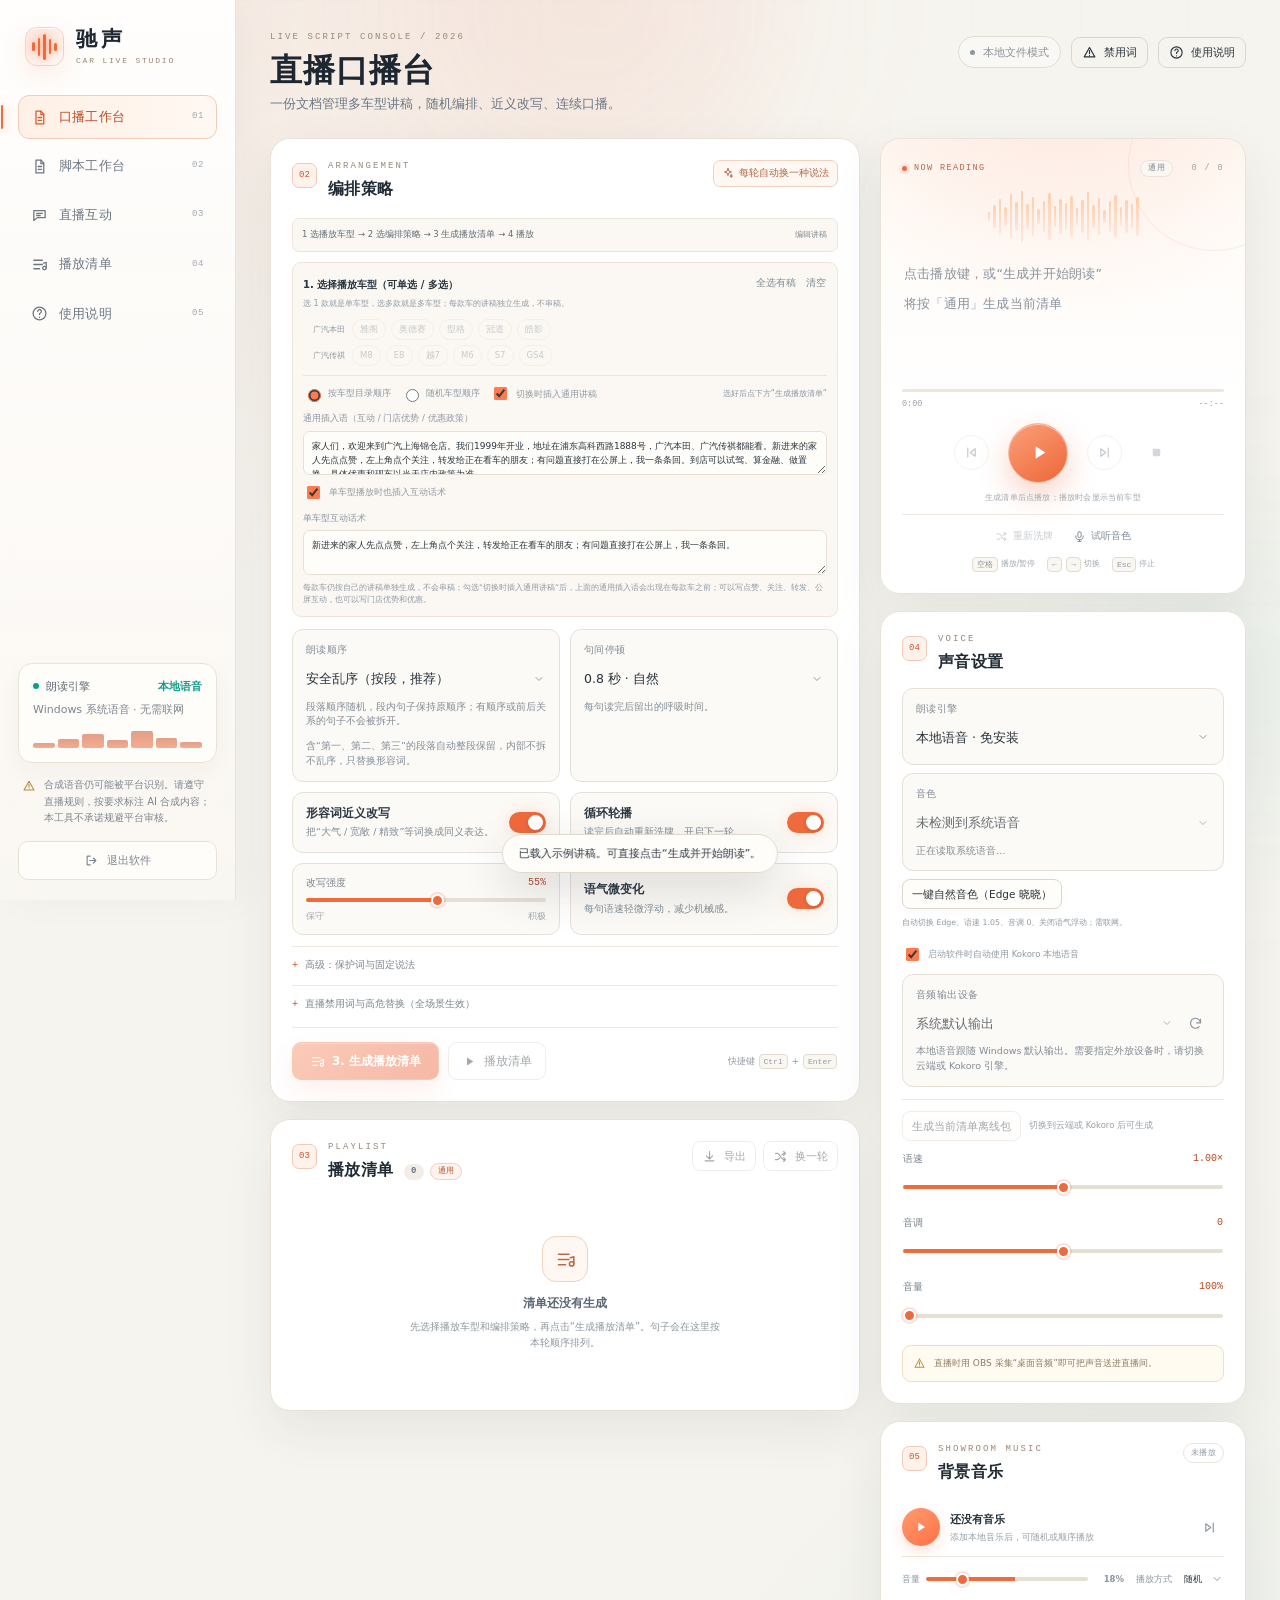
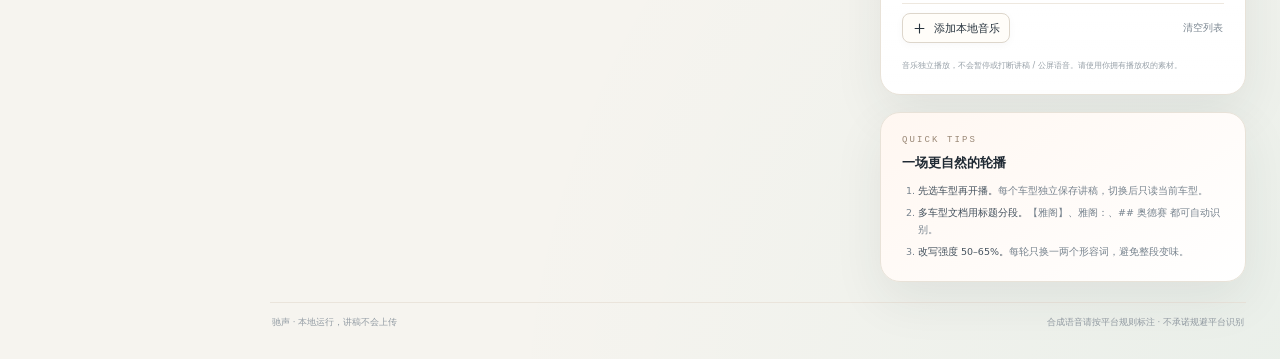
==== commit 4a4a16d4: "release: v2.15.0" ====
--- a/static/index.html
+++ b/static/index.html
@@ -61,20 +61,25 @@
           <span>口播工作台</span>
           <i>01</i>
         </button>
+        <button class="nav-item" id="navScriptStudio" type="button" data-view="scriptStudio">
+          <svg><use href="#icon-doc"></use></svg>
+          <span>脚本工作台</span>
+          <i>02</i>
+        </button>
         <button class="nav-item" id="navChat" type="button" data-view="chat">
           <svg><use href="#icon-chat"></use></svg>
           <span>直播互动</span>
-          <i>02</i>
+          <i>03</i>
         </button>
         <button class="nav-item" id="navQueue" type="button" data-view="script" data-scroll-target="queueCard">
           <svg><use href="#icon-queue"></use></svg>
           <span>播放清单</span>
-          <i>03</i>
+          <i>04</i>
         </button>
         <button class="nav-item" id="helpBtn" type="button">
           <svg><use href="#icon-help"></use></svg>
           <span>使用说明</span>
-          <i>04</i>
+          <i>05</i>
         </button>
       </nav>
 
@@ -123,9 +128,12 @@
         </div>
       </header>
 
-      <div id="scriptView" class="view-panel">
-      <div class="layout">
-        <div class="col-main">
+      <section id="scriptStudioView" class="view-panel script-studio-view" hidden>
+        <div class="script-studio-layout">
+          <div class="studio-note">
+            <b>脚本工作台</b>
+            <span>在这里整理车型讲稿；切换回“口播工作台”不会丢失编辑内容。</span>
+          </div>
           <section class="card script-card" id="scriptCard">
             <div class="card-head">
               <div class="head-title">
@@ -184,6 +192,12 @@
             </div>
           </section>
 
+        </div>
+      </section>
+
+      <div id="scriptView" class="view-panel">
+      <div class="layout">
+        <div class="col-main">
           <section class="card strategy-card">
             <div class="card-head">
               <div class="head-title">
@@ -196,7 +210,7 @@
               <span class="soft-badge"><svg><use href="#icon-spark"></use></svg>每轮自动换一种说法</span>
             </div>
 
-            <div class="flow-hint">1 选播放车型 → 2 选编排策略 → 3 生成播放清单 → 4 播放</div>
+            <div class="flow-hint">1 选播放车型 → 2 选编排策略 → 3 生成播放清单 → 4 播放 <button class="text-btn flow-script-link" id="openScriptStudioBtn" type="button">编辑讲稿</button></div>
 
             <div class="multi-panel" id="multiPanel">
               <div class="multi-head">
--- a/static/styles.css
+++ b/static/styles.css
@@ -3113,3 +3113,38 @@
   font-size: 8px;
   line-height: 1.45;
 }
+
+
+.script-studio-layout {
+  display: flex;
+  flex-direction: column;
+  gap: 10px;
+  width: 100%;
+  max-width: 1050px;
+  margin: 0 auto;
+}
+.studio-note {
+  display: flex;
+  align-items: baseline;
+  gap: 9px;
+  padding: 8px 11px;
+  border: 1px solid var(--line);
+  border-radius: 8px;
+  background: var(--surface-2);
+  color: var(--dim);
+  font-size: 8.5px;
+  line-height: 1.5;
+}
+.studio-note b {
+  color: var(--ink);
+  font-size: 9.5px;
+  white-space: nowrap;
+}
+.script-studio-layout .script-card { width: 100%; }
+
+
+.flow-script-link {
+  margin-left: auto;
+  flex: none;
+  font-size: 8px;
+}
--- a/static/light.css
+++ b/static/light.css
@@ -822,3 +822,11 @@
   background: #fbf8f3;
   color: #5f6b74;
 }
+
+
+body.light .studio-note {
+  border-color: #eee5da;
+  background: #fbf8f3;
+  color: #8e99a2;
+}
+body.light .studio-note b { color: #26343d; }
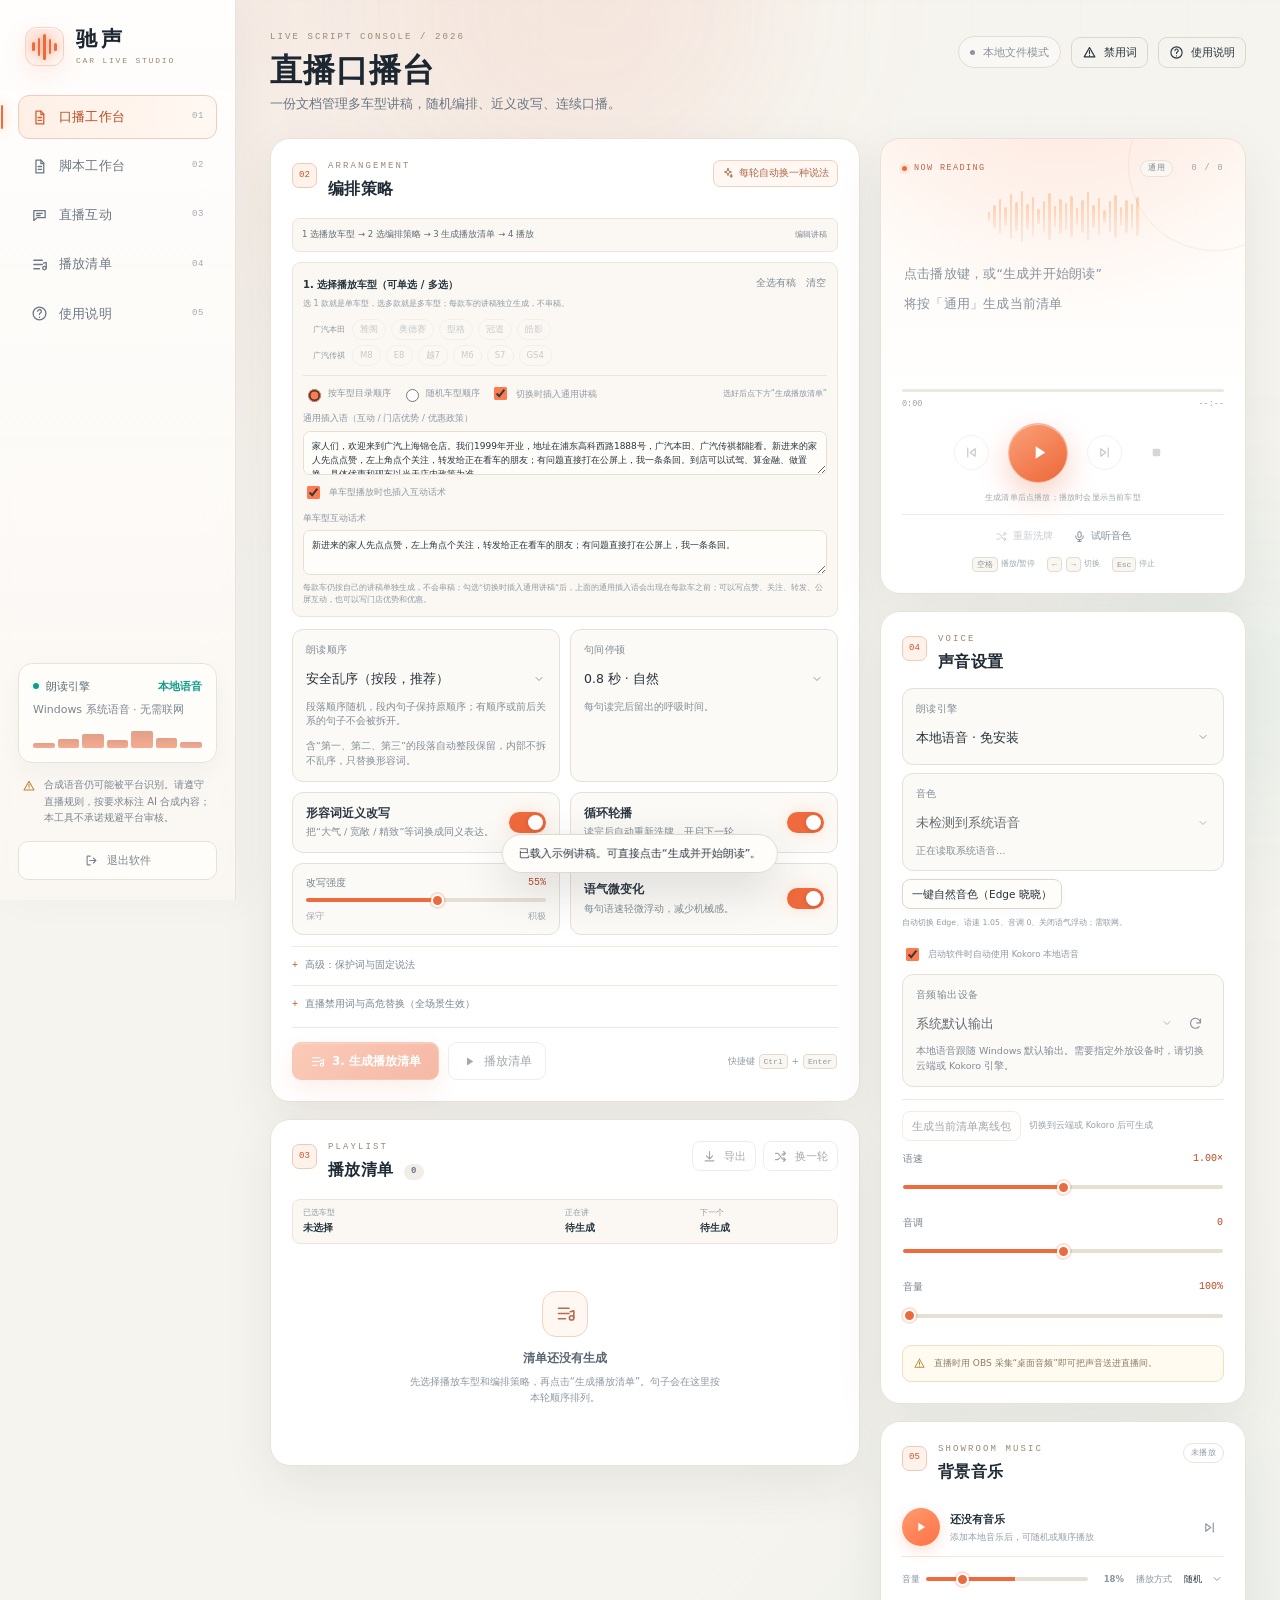
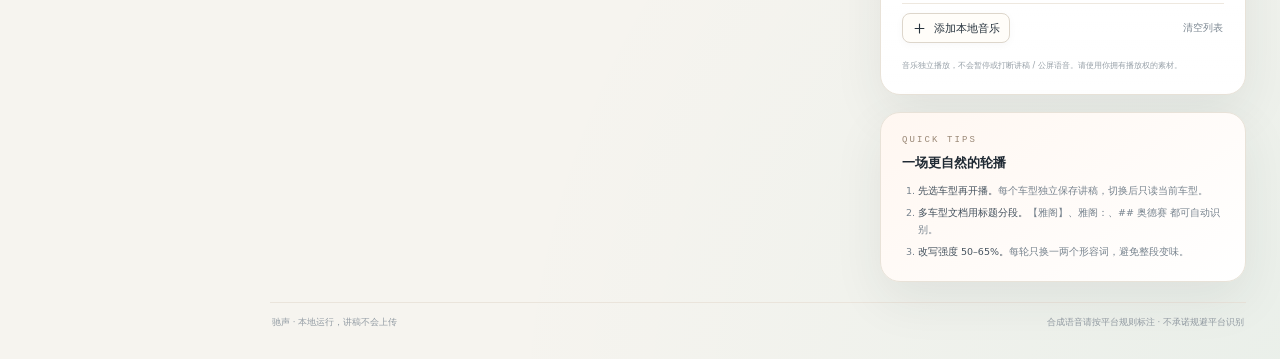
==== commit 7791040b: "release: v2.15.1" ====
--- a/static/index.html
+++ b/static/index.html
@@ -383,7 +383,7 @@
                 <span class="section-no">03</span>
                 <div>
                   <span class="kicker">PLAYLIST</span>
-                  <h2>播放清单 <em id="queueCount">0</em> <span class="queue-model" id="queueModel">通用</span></h2>
+                  <h2>播放清单 <em id="queueCount">0</em></h2>
                 </div>
               </div>
               <div class="btn-row">
@@ -396,6 +396,21 @@
                   <svg><use href="#icon-shuffle"></use></svg>
                   换一轮
                 </button>
+              </div>
+            </div>
+
+            <div class="queue-context" id="queueContext">
+              <div class="queue-context-item queue-context-selected">
+                <span>已选车型</span>
+                <b id="queueSelectedModels">未选择</b>
+              </div>
+              <div class="queue-context-item">
+                <span>正在讲</span>
+                <b id="queueCurrentModel">待生成</b>
+              </div>
+              <div class="queue-context-item">
+                <span>下一个</span>
+                <b id="queueNextModel">待生成</b>
               </div>
             </div>
 
--- a/static/styles.css
+++ b/static/styles.css
@@ -3148,3 +3148,36 @@
   flex: none;
   font-size: 8px;
 }
+
+
+.queue-context {
+  display: flex;
+  align-items: stretch;
+  flex-wrap: wrap;
+  gap: 8px;
+  margin: 0 0 10px;
+  padding: 8px 10px;
+  border: 1px solid var(--line);
+  border-radius: 8px;
+  background: var(--surface-2);
+}
+.queue-context-item {
+  display: flex;
+  flex-direction: column;
+  gap: 2px;
+  min-width: 90px;
+  flex: 1;
+}
+.queue-context-item.queue-context-selected { flex: 2; min-width: 180px; }
+.queue-context-item span {
+  color: var(--dim);
+  font-size: 7.5px;
+  line-height: 1.4;
+}
+.queue-context-item b {
+  color: var(--ink);
+  font-size: 9.5px;
+  font-weight: 650;
+  line-height: 1.5;
+  word-break: break-word;
+}
--- a/static/light.css
+++ b/static/light.css
@@ -830,3 +830,11 @@
   color: #8e99a2;
 }
 body.light .studio-note b { color: #26343d; }
+
+
+body.light .queue-context {
+  border-color: #eee5da;
+  background: #fbf8f3;
+}
+body.light .queue-context-item span { color: #8e99a2; }
+body.light .queue-context-item b { color: #26343d; }
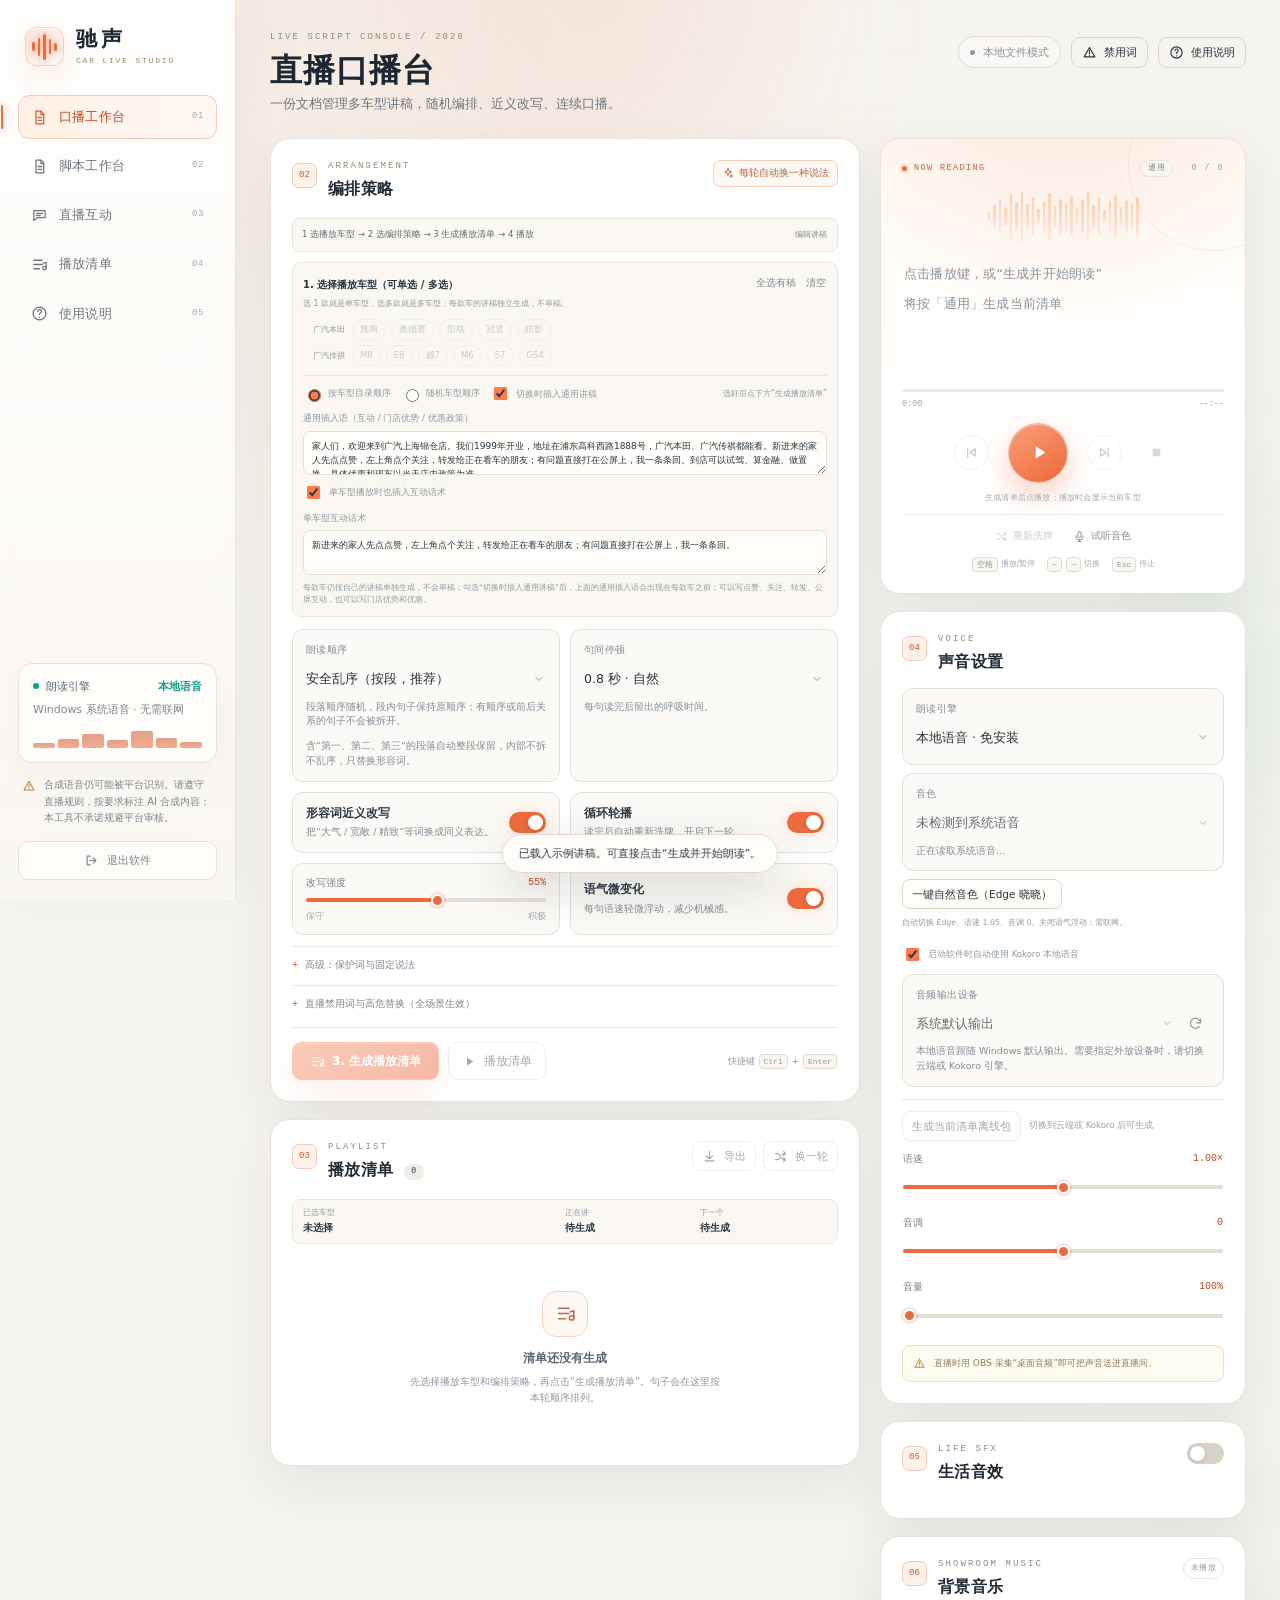
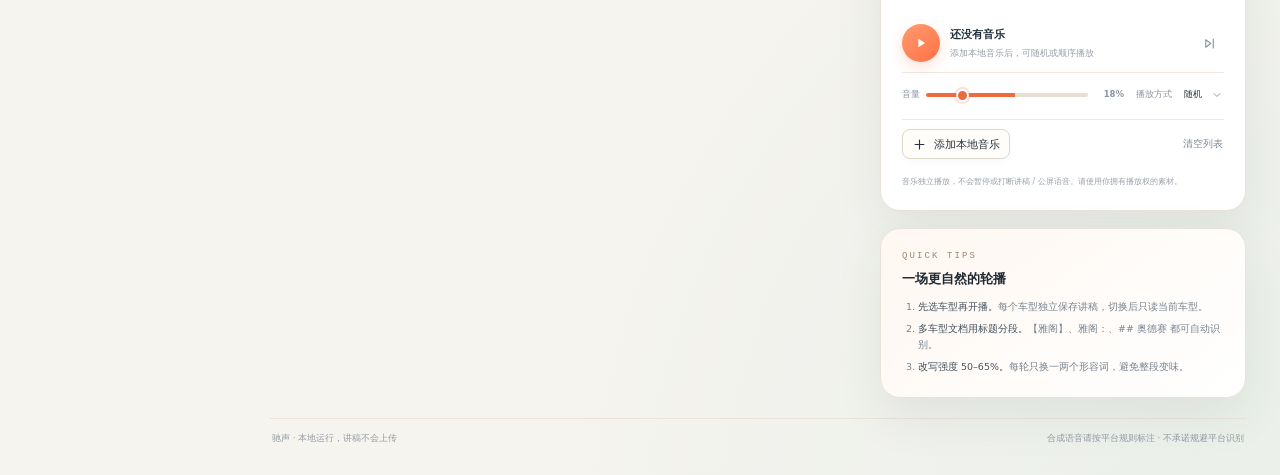
==== commit c99c9ab2: "release: v2.16.0" ====
--- a/static/index.html
+++ b/static/index.html
@@ -645,10 +645,57 @@
           </section>
 
 
+          <section class="card sfx-card" id="sfxCard">
+            <div class="card-head compact">
+              <div class="head-title">
+                <span class="section-no">05</span>
+                <div>
+                  <span class="kicker">LIFE SFX</span>
+                  <h2>生活音效</h2>
+                </div>
+              </div>
+              <label class="switch" title="启用生活音效">
+                <input type="checkbox" id="sfxToggle">
+                <span></span>
+              </label>
+            </div>
+            <div class="sfx-body" id="sfxBody" hidden>
+              <div class="sfx-row">
+                <label class="field">
+                  <span>插入方式</span>
+                  <select id="sfxMode">
+                    <option value="fixed">固定间隔</option>
+                    <option value="random">随机间隔</option>
+                  </select>
+                </label>
+                <label class="field">
+                  <span>间隔句数</span>
+                  <input type="number" id="sfxEvery" min="2" max="30" step="1" value="5">
+                </label>
+              </div>
+              <div class="sfx-types">
+                <span class="sfx-label">音效类型</span>
+                <label><input type="checkbox" data-sfx-type="cough" checked> 轻咳</label>
+                <label><input type="checkbox" data-sfx-type="water" checked> 喝水</label>
+                <label><input type="checkbox" data-sfx-type="throat" checked> 清嗓子</label>
+                <label><input type="checkbox" data-sfx-type="inhale" checked> 吸气</label>
+              </div>
+              <div class="sfx-volume">
+                <div class="slider-head"><span>音效音量</span><b id="sfxVolumeVal">35%</b></div>
+                <input type="range" id="sfxVolume" min="0" max="100" step="5" value="35">
+              </div>
+              <div class="sfx-actions">
+                <button class="btn small" id="sfxTestBtn" type="button">试听一次</button>
+                <span id="sfxState">关闭</span>
+              </div>
+              <small>每读完设定句数，插入一次轻声生活音效，再继续下一句。音效由程序合成，不是真人录音。</small>
+            </div>
+          </section>
+
           <section class="card music-card" id="musicCard">
             <div class="card-head compact">
               <div class="head-title">
-                <span class="section-no">05</span>
+                <span class="section-no">06</span>
                 <div>
                   <span class="kicker">SHOWROOM MUSIC</span>
                   <h2>背景音乐</h2>
--- a/static/styles.css
+++ b/static/styles.css
@@ -1376,21 +1376,29 @@
 .queue-list {
   display: flex;
   flex-direction: column;
-  max-height: 410px;
-  overflow-y: auto;
+  max-height: min(52vh, 500px);
+  overflow-y: scroll;
+  scrollbar-gutter: stable;
   margin: 0 -7px;
   padding: 0 7px;
   scrollbar-width: thin;
-  scrollbar-color: rgba(255, 255, 255, 0.14) transparent;
+  scrollbar-color: rgba(255, 122, 69, 0.55) rgba(255, 255, 255, 0.06);
 }
 
 .queue-list::-webkit-scrollbar {
-  width: 6px;
+  width: 9px;
+}
+
+.queue-list::-webkit-scrollbar-track {
+  border-radius: 99px;
+  background: rgba(255, 255, 255, 0.06);
 }
 
 .queue-list::-webkit-scrollbar-thumb {
+  border: 2px solid transparent;
   border-radius: 99px;
-  background: rgba(255, 255, 255, 0.13);
+  background: rgba(255, 122, 69, 0.62);
+  background-clip: padding-box;
 }
 
 .queue-item {
@@ -3181,3 +3189,50 @@
   line-height: 1.5;
   word-break: break-word;
 }
+
+
+.sfx-body { margin-top: 8px; }
+.sfx-row {
+  display: grid;
+  grid-template-columns: 1fr 1fr;
+  gap: 7px;
+}
+.sfx-types {
+  display: flex;
+  flex-wrap: wrap;
+  align-items: center;
+  gap: 7px 9px;
+  margin: 7px 0;
+}
+.sfx-types .sfx-label {
+  width: 100%;
+  color: var(--dim);
+  font-size: 8px;
+}
+.sfx-types label {
+  display: inline-flex;
+  align-items: center;
+  gap: 3px;
+  color: var(--muted-strong);
+  font-size: 8.5px;
+  cursor: pointer;
+}
+.sfx-types input { accent-color: #ff7b4f; }
+.sfx-volume { margin: 5px 0; }
+.sfx-actions {
+  display: flex;
+  align-items: center;
+  gap: 8px;
+  margin: 7px 0;
+}
+.sfx-actions #sfxState {
+  margin-left: auto;
+  color: var(--dim);
+  font-size: 8px;
+}
+.sfx-body > small {
+  display: block;
+  color: var(--dim);
+  font-size: 7.6px;
+  line-height: 1.5;
+}
--- a/static/light.css
+++ b/static/light.css
@@ -838,3 +838,9 @@
 }
 body.light .queue-context-item span { color: #8e99a2; }
 body.light .queue-context-item b { color: #26343d; }
+
+
+body.light .sfx-types .sfx-label,
+body.light .sfx-actions #sfxState,
+body.light .sfx-body > small { color: #8e99a2; }
+body.light .sfx-types label { color: #5f6b74; }
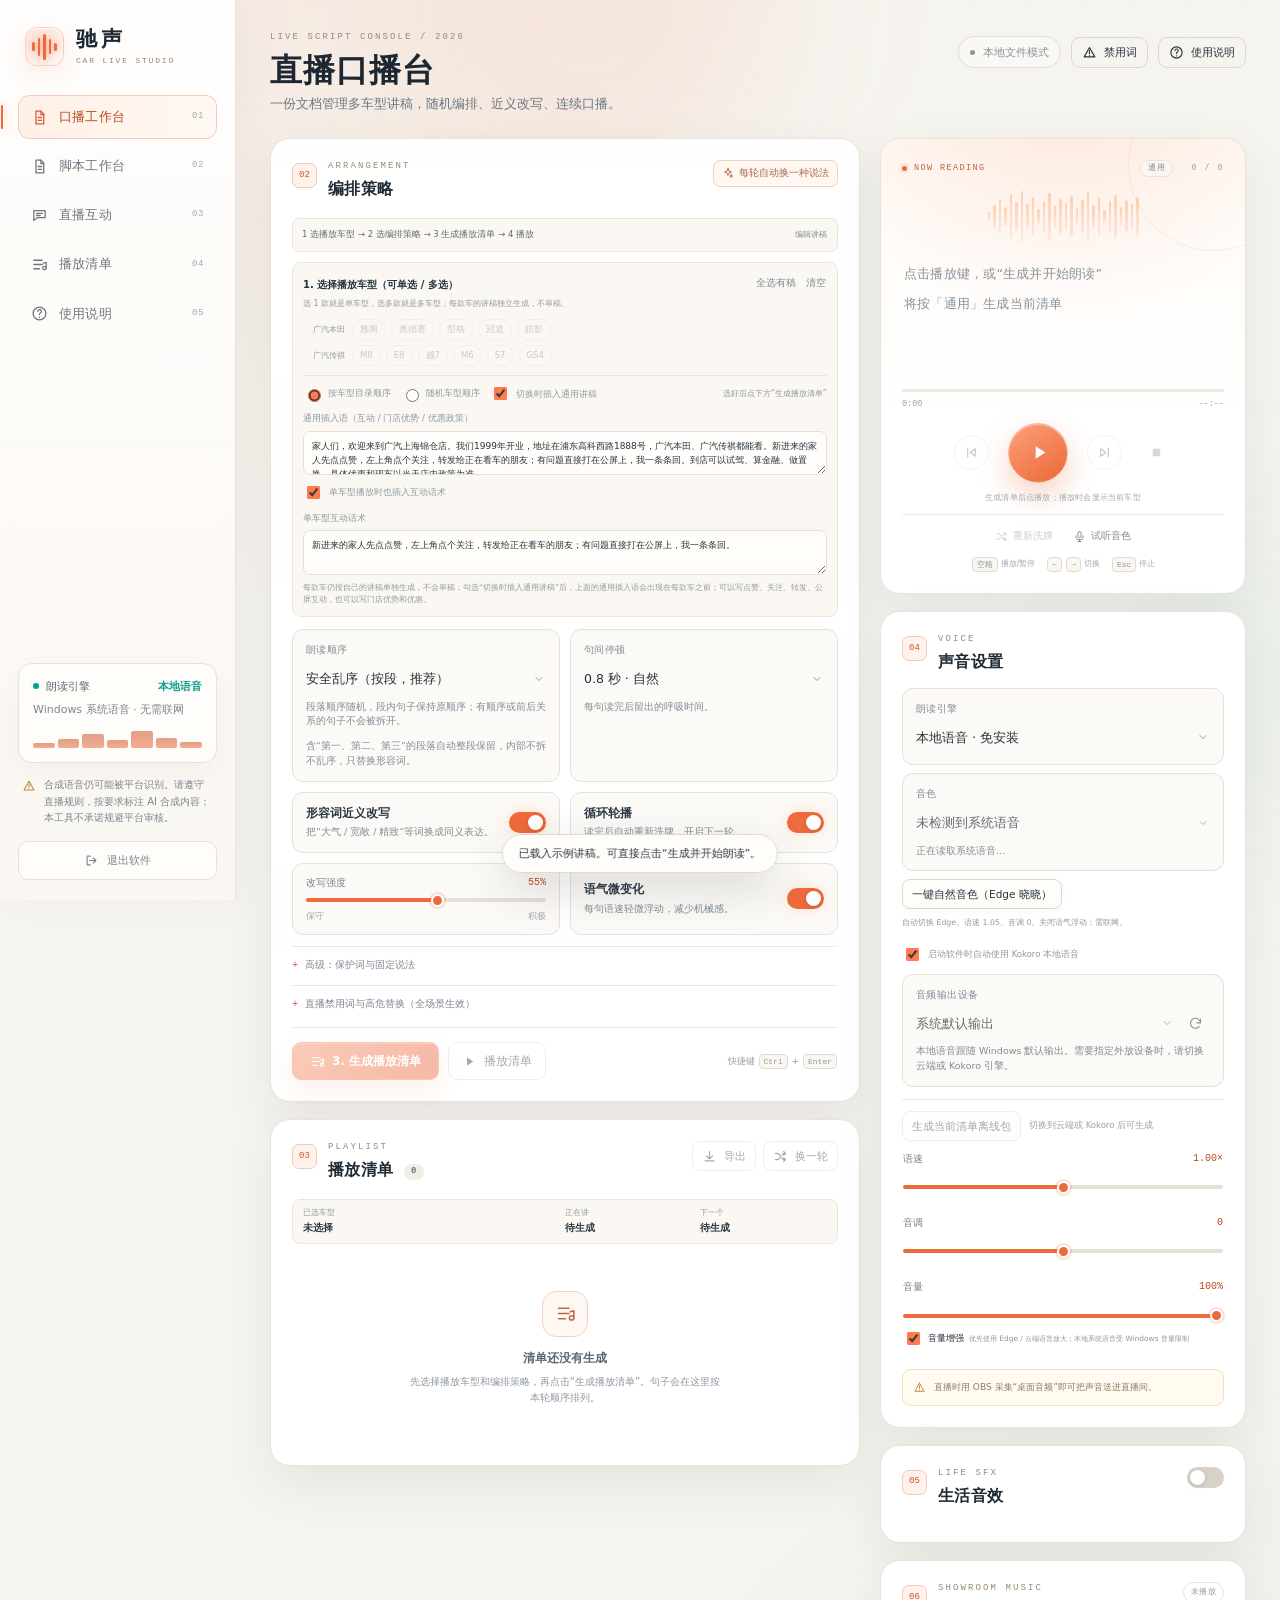
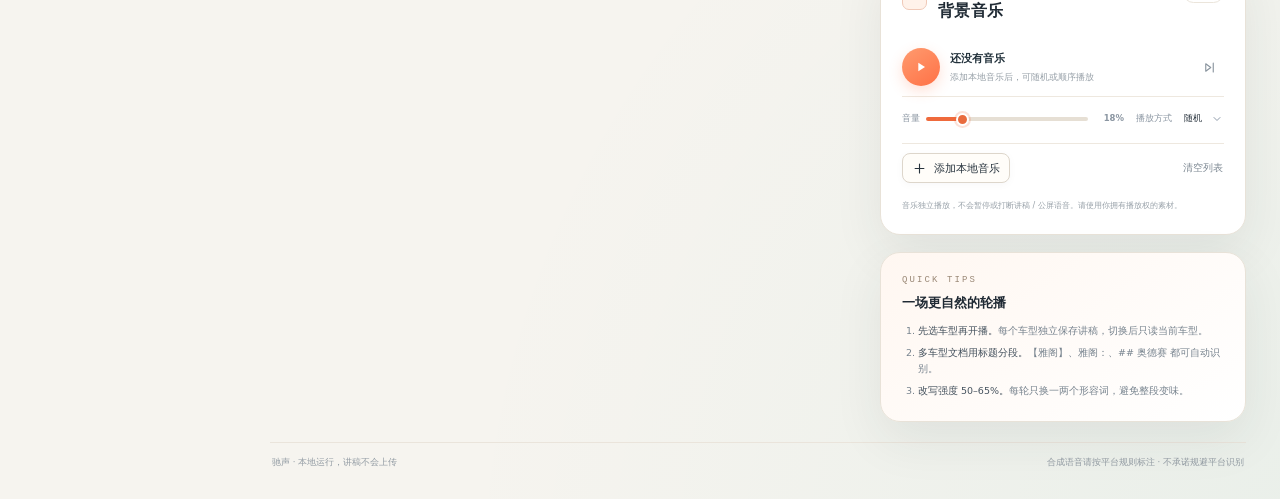
==== commit 61cb7f9f: "release: v2.18.0" ====
--- a/static/index.html
+++ b/static/index.html
@@ -636,6 +636,11 @@
             <div class="slider-field">
               <div class="slider-head"><span>音量</span><b id="volumeVal">100%</b></div>
               <input type="range" id="volumeRange" min="0" max="100" step="5" value="100">
+              <label class="sound-boost-row">
+                <input type="checkbox" id="volumeBoostToggle" checked>
+                <span>音量增强</span>
+                <small>优先使用 Edge / 云端语音放大；本地系统语音受 Windows 音量限制</small>
+              </label>
             </div>
 
             <div class="voice-tip">
@@ -662,7 +667,7 @@
             <div class="sfx-body" id="sfxBody" hidden>
               <div class="sfx-row">
                 <label class="field">
-                  <span>插入方式</span>
+                  <span>插入间隔</span>
                   <select id="sfxMode">
                     <option value="fixed">固定间隔</option>
                     <option value="random">随机间隔</option>
@@ -673,22 +678,39 @@
                   <input type="number" id="sfxEvery" min="2" max="30" step="1" value="5">
                 </label>
               </div>
-              <div class="sfx-types">
-                <span class="sfx-label">音效类型</span>
-                <label><input type="checkbox" data-sfx-type="cough" checked> 轻咳</label>
-                <label><input type="checkbox" data-sfx-type="water" checked> 喝水</label>
-                <label><input type="checkbox" data-sfx-type="throat" checked> 清嗓子</label>
-                <label><input type="checkbox" data-sfx-type="inhale" checked> 吸气</label>
-              </div>
+              <div class="sfx-row">
+                <label class="field">
+                  <span>音效播放顺序</span>
+                  <select id="sfxPlayMode">
+                    <option value="sequential">顺序播放</option>
+                    <option value="random">随机播放</option>
+                  </select>
+                </label>
+                <label class="field">
+                  <span>已选音效</span>
+                  <span class="sfx-count" id="sfxCount">0 个</span>
+                </label>
+              </div>
+
+              <div class="sfx-upload-row">
+                <button class="btn small" id="sfxUploadBtn" type="button">上传音效</button>
+                <input type="file" id="sfxFileInput" accept=".mp3,.m4a,.aac,.wav,.ogg,.opus,.flac,.webm,audio/*" multiple hidden>
+                <span id="sfxUploadState">支持 MP3 / WAV / OGG，单个 ≤ 20MB</span>
+              </div>
+
+              <div class="sfx-list" id="sfxList">
+                <div class="sfx-empty">还没有上传音效，点“上传音效”添加。</div>
+              </div>
+
               <div class="sfx-volume">
                 <div class="slider-head"><span>音效音量</span><b id="sfxVolumeVal">35%</b></div>
                 <input type="range" id="sfxVolume" min="0" max="100" step="5" value="35">
               </div>
               <div class="sfx-actions">
-                <button class="btn small" id="sfxTestBtn" type="button">试听一次</button>
+                <button class="btn small" id="sfxTestBtn" type="button">试听选中项</button>
                 <span id="sfxState">关闭</span>
               </div>
-              <small>每读完设定句数，插入一次轻声生活音效，再继续下一句。音效由程序合成，不是真人录音。</small>
+              <small>上传后可勾选参与播放的音效，用 ↑ ↓ 调整顺序；每读完设定句数，按顺序或随机播放一个音效，再继续下一句。最后一句不插入。</small>
             </div>
           </section>
 
--- a/static/styles.css
+++ b/static/styles.css
@@ -3236,3 +3236,100 @@
   font-size: 7.6px;
   line-height: 1.5;
 }
+
+
+.sfx-count {
+  display: inline-block;
+  padding: 5px 0;
+  color: var(--muted-strong);
+  font-size: 9px;
+}
+.sfx-upload-row {
+  display: flex;
+  align-items: center;
+  gap: 7px;
+  margin: 7px 0;
+  flex-wrap: wrap;
+}
+.sfx-upload-row #sfxUploadState {
+  color: var(--dim);
+  font-size: 7.6px;
+  line-height: 1.4;
+}
+.sfx-list {
+  display: flex;
+  flex-direction: column;
+  gap: 4px;
+  max-height: 150px;
+  overflow-y: auto;
+  margin: 6px 0;
+  padding: 4px;
+  border: 1px solid var(--line);
+  border-radius: 7px;
+  background: var(--surface-2);
+  scrollbar-width: thin;
+  scrollbar-color: rgba(255, 122, 69, .5) transparent;
+}
+.sfx-list::-webkit-scrollbar { width: 7px; }
+.sfx-list::-webkit-scrollbar-thumb {
+  border-radius: 99px;
+  background: rgba(255, 122, 69, .55);
+}
+.sfx-empty {
+  padding: 9px 6px;
+  color: var(--dim);
+  font-size: 8px;
+  text-align: center;
+}
+.sfx-track {
+  display: flex;
+  align-items: center;
+  gap: 5px;
+  min-width: 0;
+  padding: 4px 5px;
+  border-radius: 5px;
+  background: rgba(255, 255, 255, .02);
+}
+.sfx-track input[type="checkbox"] { flex: none; accent-color: #ff7b4f; }
+.sfx-track .sfx-name {
+  flex: 1;
+  min-width: 0;
+  overflow: hidden;
+  color: var(--muted-strong);
+  font-size: 8.2px;
+  text-overflow: ellipsis;
+  white-space: nowrap;
+}
+.sfx-track .sfx-size {
+  flex: none;
+  color: var(--dim);
+  font-size: 7px;
+}
+.sfx-track .sfx-icon-btn {
+  flex: none;
+  border: 0;
+  background: transparent;
+  color: var(--dim);
+  font-size: 9px;
+  cursor: pointer;
+  padding: 1px 2px;
+}
+.sfx-track .sfx-icon-btn:hover { color: #ff9a74; }
+.sfx-track .sfx-icon-btn.delete:hover { color: #ff6b6b; }
+
+
+.sound-boost-row {
+  display: flex;
+  align-items: center;
+  gap: 5px;
+  margin-top: 5px;
+  color: var(--muted-strong);
+  font-size: 8.5px;
+  cursor: pointer;
+}
+.sound-boost-row input { accent-color: #ff7b4f; }
+.sound-boost-row small {
+  color: var(--dim);
+  font-size: 7.4px;
+  line-height: 1.4;
+}
--- a/static/light.css
+++ b/static/light.css
@@ -844,3 +844,12 @@
 body.light .sfx-actions #sfxState,
 body.light .sfx-body > small { color: #8e99a2; }
 body.light .sfx-types label { color: #5f6b74; }
+
+
+body.light .sfx-list {
+  border-color: #eee5da;
+  background: #fbf8f3;
+}
+body.light .sfx-track { background: #fffdf9; }
+body.light .sfx-track .sfx-name { color: #5f6b74; }
+body.light .sfx-count { color: #5f6b74; }
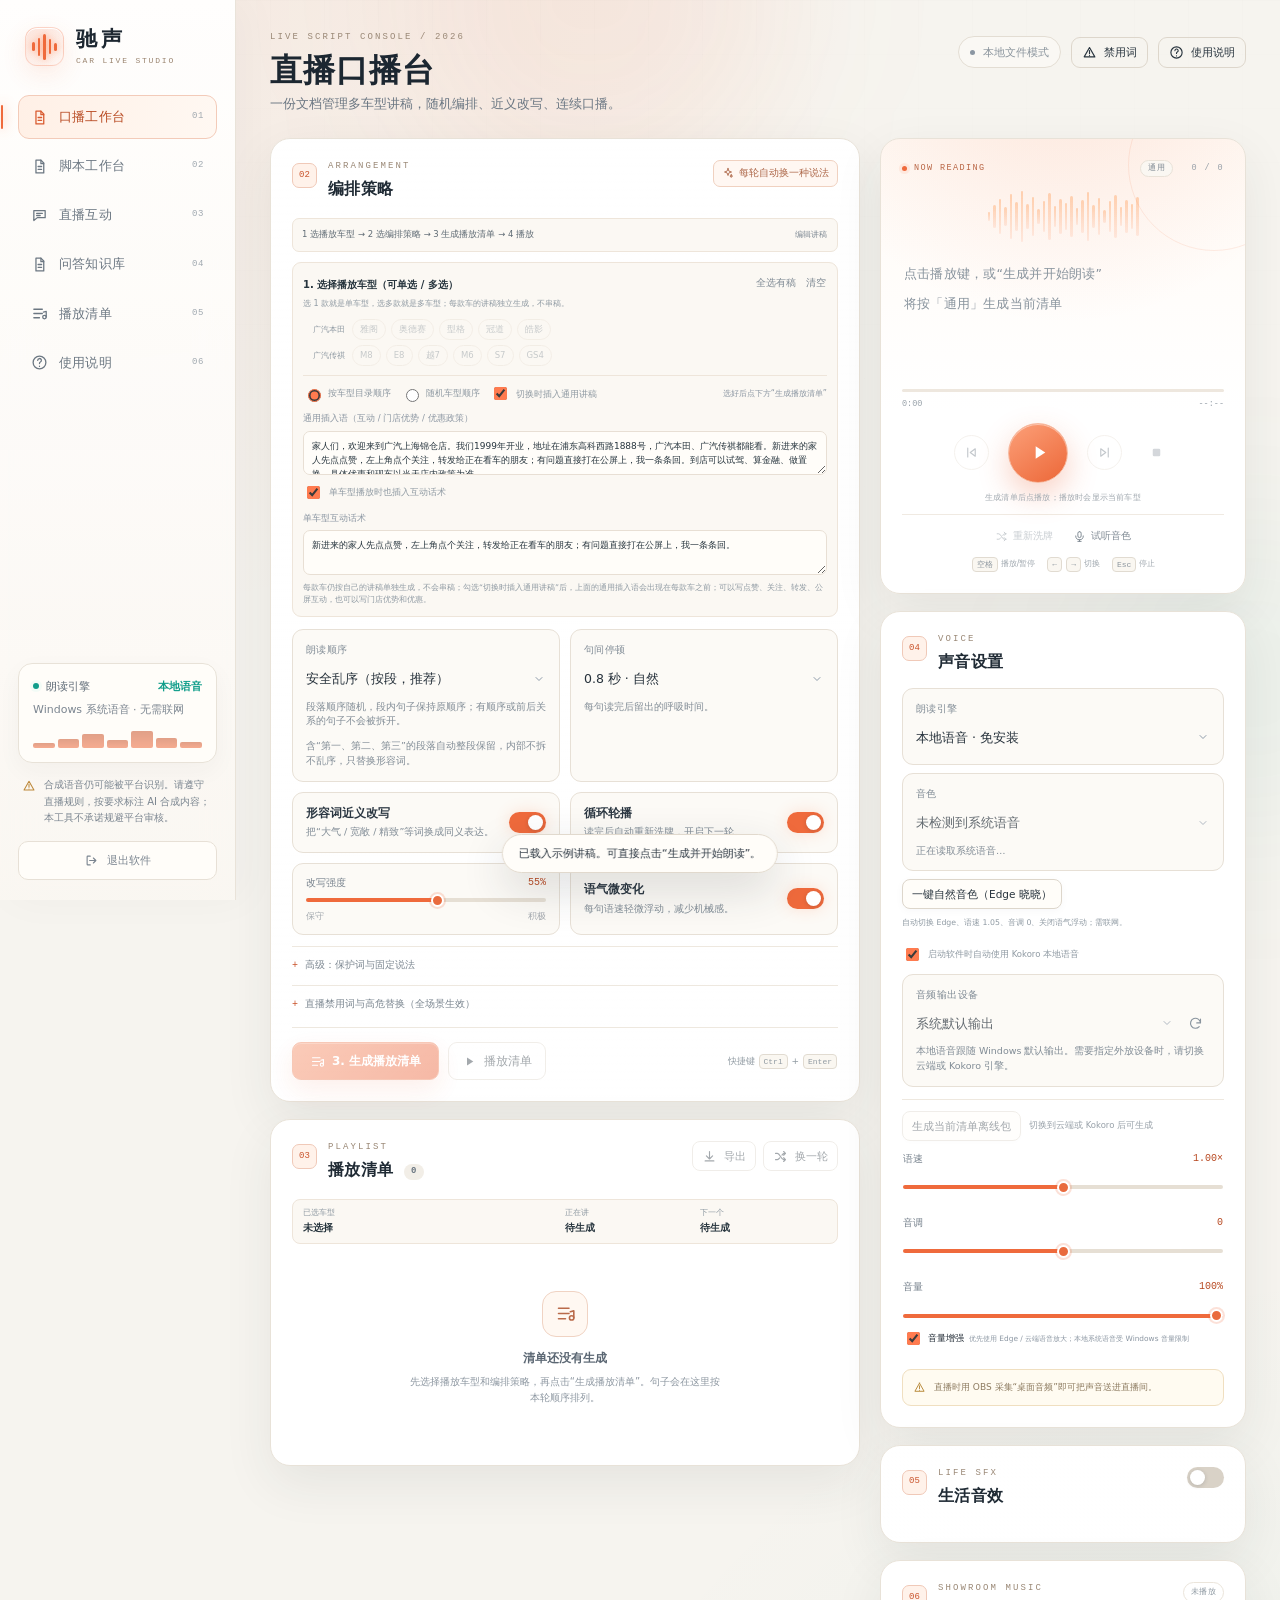
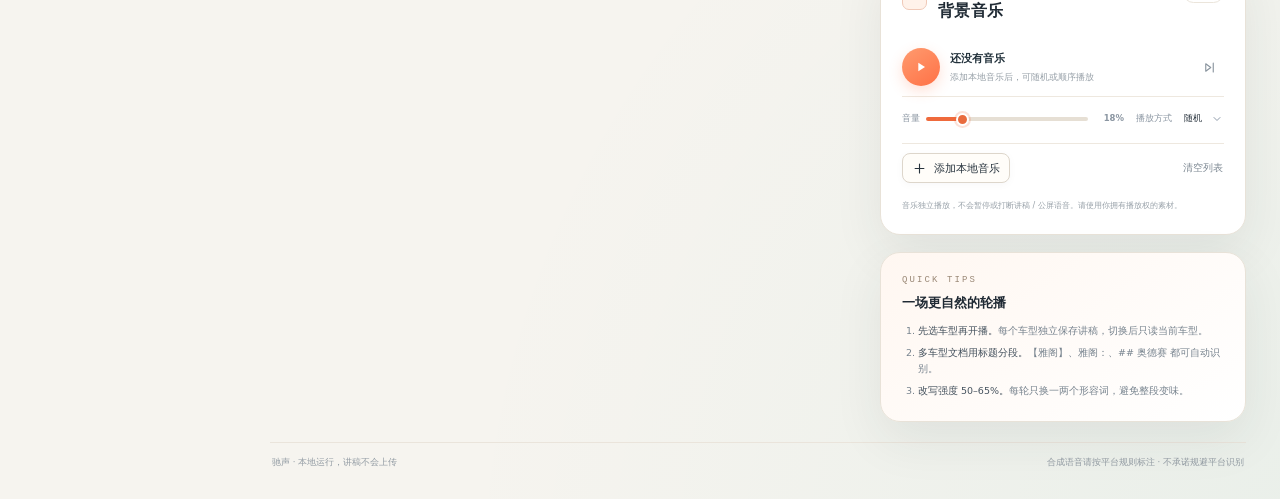
==== commit 47107078: "release: v2.19.0" ====
--- a/static/index.html
+++ b/static/index.html
@@ -71,15 +71,20 @@
           <span>直播互动</span>
           <i>03</i>
         </button>
+        <button class="nav-item" id="navKnowledge" type="button" data-view="knowledge">
+          <svg><use href="#icon-doc"></use></svg>
+          <span>问答知识库</span>
+          <i>04</i>
+        </button>
         <button class="nav-item" id="navQueue" type="button" data-view="script" data-scroll-target="queueCard">
           <svg><use href="#icon-queue"></use></svg>
           <span>播放清单</span>
-          <i>04</i>
+          <i>05</i>
         </button>
         <button class="nav-item" id="helpBtn" type="button">
           <svg><use href="#icon-help"></use></svg>
           <span>使用说明</span>
-          <i>05</i>
+          <i>06</i>
         </button>
       </nav>
 
@@ -779,6 +784,97 @@
       </div>
       </div>
 
+      <section class="knowledge-view" id="knowledgeView" hidden>
+        <div class="knowledge-hero">
+          <div>
+            <span class="kicker">LIVE Q&amp;A KNOWLEDGE</span>
+            <h2>把问题沉淀成答案</h2>
+            <p>公屏问题先查关键词，再查本地知识库，最后可交给 DeepSeek；人工回复会沉淀成新知识。</p>
+          </div>
+          <div class="knowledge-stats">
+            <div><b id="kbCount">0</b><span>知识条目</span></div>
+            <div><b id="kbPendingCount">0</b><span>待人工回复</span></div>
+            <div><b id="kbSessionCount">0</b><span>本场问题</span></div>
+          </div>
+        </div>
+
+        <div class="knowledge-layout">
+          <section class="card kb-card">
+            <div class="card-head">
+              <div class="head-title">
+                <span class="section-no">01</span>
+                <div><span class="kicker">KNOWLEDGE</span><h2>知识库条目</h2></div>
+              </div>
+              <button class="btn small ghost" id="kbRefreshBtn" type="button">刷新</button>
+            </div>
+            <div class="kb-search-row">
+              <input type="search" id="kbSearchInput" placeholder="搜索问题、关键词、答案…">
+            </div>
+            <div class="kb-editor">
+              <input type="text" id="kbQuestion" placeholder="标准问题，例如：雅阁现在有什么优惠？">
+              <input type="text" id="kbKeywords" placeholder="关键词，用逗号分隔，例如：雅阁,优惠,价格">
+              <textarea id="kbAnswer" rows="3" placeholder="标准答案：口语化、可直接朗读，不要写未确认的政策。"></textarea>
+              <div class="kb-editor-actions">
+                <button class="btn small primary" id="kbAddBtn" type="button">加入知识库</button>
+                <span class="kb-hint">保存后，公屏命中会自动朗读。</span>
+              </div>
+            </div>
+            <div class="kb-list" id="kbList"></div>
+          </section>
+
+          <div class="knowledge-side">
+            <section class="card pending-card">
+              <div class="card-head compact">
+                <div class="head-title">
+                  <span class="section-no">02</span>
+                  <div><span class="kicker">NEEDS ANSWER</span><h2>待人工回复 <em id="pendingCount">0</em></h2></div>
+                </div>
+                <button class="btn small ghost" id="pendingRefreshBtn" type="button">刷新</button>
+              </div>
+              <p class="kb-hint">这些是没有找到答案的问题。填写回复后会直接加入知识库。</p>
+              <div class="pending-list" id="pendingList"></div>
+            </section>
+
+            <section class="card deepseek-card">
+              <div class="card-head compact">
+                <div class="head-title">
+                  <span class="section-no">03</span>
+                  <div><span class="kicker">DEEPSEEK</span><h2>大模型兜底</h2></div>
+                </div>
+                <label class="switch"><input type="checkbox" id="deepseekEnabled"><span></span></label>
+              </div>
+              <div class="deepseek-fields">
+                <label class="field"><span>API Key</span><input type="password" id="deepseekKey" placeholder="sk-..."></label>
+                <label class="field"><span>模型</span><input type="text" id="deepseekModel" placeholder="deepseek-chat"></label>
+                <label class="field"><span>Base URL</span><input type="text" id="deepseekBase" placeholder="https://api.deepseek.com"></label>
+              </div>
+              <div class="deepseek-actions">
+                <button class="btn small" id="deepseekSaveBtn" type="button">保存设置</button>
+                <button class="btn small ghost" id="deepseekTestBtn" type="button">测试回答</button>
+              </div>
+              <input type="text" id="deepseekTestQuestion" placeholder="测试问题，例如：雅阁有现车吗？">
+              <p class="kb-hint" id="deepseekState">按“关键词 → 本地知识库 → DeepSeek → 兜底话术”递进查询。</p>
+            </section>
+
+            <section class="card session-card">
+              <div class="card-head compact">
+                <div class="head-title">
+                  <span class="section-no">04</span>
+                  <div><span class="kicker">SESSION LOG</span><h2>本场公屏记录</h2></div>
+                </div>
+                <button class="btn small ghost" id="sessionRefreshBtn" type="button">刷新</button>
+              </div>
+              <p class="kb-hint" id="sessionPath">当前场次：—</p>
+              <div class="session-list" id="sessionCurrentList"></div>
+              <div class="session-actions">
+                <button class="btn small ghost" id="sessionDownloadBtn" type="button">下载本场记录</button>
+              </div>
+              <div class="session-history" id="sessionHistory"></div>
+            </section>
+          </div>
+        </div>
+      </section>
+
       <section class="chat-view" id="chatView" hidden>
         <div class="chat-hero">
           <div class="chat-hero-copy">
@@ -872,6 +968,10 @@
               <div class="chat-switch-row">
                 <div><b>欢迎新观众</b><small>检测到“来了 / 进入直播间”时发送欢迎语。</small></div>
                 <label class="switch"><input type="checkbox" id="chatWelcomeToggle" checked><span></span></label>
+              </div>
+              <div class="chat-switch-row">
+                <div><b>欢迎语自动上屏</b><small>有人进入直播间时，把欢迎语输入抖音公屏；语音同时播报。</small></div>
+                <label class="switch"><input type="checkbox" id="chatWelcomeAutoToggle" checked><span></span></label>
               </div>
               <div class="chat-switch-row">
                 <div><b>语音播报回复</b><small>公屏有新消息时暂停讲稿，先读出回复，再继续。</small></div>
@@ -1077,5 +1177,6 @@
   <script src="core.js"></script>
   <script src="app.js"></script>
   <script src="chat.js"></script>
+  <script src="knowledge.js"></script>
 </body>
 </html>
--- a/static/styles.css
+++ b/static/styles.css
@@ -3333,3 +3333,103 @@
   font-size: 7.4px;
   line-height: 1.4;
 }
+
+
+.knowledge-view {
+  display: flex;
+  flex-direction: column;
+  gap: 12px;
+}
+.knowledge-hero {
+  display: flex;
+  align-items: flex-end;
+  justify-content: space-between;
+  gap: 16px;
+  padding: 2px 2px 4px;
+}
+.knowledge-hero h2 { margin: 4px 0 5px; font-size: 25px; letter-spacing: -0.04em; }
+.knowledge-hero p { max-width: 620px; color: var(--dim); font-size: 10px; line-height: 1.65; }
+.knowledge-stats {
+  display: flex;
+  gap: 8px;
+  flex: none;
+}
+.knowledge-stats div {
+  min-width: 76px;
+  padding: 8px 10px;
+  border: 1px solid var(--line);
+  border-radius: 9px;
+  background: var(--surface-2);
+  text-align: center;
+}
+.knowledge-stats b { display: block; color: var(--ink); font-size: 20px; line-height: 1.1; }
+.knowledge-stats span { color: var(--dim); font-size: 7.5px; }
+.knowledge-layout {
+  display: grid;
+  grid-template-columns: minmax(0, 1.35fr) minmax(310px, .8fr);
+  gap: 12px;
+  align-items: start;
+}
+.knowledge-side { display: flex; flex-direction: column; gap: 12px; }
+.kb-search-row { margin-bottom: 8px; }
+.kb-search-row input { width: 100%; }
+.kb-editor {
+  display: flex;
+  flex-direction: column;
+  gap: 6px;
+  padding: 9px;
+  margin-bottom: 9px;
+  border: 1px solid var(--line);
+  border-radius: 9px;
+  background: var(--surface-2);
+}
+.kb-editor textarea { resize: vertical; min-height: 58px; }
+.kb-editor-actions { display: flex; align-items: center; gap: 8px; }
+.kb-hint { color: var(--dim); font-size: 7.8px; line-height: 1.55; }
+.kb-list, .pending-list, .session-list {
+  display: flex;
+  flex-direction: column;
+  gap: 6px;
+  max-height: 390px;
+  overflow-y: auto;
+  scrollbar-width: thin;
+}
+.kb-item, .pending-item, .session-item {
+  padding: 8px;
+  border: 1px solid var(--line);
+  border-radius: 7px;
+  background: rgba(255,255,255,.015);
+}
+.kb-item-head, .pending-head {
+  display: flex;
+  align-items: center;
+  gap: 6px;
+  margin-bottom: 4px;
+}
+.kb-item-question { flex: 1; color: var(--ink); font-size: 9.5px; font-weight: 650; }
+.kb-item-meta { color: var(--dim); font-size: 7.2px; }
+.kb-item-answer { color: var(--muted-strong); font-size: 8.5px; line-height: 1.55; white-space: pre-wrap; }
+.kb-item-actions { display: flex; gap: 5px; margin-top: 5px; }
+.kb-item-actions button, .pending-actions button { font-size: 7.5px; }
+.pending-question { color: var(--ink); font-size: 9.5px; line-height: 1.5; }
+.pending-answer { min-height: 54px; margin-top: 5px; }
+.pending-actions { display: flex; gap: 5px; margin-top: 5px; }
+.deepseek-card .deepseek-fields { display: grid; gap: 6px; margin-top: 6px; }
+.deepseek-card input[type="text"], .deepseek-card input[type="password"] { width: 100%; }
+.deepseek-card #deepseekTestQuestion { margin-top: 7px; }
+.deepseek-actions { display: flex; gap: 6px; margin-top: 7px; }
+.session-item { display: flex; align-items: center; gap: 7px; font-size: 8px; }
+.session-item b { flex: 1; color: var(--muted-strong); font-weight: 550; }
+.session-item span { color: var(--dim); }
+.session-actions { margin-top: 7px; }
+.session-history { margin-top: 7px; color: var(--dim); font-size: 7.5px; line-height: 1.6; }
+.kb-empty { padding: 16px 8px; color: var(--dim); font-size: 8.5px; text-align: center; }
+.kb-item.ds-source { border-color: rgba(130,170,255,.22); }
+@media (max-width: 1100px) {
+  .knowledge-layout { grid-template-columns: 1fr; }
+  .knowledge-side { display: grid; grid-template-columns: 1fr 1fr; }
+}
+@media (max-width: 800px) {
+  .knowledge-hero { align-items: flex-start; flex-direction: column; }
+  .knowledge-side { display: flex; }
+}
--- a/static/light.css
+++ b/static/light.css
@@ -853,3 +853,22 @@
 body.light .sfx-track { background: #fffdf9; }
 body.light .sfx-track .sfx-name { color: #5f6b74; }
 body.light .sfx-count { color: #5f6b74; }
+
+
+body.light .knowledge-stats div,
+body.light .kb-editor,
+body.light .kb-item,
+body.light .pending-item,
+body.light .session-item {
+  border-color: #eee5da;
+  background: #fbf8f3;
+}
+body.light .knowledge-hero p,
+body.light .kb-hint,
+body.light .kb-item-meta,
+body.light .kb-item-answer,
+body.light .session-item span,
+body.light .session-history { color: #8e99a2; }
+body.light .kb-item-question,
+body.light .pending-question,
+body.light .knowledge-stats b { color: #26343d; }
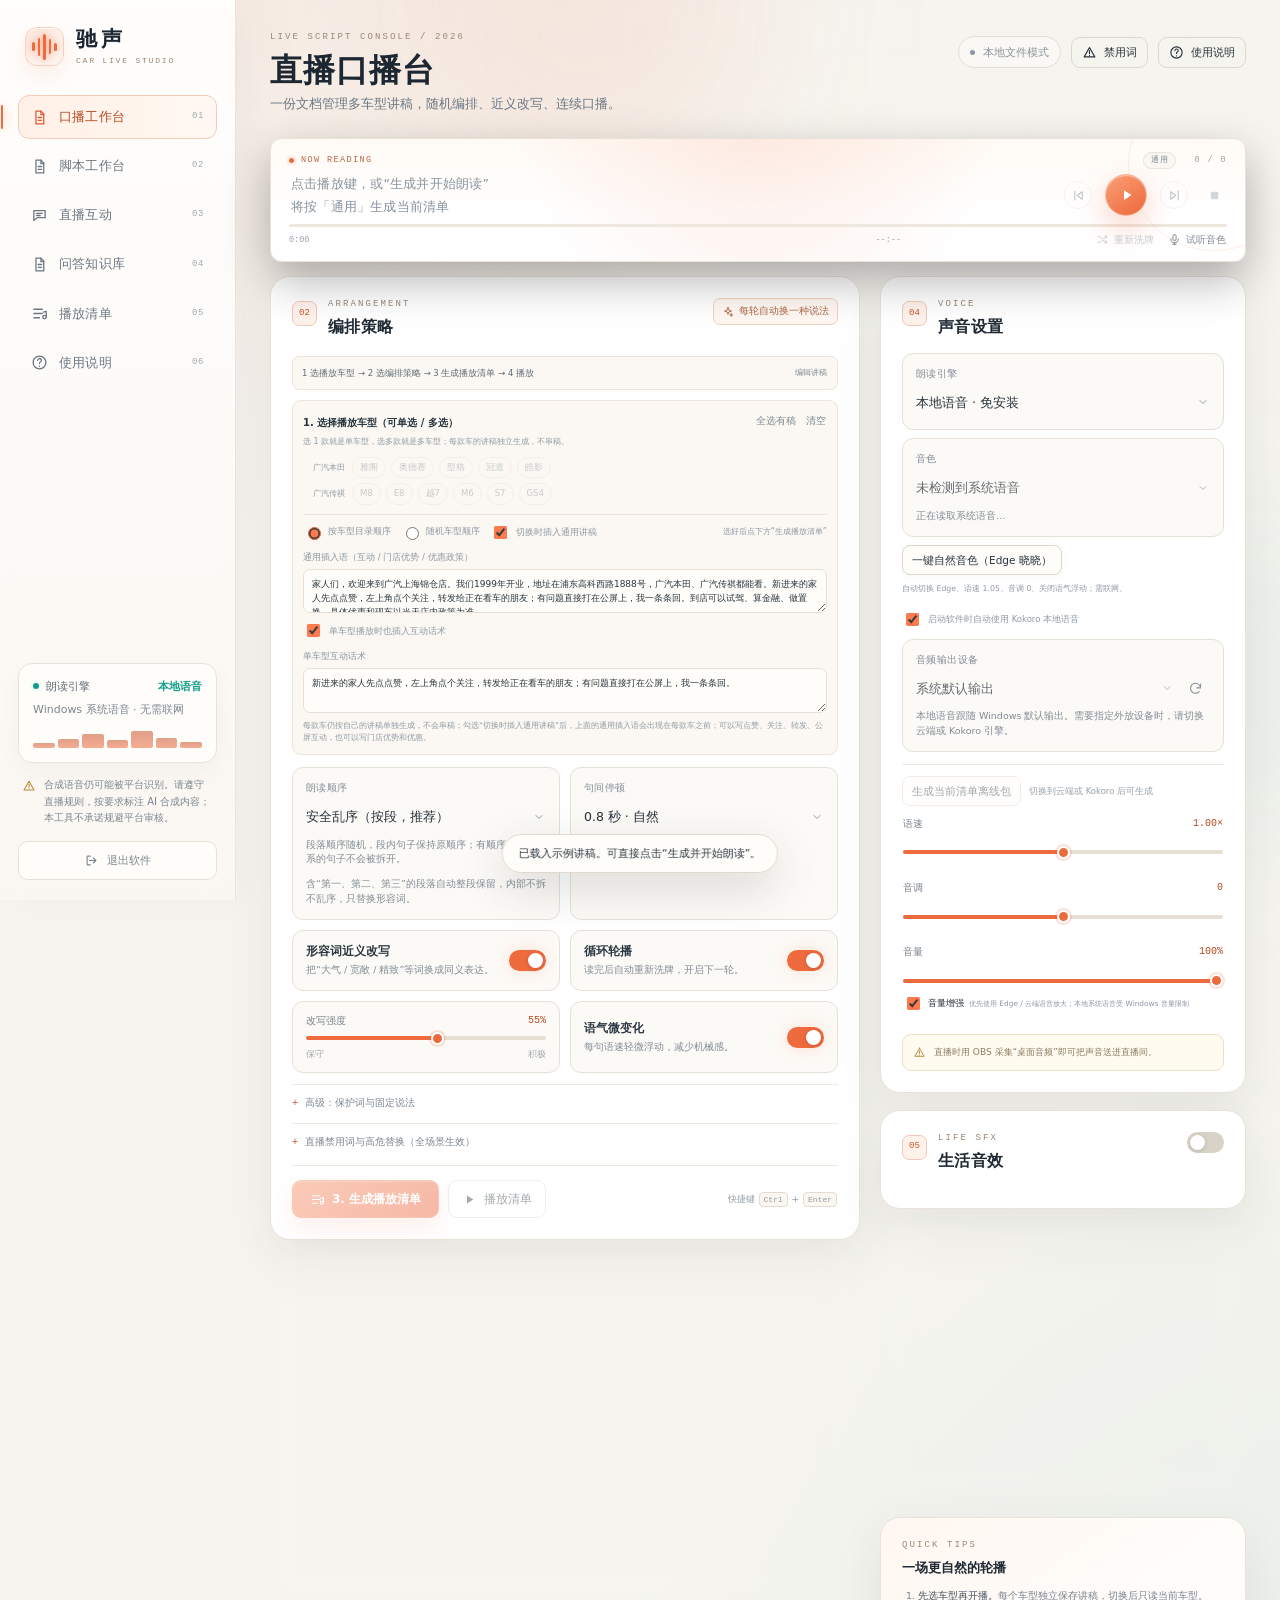
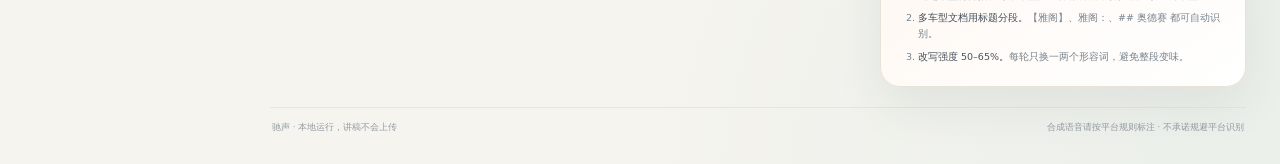
==== commit 37339e79: "release: v2.20.4" ====
--- a/static/index.html
+++ b/static/index.html
@@ -201,6 +201,67 @@
       </section>
 
       <div id="scriptView" class="view-panel">
+          <section class="card player-card" id="playerCard">
+            <div class="now-head">
+              <span class="live-label"><i></i> NOW READING</span>
+              <span class="priority-badge" id="priorityBadge" hidden>公屏回复中</span>
+              <span class="player-model" id="playerModel">通用</span>
+              <span id="queuePos">0 / 0</span>
+            </div>
+
+            <div class="wave" id="wave" aria-hidden="true">
+              <i style="--h:18%;--d:.0s"></i><i style="--h:42%;--d:.12s"></i><i style="--h:66%;--d:.24s"></i>
+              <i style="--h:34%;--d:.06s"></i><i style="--h:82%;--d:.18s"></i><i style="--h:54%;--d:.3s"></i>
+              <i style="--h:94%;--d:.1s"></i><i style="--h:46%;--d:.22s"></i><i style="--h:72%;--d:.34s"></i>
+              <i style="--h:28%;--d:.04s"></i><i style="--h:58%;--d:.16s"></i><i style="--h:88%;--d:.28s"></i>
+              <i style="--h:38%;--d:.08s"></i><i style="--h:64%;--d:.2s"></i><i style="--h:50%;--d:.32s"></i>
+              <i style="--h:76%;--d:.14s"></i><i style="--h:32%;--d:.26s"></i><i style="--h:60%;--d:.38s"></i>
+              <i style="--h:90%;--d:.02s"></i><i style="--h:44%;--d:.15s"></i><i style="--h:70%;--d:.27s"></i>
+              <i style="--h:24%;--d:.09s"></i><i style="--h:56%;--d:.21s"></i><i style="--h:80%;--d:.33s"></i>
+              <i style="--h:36%;--d:.05s"></i><i style="--h:62%;--d:.17s"></i><i style="--h:48%;--d:.29s"></i>
+              <i style="--h:74%;--d:.11s"></i>
+            </div>
+
+            <div class="now-text" id="nowText" aria-live="polite">
+              <span class="now-placeholder">点击“生成播放清单”后<br>当前句子会显示在这里</span>
+            </div>
+
+            <div class="progress-track"><div class="progress-fill" id="progressBar"></div></div>
+            <div class="time-row"><span id="elapsed">0:00</span><span id="remaining">--:--</span></div>
+
+            <div class="transport">
+              <button class="transport-btn" id="prevBtn" type="button" title="上一句 (←)" aria-label="上一句">
+                <svg><use href="#icon-prev"></use></svg>
+              </button>
+              <button class="play-btn" id="playBtn" type="button" title="播放 / 暂停当前车型 (空格)" aria-label="播放">
+                <svg><use id="playUse" href="#icon-play"></use></svg>
+              </button>
+              <button class="transport-btn" id="nextBtn" type="button" title="下一句 (→)" aria-label="下一句">
+                <svg><use href="#icon-next"></use></svg>
+              </button>
+              <button class="transport-btn stop" id="stopBtn" type="button" title="停止 (Esc)" aria-label="停止">
+                <svg><use href="#icon-stop"></use></svg>
+              </button>
+            </div>
+
+            <div class="play-caption">生成清单后点播放；播放时会显示当前车型</div>
+
+            <div class="player-actions">
+              <button class="text-btn" id="queueShuffleBtn2" type="button">
+                <svg><use href="#icon-shuffle"></use></svg>
+                重新洗牌
+              </button>
+              <button class="text-btn" id="testBtn" type="button">
+                <svg><use href="#icon-mic"></use></svg>
+                <span id="testLabel">试听音色</span>
+              </button>
+            </div>
+
+            <div class="shortcut-hint">
+              <span><kbd>空格</kbd> 播放/暂停</span><span><kbd>←</kbd><kbd>→</kbd> 切换</span><span><kbd>Esc</kbd> 停止</span>
+            </div>
+          </section>
+
       <div class="layout">
         <div class="col-main">
           <section class="card strategy-card">
@@ -429,67 +490,6 @@
         </div>
 
         <aside class="col-side">
-          <section class="card player-card" id="playerCard">
-            <div class="now-head">
-              <span class="live-label"><i></i> NOW READING</span>
-              <span class="priority-badge" id="priorityBadge" hidden>公屏回复中</span>
-              <span class="player-model" id="playerModel">通用</span>
-              <span id="queuePos">0 / 0</span>
-            </div>
-
-            <div class="wave" id="wave" aria-hidden="true">
-              <i style="--h:18%;--d:.0s"></i><i style="--h:42%;--d:.12s"></i><i style="--h:66%;--d:.24s"></i>
-              <i style="--h:34%;--d:.06s"></i><i style="--h:82%;--d:.18s"></i><i style="--h:54%;--d:.3s"></i>
-              <i style="--h:94%;--d:.1s"></i><i style="--h:46%;--d:.22s"></i><i style="--h:72%;--d:.34s"></i>
-              <i style="--h:28%;--d:.04s"></i><i style="--h:58%;--d:.16s"></i><i style="--h:88%;--d:.28s"></i>
-              <i style="--h:38%;--d:.08s"></i><i style="--h:64%;--d:.2s"></i><i style="--h:50%;--d:.32s"></i>
-              <i style="--h:76%;--d:.14s"></i><i style="--h:32%;--d:.26s"></i><i style="--h:60%;--d:.38s"></i>
-              <i style="--h:90%;--d:.02s"></i><i style="--h:44%;--d:.15s"></i><i style="--h:70%;--d:.27s"></i>
-              <i style="--h:24%;--d:.09s"></i><i style="--h:56%;--d:.21s"></i><i style="--h:80%;--d:.33s"></i>
-              <i style="--h:36%;--d:.05s"></i><i style="--h:62%;--d:.17s"></i><i style="--h:48%;--d:.29s"></i>
-              <i style="--h:74%;--d:.11s"></i>
-            </div>
-
-            <div class="now-text" id="nowText" aria-live="polite">
-              <span class="now-placeholder">点击“生成播放清单”后<br>当前句子会显示在这里</span>
-            </div>
-
-            <div class="progress-track"><div class="progress-fill" id="progressBar"></div></div>
-            <div class="time-row"><span id="elapsed">0:00</span><span id="remaining">--:--</span></div>
-
-            <div class="transport">
-              <button class="transport-btn" id="prevBtn" type="button" title="上一句 (←)" aria-label="上一句">
-                <svg><use href="#icon-prev"></use></svg>
-              </button>
-              <button class="play-btn" id="playBtn" type="button" title="播放 / 暂停当前车型 (空格)" aria-label="播放">
-                <svg><use id="playUse" href="#icon-play"></use></svg>
-              </button>
-              <button class="transport-btn" id="nextBtn" type="button" title="下一句 (→)" aria-label="下一句">
-                <svg><use href="#icon-next"></use></svg>
-              </button>
-              <button class="transport-btn stop" id="stopBtn" type="button" title="停止 (Esc)" aria-label="停止">
-                <svg><use href="#icon-stop"></use></svg>
-              </button>
-            </div>
-
-            <div class="play-caption">生成清单后点播放；播放时会显示当前车型</div>
-
-            <div class="player-actions">
-              <button class="text-btn" id="queueShuffleBtn2" type="button">
-                <svg><use href="#icon-shuffle"></use></svg>
-                重新洗牌
-              </button>
-              <button class="text-btn" id="testBtn" type="button">
-                <svg><use href="#icon-mic"></use></svg>
-                <span id="testLabel">试听音色</span>
-              </button>
-            </div>
-
-            <div class="shortcut-hint">
-              <span><kbd>空格</kbd> 播放/暂停</span><span><kbd>←</kbd><kbd>→</kbd> 切换</span><span><kbd>Esc</kbd> 停止</span>
-            </div>
-          </section>
-
           <section class="card voice-card">
             <div class="card-head compact">
               <div class="head-title">
--- a/static/styles.css
+++ b/static/styles.css
@@ -3433,3 +3433,175 @@
   .knowledge-hero { align-items: flex-start; flex-direction: column; }
   .knowledge-side { display: flex; }
 }
+
+
+/* 播放模块：长方形、紧凑，并在滚动时吸附在窗口顶部 */
+.col-side {
+  align-self: stretch;
+}
+.player-card {
+  position: sticky;
+  top: 14px;
+  z-index: 30;
+  align-self: start;
+  box-shadow: 0 18px 48px rgba(0, 0, 0, 0.28);
+}
+.player-card .wave {
+  height: 30px;
+  margin: 8px 0 3px;
+}
+.player-card .now-text {
+  min-height: 48px;
+  max-height: 86px;
+  padding: 2px 2px 4px;
+  font-size: 13px;
+  line-height: 1.65;
+}
+.player-card .transport {
+  gap: 14px;
+  margin: 8px 0;
+}
+.player-card .play-btn {
+  width: 46px;
+  height: 46px;
+}
+.player-card .play-btn svg {
+  width: 19px;
+  height: 19px;
+}
+.player-card .transport-btn {
+  width: 30px;
+  height: 30px;
+}
+.player-card .transport-btn.stop {
+  width: 27px;
+  height: 27px;
+}
+.player-card .play-caption {
+  margin: -2px 0 6px;
+  font-size: 7.5px;
+}
+.player-card .player-actions {
+  padding-top: 7px;
+}
+.player-card .shortcut-hint {
+  margin-top: 7px;
+  font-size: 7px;
+}
+@media (max-width: 1100px) {
+  .player-card {
+    top: 8px;
+  }
+}
+
+
+/* 口播工作台：播放模块改为横向长方形，并吸附在窗口顶部 */
+#scriptView {
+  position: relative;
+}
+#scriptView > .player-card {
+  position: sticky;
+  top: 10px;
+  z-index: 40;
+  display: grid;
+  grid-template-columns: minmax(0, 1fr) 300px;
+  grid-template-areas:
+    "head head"
+    "text transport"
+    "progress progress"
+    "time actions";
+  column-gap: 26px;
+  row-gap: 3px;
+  align-items: center;
+  width: 100%;
+  margin: 0 0 14px;
+  padding: 13px 18px 11px;
+  border-radius: 12px;
+  box-shadow: 0 18px 46px rgba(0, 0, 0, 0.3);
+}
+#scriptView > .player-card .now-head {
+  grid-area: head;
+  min-width: 0;
+}
+#scriptView > .player-card .wave {
+  display: none;
+}
+#scriptView > .player-card .now-text {
+  grid-area: text;
+  min-height: 46px;
+  max-height: 72px;
+  padding: 0 2px;
+  font-size: 13.5px;
+  line-height: 1.65;
+}
+#scriptView > .player-card .transport {
+  grid-area: transport;
+  justify-content: flex-end;
+  margin: 0;
+  gap: 13px;
+}
+#scriptView > .player-card .play-btn {
+  width: 42px;
+  height: 42px;
+}
+#scriptView > .player-card .play-btn svg {
+  width: 18px;
+  height: 18px;
+}
+#scriptView > .player-card .transport-btn {
+  width: 28px;
+  height: 28px;
+}
+#scriptView > .player-card .transport-btn.stop {
+  width: 26px;
+  height: 26px;
+}
+#scriptView > .player-card .progress-track {
+  grid-area: progress;
+  margin-top: 2px;
+}
+#scriptView > .player-card .time-row {
+  grid-area: time;
+  margin-top: 2px;
+}
+#scriptView > .player-card .play-caption,
+#scriptView > .player-card .shortcut-hint {
+  display: none;
+}
+#scriptView > .player-card .player-actions {
+  grid-area: actions;
+  justify-content: flex-end;
+  gap: 12px;
+  padding: 0;
+  border: 0;
+}
+@media (max-width: 800px) {
+  #scriptView > .player-card {
+    grid-template-columns: minmax(0, 1fr);
+    grid-template-areas:
+      "head"
+      "text"
+      "transport"
+      "progress"
+      "time"
+      "actions";
+    row-gap: 5px;
+    top: 6px;
+  }
+  #scriptView > .player-card .transport {
+    justify-content: flex-start;
+  }
+  #scriptView > .player-card .player-actions {
+    justify-content: flex-start;
+  }
+}
+
+
+/* 吸附时保持不透底，避免看到下方卡片文字 */
+#scriptView > .player-card {
+  background:
+    radial-gradient(circle at 50% -20%, rgba(255, 122, 69, 0.14), transparent 48%),
+    linear-gradient(180deg, rgba(255, 255, 255, 0.045), rgba(255, 255, 255, 0.01)),
+    #111820;
+  backdrop-filter: blur(22px);
+}
--- a/static/light.css
+++ b/static/light.css
@@ -872,3 +872,10 @@
 body.light .kb-item-question,
 body.light .pending-question,
 body.light .knowledge-stats b { color: #26343d; }
+
+
+body.light #scriptView > .player-card {
+  background:
+    radial-gradient(circle at 50% -20%, rgba(239, 106, 60, 0.12), transparent 48%),
+    linear-gradient(180deg, #fffaf5, #ffffff 60%);
+}
